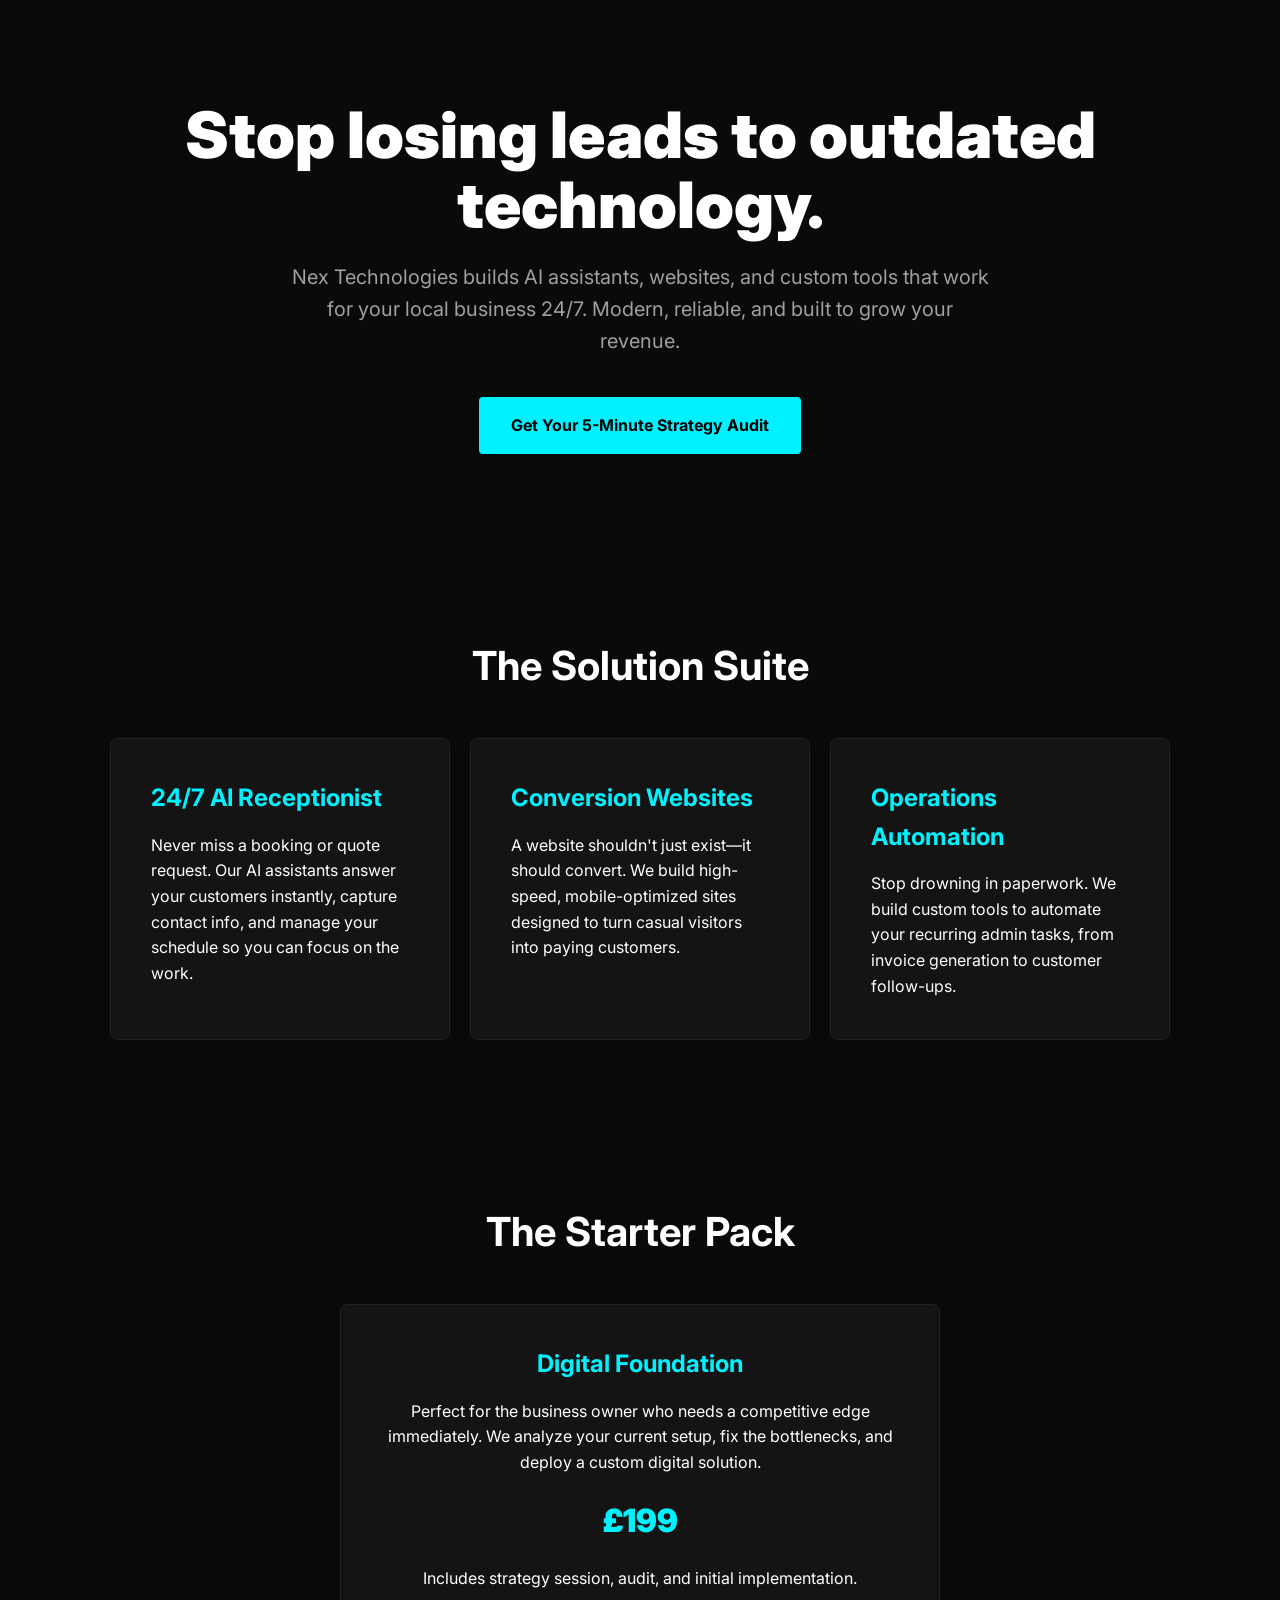
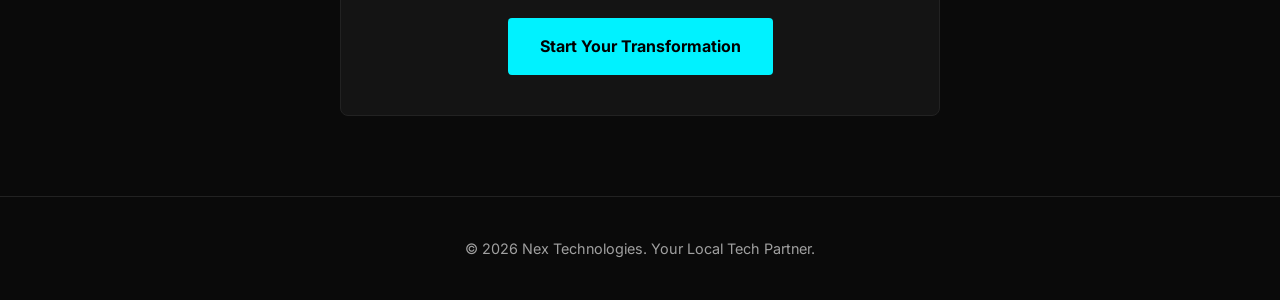
==== index.html @ 3be18106 "Refactor index.html for improved layout and styling Updated the HTML structure and styles for better" ====
<!DOCTYPE html>
<html lang="en">
<head>
    <meta charset="UTF-8">
    <meta name="viewport" content="width=device-width, initial-scale=1.0">
    <title>Nex Technologies | Digital Transformation for Local Business</title>
    <link href="https://fonts.googleapis.com/css2?family=Inter:wght@300;400;700;900&display=swap" rel="stylesheet">
    <style>
        :root {
            --bg: #0a0a0a;
            --card: #141414;
            --accent: #00f2ff;
            --text: #ffffff;
            --dim: #a0a0a0;
        }

        * { margin: 0; padding: 0; box-sizing: border-box; }
        body { font-family: 'Inter', sans-serif; background: var(--bg); color: var(--text); line-height: 1.6; }
        
        .container { max-width: 1100px; margin: 0 auto; padding: 0 20px; }
        
        /* Hero */
        .hero { padding: 100px 0; text-align: center; }
        .hero h1 { font-size: clamp(2.5rem, 8vw, 4rem); font-weight: 900; margin-bottom: 20px; line-height: 1.1; }
        .hero p { font-size: 1.25rem; color: var(--dim); max-width: 700px; margin: 0 auto 40px; }
        .btn { display: inline-block; background: var(--accent); color: #000; padding: 16px 32px; text-decoration: none; font-weight: 700; border-radius: 4px; transition: transform 0.2s; }
        .btn:hover { transform: translateY(-2px); }

        /* Grid */
        .grid { display: grid; grid-template-columns: repeat(auto-fit, minmax(300px, 1fr)); gap: 20px; margin-top: 40px; }
        .card { background: var(--card); padding: 40px; border: 1px solid #222; border-radius: 8px; }
        .card h3 { color: var(--accent); margin-bottom: 15px; font-size: 1.5rem; }

        section { padding: 80px 0; }
        h2 { font-size: 2.5rem; margin-bottom: 40px; text-align: center; }

        .price-tag { font-size: 2rem; font-weight: 900; color: var(--accent); margin: 20px 0; }
        
        footer { text-align: center; padding: 40px; color: var(--dim); font-size: 0.9rem; border-top: 1px solid #222; }
    </style>
</head>
<body>

    <section class="hero">
        <div class="container">
            <h1>Stop losing leads to outdated technology.</h1>
            <p>Nex Technologies builds AI assistants, websites, and custom tools that work for your local business 24/7. Modern, reliable, and built to grow your revenue.</p>
            <a href="mailto:jakeevansyt@gmail.com" class="btn">Get Your 5-Minute Strategy Audit</a>
        </div>
    </section>

    <section id="services">
        <div class="container">
            <h2>The Solution Suite</h2>
            <div class="grid">
                <div class="card">
                    <h3>24/7 AI Receptionist</h3>
                    <p>Never miss a booking or quote request. Our AI assistants answer your customers instantly, capture contact info, and manage your schedule so you can focus on the work.</p>
                </div>
                <div class="card">
                    <h3>Conversion Websites</h3>
                    <p>A website shouldn't just exist—it should convert. We build high-speed, mobile-optimized sites designed to turn casual visitors into paying customers.</p>
                </div>
                <div class="card">
                    <h3>Operations Automation</h3>
                    <p>Stop drowning in paperwork. We build custom tools to automate your recurring admin tasks, from invoice generation to customer follow-ups.</p>
                </div>
            </div>
        </div>
    </section>

    <section id="pricing">
        <div class="container" style="text-align: center;">
            <h2>The Starter Pack</h2>
            <div class="card" style="max-width: 600px; margin: 0 auto;">
                <h3>Digital Foundation</h3>
                <p>Perfect for the business owner who needs a competitive edge immediately. We analyze your current setup, fix the bottlenecks, and deploy a custom digital solution.</p>
                <div class="price-tag">£199</div>
                <p>Includes strategy session, audit, and initial implementation.</p>
                <br>
                <a href="mailto:jakeevansyt@gmail.com" class="btn">Start Your Transformation</a>
            </div>
        </div>
    </section>

    <footer>
        <p>&copy; 2026 Nex Technologies. Your Local Tech Partner.</p>
    </footer>

</body>
</html>
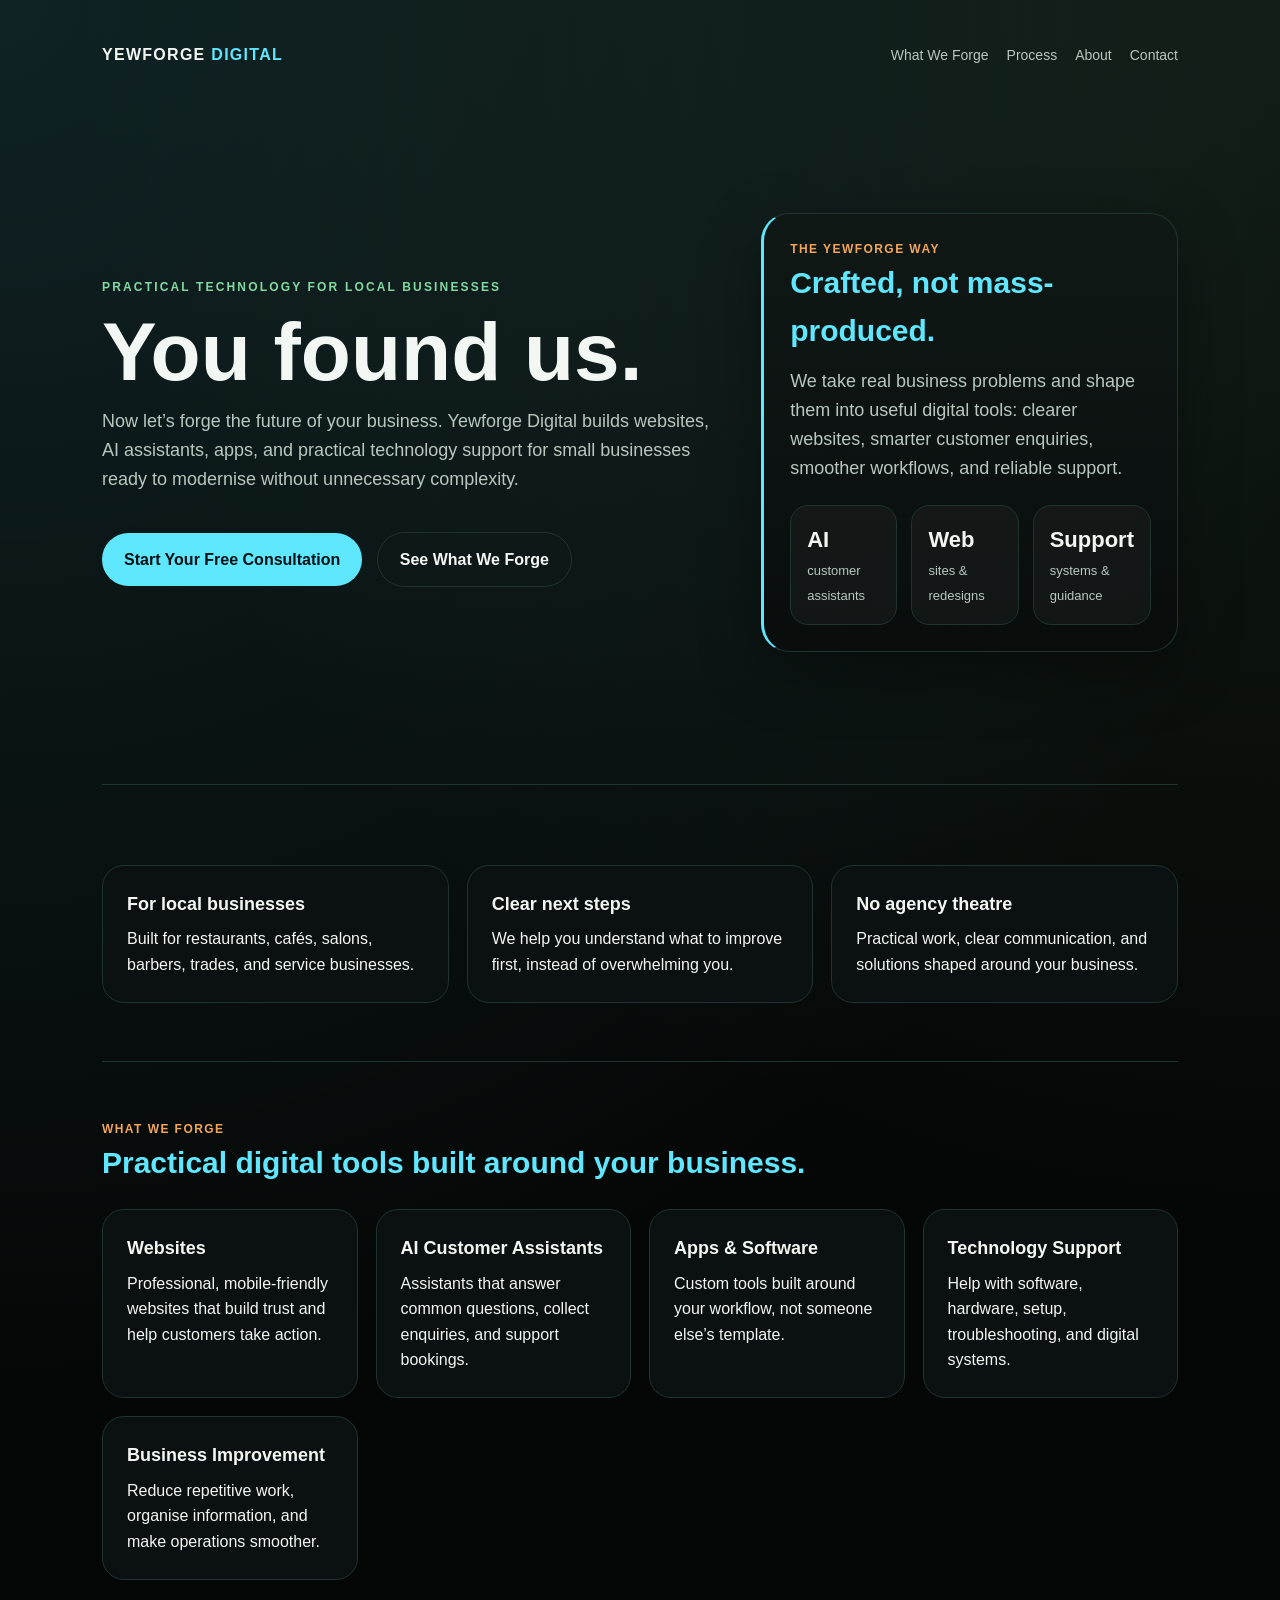
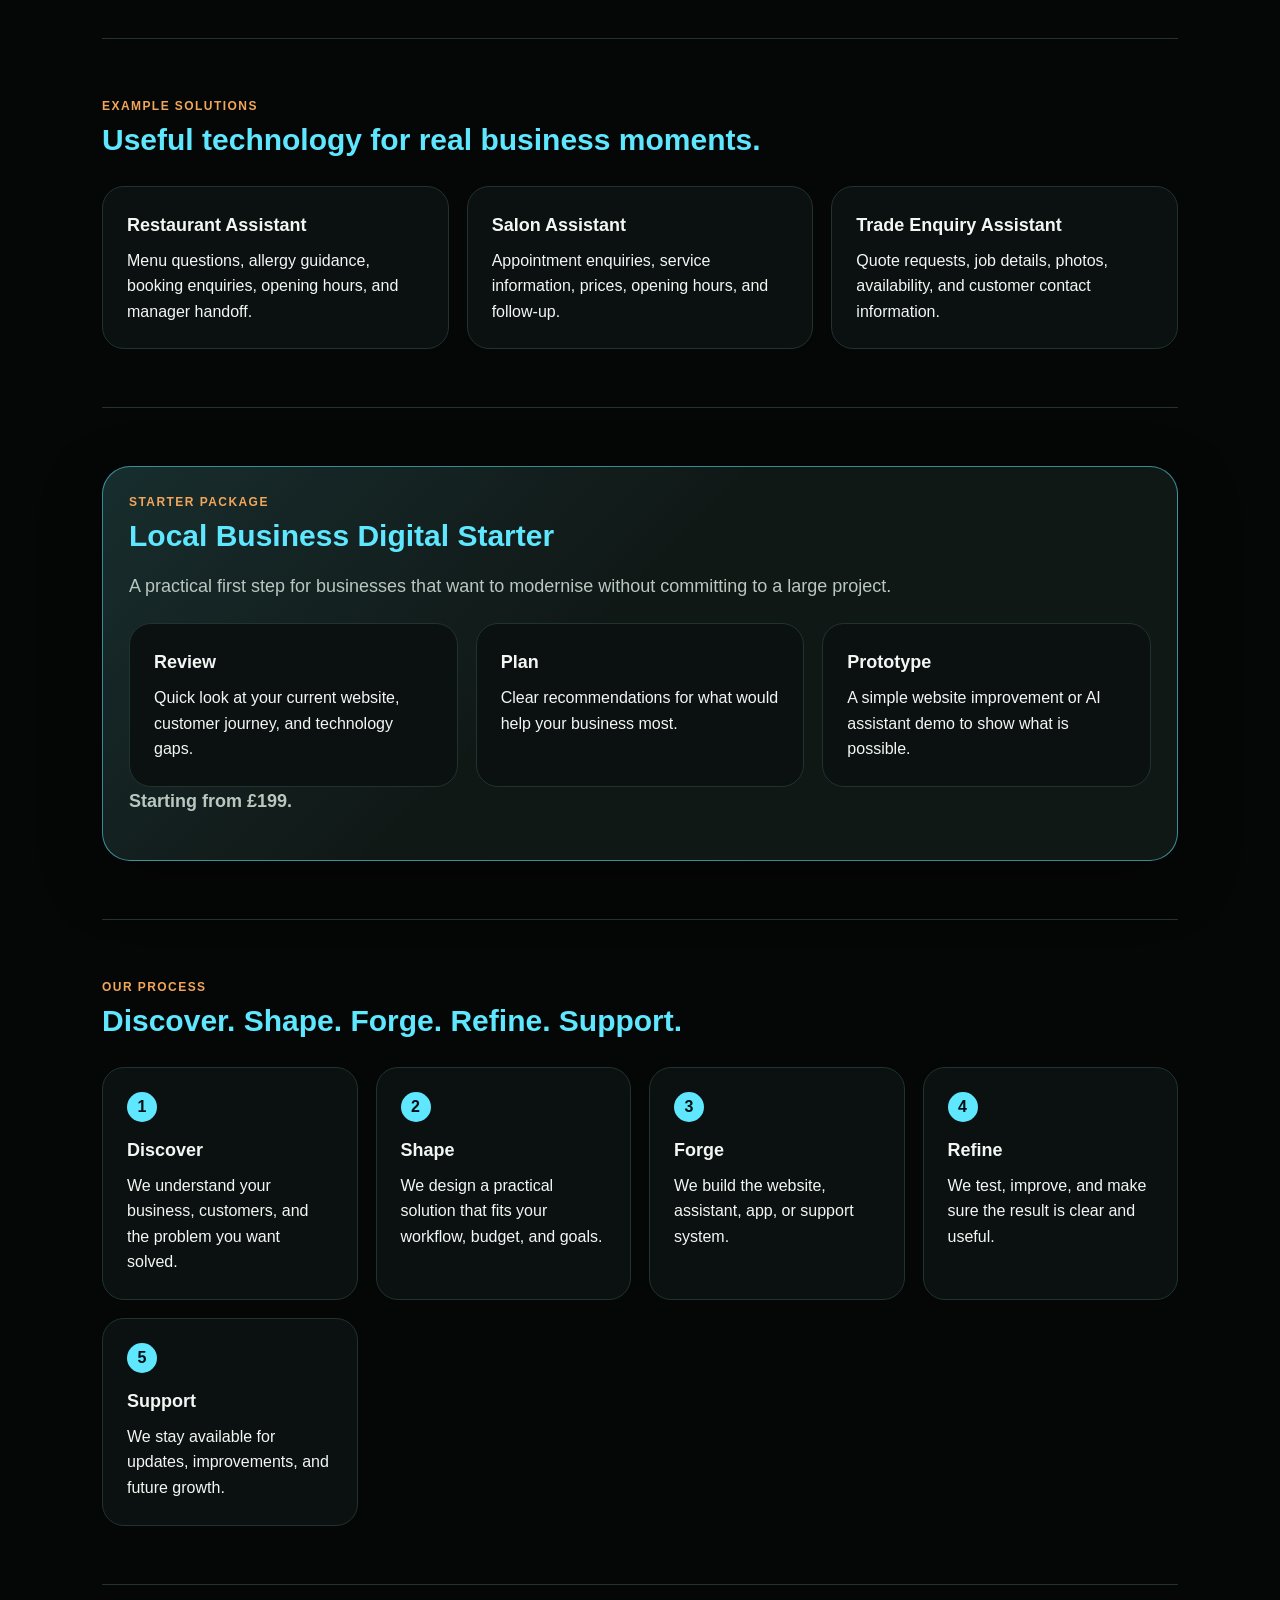
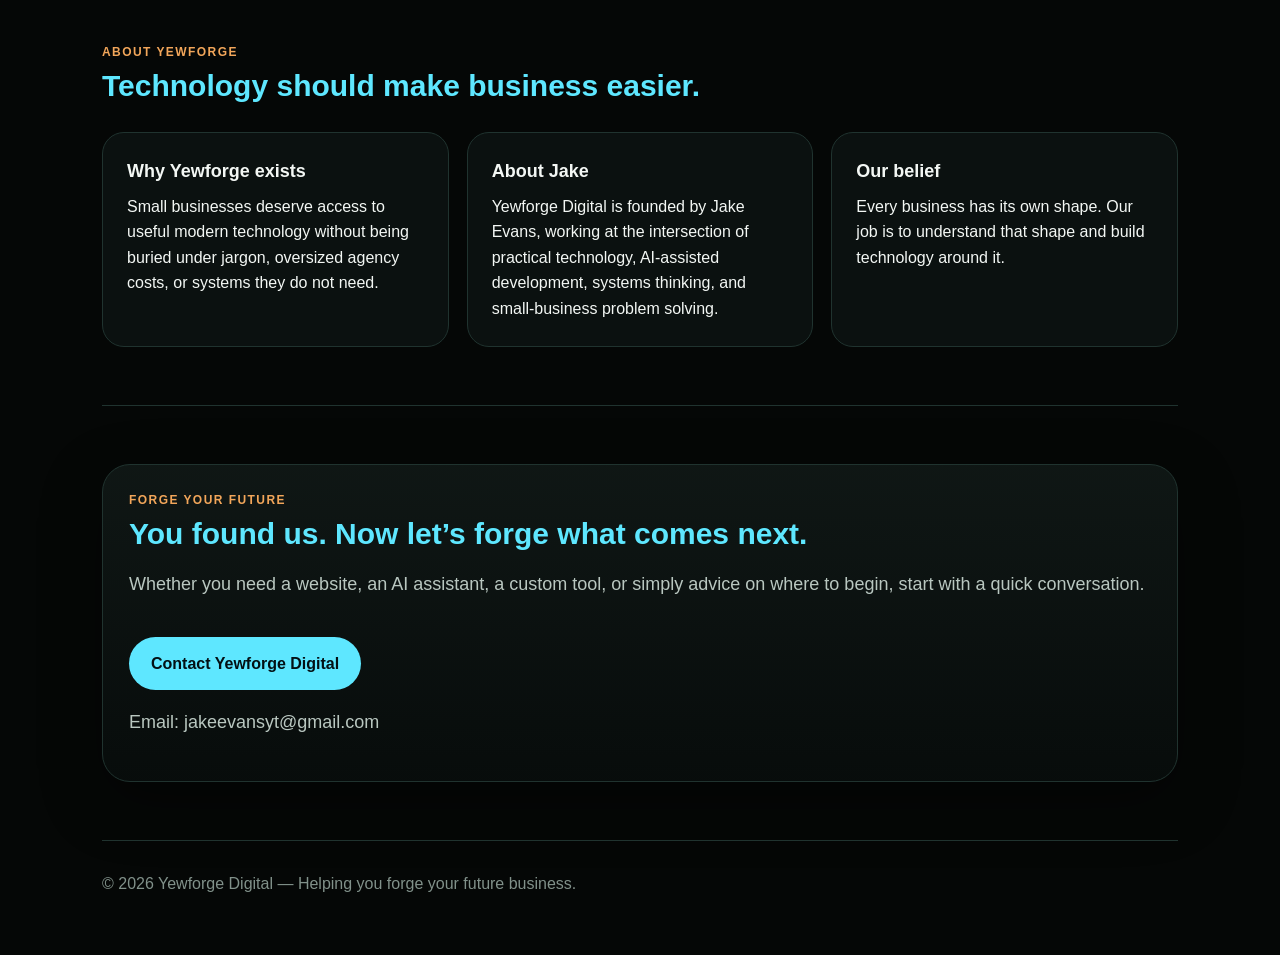
==== commit 2ce3d5ab: "Update index.html" ====
--- a/index.html
+++ b/index.html
@@ -1,91 +1,462 @@
 <!DOCTYPE html>
 <html lang="en">
 <head>
-    <meta charset="UTF-8">
-    <meta name="viewport" content="width=device-width, initial-scale=1.0">
-    <title>Nex Technologies | Digital Transformation for Local Business</title>
-    <link href="https://fonts.googleapis.com/css2?family=Inter:wght@300;400;700;900&display=swap" rel="stylesheet">
-    <style>
-        :root {
-            --bg: #0a0a0a;
-            --card: #141414;
-            --accent: #00f2ff;
-            --text: #ffffff;
-            --dim: #a0a0a0;
-        }
-
-        * { margin: 0; padding: 0; box-sizing: border-box; }
-        body { font-family: 'Inter', sans-serif; background: var(--bg); color: var(--text); line-height: 1.6; }
-        
-        .container { max-width: 1100px; margin: 0 auto; padding: 0 20px; }
-        
-        /* Hero */
-        .hero { padding: 100px 0; text-align: center; }
-        .hero h1 { font-size: clamp(2.5rem, 8vw, 4rem); font-weight: 900; margin-bottom: 20px; line-height: 1.1; }
-        .hero p { font-size: 1.25rem; color: var(--dim); max-width: 700px; margin: 0 auto 40px; }
-        .btn { display: inline-block; background: var(--accent); color: #000; padding: 16px 32px; text-decoration: none; font-weight: 700; border-radius: 4px; transition: transform 0.2s; }
-        .btn:hover { transform: translateY(-2px); }
-
-        /* Grid */
-        .grid { display: grid; grid-template-columns: repeat(auto-fit, minmax(300px, 1fr)); gap: 20px; margin-top: 40px; }
-        .card { background: var(--card); padding: 40px; border: 1px solid #222; border-radius: 8px; }
-        .card h3 { color: var(--accent); margin-bottom: 15px; font-size: 1.5rem; }
-
-        section { padding: 80px 0; }
-        h2 { font-size: 2.5rem; margin-bottom: 40px; text-align: center; }
-
-        .price-tag { font-size: 2rem; font-weight: 900; color: var(--accent); margin: 20px 0; }
-        
-        footer { text-align: center; padding: 40px; color: var(--dim); font-size: 0.9rem; border-top: 1px solid #222; }
-    </style>
+<meta charset="UTF-8" />
+<meta name="viewport" content="width=device-width, initial-scale=1.0" />
+<title>Yewforge Digital</title>
+<style>
+:root {
+  --bg: #050706;
+  --panel: #0b1110;
+  --panel-2: #101816;
+  --line: #20332f;
+  --text: #f3f7f4;
+  --muted: #b9c7c0;
+  --cyan: #5ee7ff;
+  --green: #83d9a3;
+  --ember: #f2a65a;
+}
+
+* { box-sizing: border-box; }
+
+body {
+  margin: 0;
+  background:
+    radial-gradient(circle at top left, rgba(94,231,255,0.12), transparent 32%),
+    radial-gradient(circle at top right, rgba(131,217,163,0.10), transparent 28%),
+    var(--bg);
+  color: var(--text);
+  font-family: Arial, sans-serif;
+  line-height: 1.6;
+}
+
+.wrap {
+  max-width: 1120px;
+  margin: auto;
+  padding: 28px 22px;
+}
+
+nav {
+  display: flex;
+  justify-content: space-between;
+  align-items: center;
+  gap: 16px;
+  padding: 14px 0;
+}
+
+.logo {
+  font-weight: 900;
+  letter-spacing: 0.08em;
+  text-transform: uppercase;
+}
+
+.logo span { color: var(--cyan); }
+
+.navlinks {
+  display: flex;
+  gap: 18px;
+  font-size: 14px;
+}
+
+.navlinks a {
+  color: var(--muted);
+  text-decoration: none;
+}
+
+.hero {
+  min-height: 78vh;
+  display: grid;
+  align-items: center;
+  grid-template-columns: 1.2fr 0.8fr;
+  gap: 34px;
+  padding: 54px 0;
+}
+
+.badge {
+  color: var(--green);
+  text-transform: uppercase;
+  letter-spacing: .18em;
+  font-size: 12px;
+  font-weight: 800;
+}
+
+h1 {
+  font-size: clamp(44px, 8vw, 82px);
+  line-height: .95;
+  margin: 16px 0;
+}
+
+h2 {
+  color: var(--cyan);
+  font-size: 30px;
+  margin: 0 0 12px;
+}
+
+h3 {
+  margin: 0 0 10px;
+  font-size: 20px;
+}
+
+p {
+  color: var(--muted);
+  font-size: 18px;
+  margin-top: 0;
+}
+
+.button {
+  display: inline-block;
+  margin-top: 20px;
+  padding: 14px 22px;
+  border-radius: 999px;
+  background: var(--cyan);
+  color: #031014;
+  text-decoration: none;
+  font-weight: 900;
+}
+
+.button.secondary {
+  background: transparent;
+  color: var(--text);
+  border: 1px solid var(--line);
+  margin-left: 10px;
+}
+
+.panel {
+  background: linear-gradient(180deg, rgba(16,24,22,0.94), rgba(8,13,12,0.94));
+  border: 1px solid var(--line);
+  border-radius: 28px;
+  padding: 26px;
+  box-shadow: 0 20px 60px rgba(0,0,0,0.35);
+}
+
+.hero-card {
+  border-left: 3px solid var(--cyan);
+}
+
+.statgrid {
+  display: grid;
+  grid-template-columns: repeat(3, 1fr);
+  gap: 14px;
+  margin-top: 22px;
+}
+
+.stat {
+  background: rgba(255,255,255,0.035);
+  border: 1px solid var(--line);
+  border-radius: 18px;
+  padding: 16px;
+}
+
+.stat strong {
+  display: block;
+  color: var(--text);
+  font-size: 22px;
+}
+
+.stat span {
+  color: var(--muted);
+  font-size: 13px;
+}
+
+section {
+  border-top: 1px solid var(--line);
+  padding: 58px 0;
+}
+
+.grid {
+  display: grid;
+  grid-template-columns: repeat(auto-fit,minmax(240px,1fr));
+  gap: 18px;
+  margin-top: 22px;
+}
+
+.card {
+  background: var(--panel);
+  border: 1px solid var(--line);
+  border-radius: 22px;
+  padding: 24px;
+}
+
+.card strong {
+  display: block;
+  color: var(--text);
+  font-size: 18px;
+  margin-bottom: 8px;
+}
+
+.kicker {
+  color: var(--ember);
+  font-weight: 800;
+  text-transform: uppercase;
+  letter-spacing: .12em;
+  font-size: 12px;
+}
+
+.steps {
+  counter-reset: step;
+}
+
+.step {
+  position: relative;
+}
+
+.step::before {
+  counter-increment: step;
+  content: counter(step);
+  display: inline-grid;
+  place-items: center;
+  width: 30px;
+  height: 30px;
+  border-radius: 50%;
+  background: var(--cyan);
+  color: #021013;
+  font-weight: 900;
+  margin-bottom: 14px;
+}
+
+.offer {
+  border-color: rgba(94,231,255,0.55);
+  background:
+    linear-gradient(135deg, rgba(94,231,255,0.10), transparent 45%),
+    var(--panel-2);
+}
+
+footer {
+  border-top: 1px solid var(--line);
+  padding: 30px 0;
+  color: #81918a;
+}
+
+@media (max-width: 820px) {
+  .hero {
+    grid-template-columns: 1fr;
+    min-height: auto;
+  }
+
+  .navlinks {
+    display: none;
+  }
+
+  .statgrid {
+    grid-template-columns: 1fr;
+  }
+
+  .button.secondary {
+    display: block;
+    margin-left: 0;
+  }
+}
+</style>
 </head>
+
 <body>
-
-    <section class="hero">
-        <div class="container">
-            <h1>Stop losing leads to outdated technology.</h1>
-            <p>Nex Technologies builds AI assistants, websites, and custom tools that work for your local business 24/7. Modern, reliable, and built to grow your revenue.</p>
-            <a href="mailto:jakeevansyt@gmail.com" class="btn">Get Your 5-Minute Strategy Audit</a>
-        </div>
-    </section>
-
-    <section id="services">
-        <div class="container">
-            <h2>The Solution Suite</h2>
-            <div class="grid">
-                <div class="card">
-                    <h3>24/7 AI Receptionist</h3>
-                    <p>Never miss a booking or quote request. Our AI assistants answer your customers instantly, capture contact info, and manage your schedule so you can focus on the work.</p>
-                </div>
-                <div class="card">
-                    <h3>Conversion Websites</h3>
-                    <p>A website shouldn't just exist—it should convert. We build high-speed, mobile-optimized sites designed to turn casual visitors into paying customers.</p>
-                </div>
-                <div class="card">
-                    <h3>Operations Automation</h3>
-                    <p>Stop drowning in paperwork. We build custom tools to automate your recurring admin tasks, from invoice generation to customer follow-ups.</p>
-                </div>
-            </div>
-        </div>
-    </section>
-
-    <section id="pricing">
-        <div class="container" style="text-align: center;">
-            <h2>The Starter Pack</h2>
-            <div class="card" style="max-width: 600px; margin: 0 auto;">
-                <h3>Digital Foundation</h3>
-                <p>Perfect for the business owner who needs a competitive edge immediately. We analyze your current setup, fix the bottlenecks, and deploy a custom digital solution.</p>
-                <div class="price-tag">£199</div>
-                <p>Includes strategy session, audit, and initial implementation.</p>
-                <br>
-                <a href="mailto:jakeevansyt@gmail.com" class="btn">Start Your Transformation</a>
-            </div>
-        </div>
-    </section>
-
-    <footer>
-        <p>&copy; 2026 Nex Technologies. Your Local Tech Partner.</p>
-    </footer>
-
+<div class="wrap">
+
+<nav>
+  <div class="logo">Yewforge <span>Digital</span></div>
+  <div class="navlinks">
+    <a href="#forge">What We Forge</a>
+    <a href="#process">Process</a>
+    <a href="#about">About</a>
+    <a href="#contact">Contact</a>
+  </div>
+</nav>
+
+<header class="hero">
+  <div>
+    <div class="badge">Practical technology for local businesses</div>
+    <h1>You found us.</h1>
+    <p>
+      Now let’s forge the future of your business.
+      Yewforge Digital builds websites, AI assistants, apps, and practical technology support
+      for small businesses ready to modernise without unnecessary complexity.
+    </p>
+    <a class="button" href="mailto:jakeevansyt@gmail.com">Start Your Free Consultation</a>
+    <a class="button secondary" href="#forge">See What We Forge</a>
+  </div>
+
+  <div class="panel hero-card">
+    <div class="kicker">The Yewforge Way</div>
+    <h2>Crafted, not mass-produced.</h2>
+    <p>
+      We take real business problems and shape them into useful digital tools:
+      clearer websites, smarter customer enquiries, smoother workflows, and reliable support.
+    </p>
+
+    <div class="statgrid">
+      <div class="stat">
+        <strong>AI</strong>
+        <span>customer assistants</span>
+      </div>
+      <div class="stat">
+        <strong>Web</strong>
+        <span>sites & redesigns</span>
+      </div>
+      <div class="stat">
+        <strong>Support</strong>
+        <span>systems & guidance</span>
+      </div>
+    </div>
+  </div>
+</header>
+
+<section>
+  <div class="grid">
+    <div class="card">
+      <strong>For local businesses</strong>
+      Built for restaurants, cafés, salons, barbers, trades, and service businesses.
+    </div>
+    <div class="card">
+      <strong>Clear next steps</strong>
+      We help you understand what to improve first, instead of overwhelming you.
+    </div>
+    <div class="card">
+      <strong>No agency theatre</strong>
+      Practical work, clear communication, and solutions shaped around your business.
+    </div>
+  </div>
+</section>
+
+<section id="forge">
+  <div class="kicker">What We Forge</div>
+  <h2>Practical digital tools built around your business.</h2>
+
+  <div class="grid">
+    <div class="card">
+      <strong>Websites</strong>
+      Professional, mobile-friendly websites that build trust and help customers take action.
+    </div>
+    <div class="card">
+      <strong>AI Customer Assistants</strong>
+      Assistants that answer common questions, collect enquiries, and support bookings.
+    </div>
+    <div class="card">
+      <strong>Apps & Software</strong>
+      Custom tools built around your workflow, not someone else’s template.
+    </div>
+    <div class="card">
+      <strong>Technology Support</strong>
+      Help with software, hardware, setup, troubleshooting, and digital systems.
+    </div>
+    <div class="card">
+      <strong>Business Improvement</strong>
+      Reduce repetitive work, organise information, and make operations smoother.
+    </div>
+  </div>
+</section>
+
+<section>
+  <div class="kicker">Example Solutions</div>
+  <h2>Useful technology for real business moments.</h2>
+
+  <div class="grid">
+    <div class="card">
+      <strong>Restaurant Assistant</strong>
+      Menu questions, allergy guidance, booking enquiries, opening hours, and manager handoff.
+    </div>
+    <div class="card">
+      <strong>Salon Assistant</strong>
+      Appointment enquiries, service information, prices, opening hours, and follow-up.
+    </div>
+    <div class="card">
+      <strong>Trade Enquiry Assistant</strong>
+      Quote requests, job details, photos, availability, and customer contact information.
+    </div>
+  </div>
+</section>
+
+<section>
+  <div class="panel offer">
+    <div class="kicker">Starter Package</div>
+    <h2>Local Business Digital Starter</h2>
+    <p>
+      A practical first step for businesses that want to modernise without committing to a large project.
+    </p>
+    <div class="grid">
+      <div class="card">
+        <strong>Review</strong>
+        Quick look at your current website, customer journey, and technology gaps.
+      </div>
+      <div class="card">
+        <strong>Plan</strong>
+        Clear recommendations for what would help your business most.
+      </div>
+      <div class="card">
+        <strong>Prototype</strong>
+        A simple website improvement or AI assistant demo to show what is possible.
+      </div>
+    </div>
+    <p><strong>Starting from £199.</strong></p>
+  </div>
+</section>
+
+<section id="process">
+  <div class="kicker">Our Process</div>
+  <h2>Discover. Shape. Forge. Refine. Support.</h2>
+
+  <div class="grid steps">
+    <div class="card step">
+      <strong>Discover</strong>
+      We understand your business, customers, and the problem you want solved.
+    </div>
+    <div class="card step">
+      <strong>Shape</strong>
+      We design a practical solution that fits your workflow, budget, and goals.
+    </div>
+    <div class="card step">
+      <strong>Forge</strong>
+      We build the website, assistant, app, or support system.
+    </div>
+    <div class="card step">
+      <strong>Refine</strong>
+      We test, improve, and make sure the result is clear and useful.
+    </div>
+    <div class="card step">
+      <strong>Support</strong>
+      We stay available for updates, improvements, and future growth.
+    </div>
+  </div>
+</section>
+
+<section id="about">
+  <div class="kicker">About Yewforge</div>
+  <h2>Technology should make business easier.</h2>
+
+  <div class="grid">
+    <div class="card">
+      <strong>Why Yewforge exists</strong>
+      Small businesses deserve access to useful modern technology without being buried under jargon,
+      oversized agency costs, or systems they do not need.
+    </div>
+    <div class="card">
+      <strong>About Jake</strong>
+      Yewforge Digital is founded by Jake Evans, working at the intersection of practical technology,
+      AI-assisted development, systems thinking, and small-business problem solving.
+    </div>
+    <div class="card">
+      <strong>Our belief</strong>
+      Every business has its own shape. Our job is to understand that shape and build technology around it.
+    </div>
+  </div>
+</section>
+
+<section id="contact">
+  <div class="panel">
+    <div class="kicker">Forge Your Future</div>
+    <h2>You found us. Now let’s forge what comes next.</h2>
+    <p>
+      Whether you need a website, an AI assistant, a custom tool, or simply advice on where to begin,
+      start with a quick conversation.
+    </p>
+    <a class="button" href="mailto:jakeevansyt@gmail.com">Contact Yewforge Digital</a>
+    <p style="margin-top:18px;">Email: jakeevansyt@gmail.com</p>
+  </div>
+</section>
+
+<footer>
+  © 2026 Yewforge Digital — Helping you forge your future business.
+</footer>
+
+</div>
 </body>
 </html>
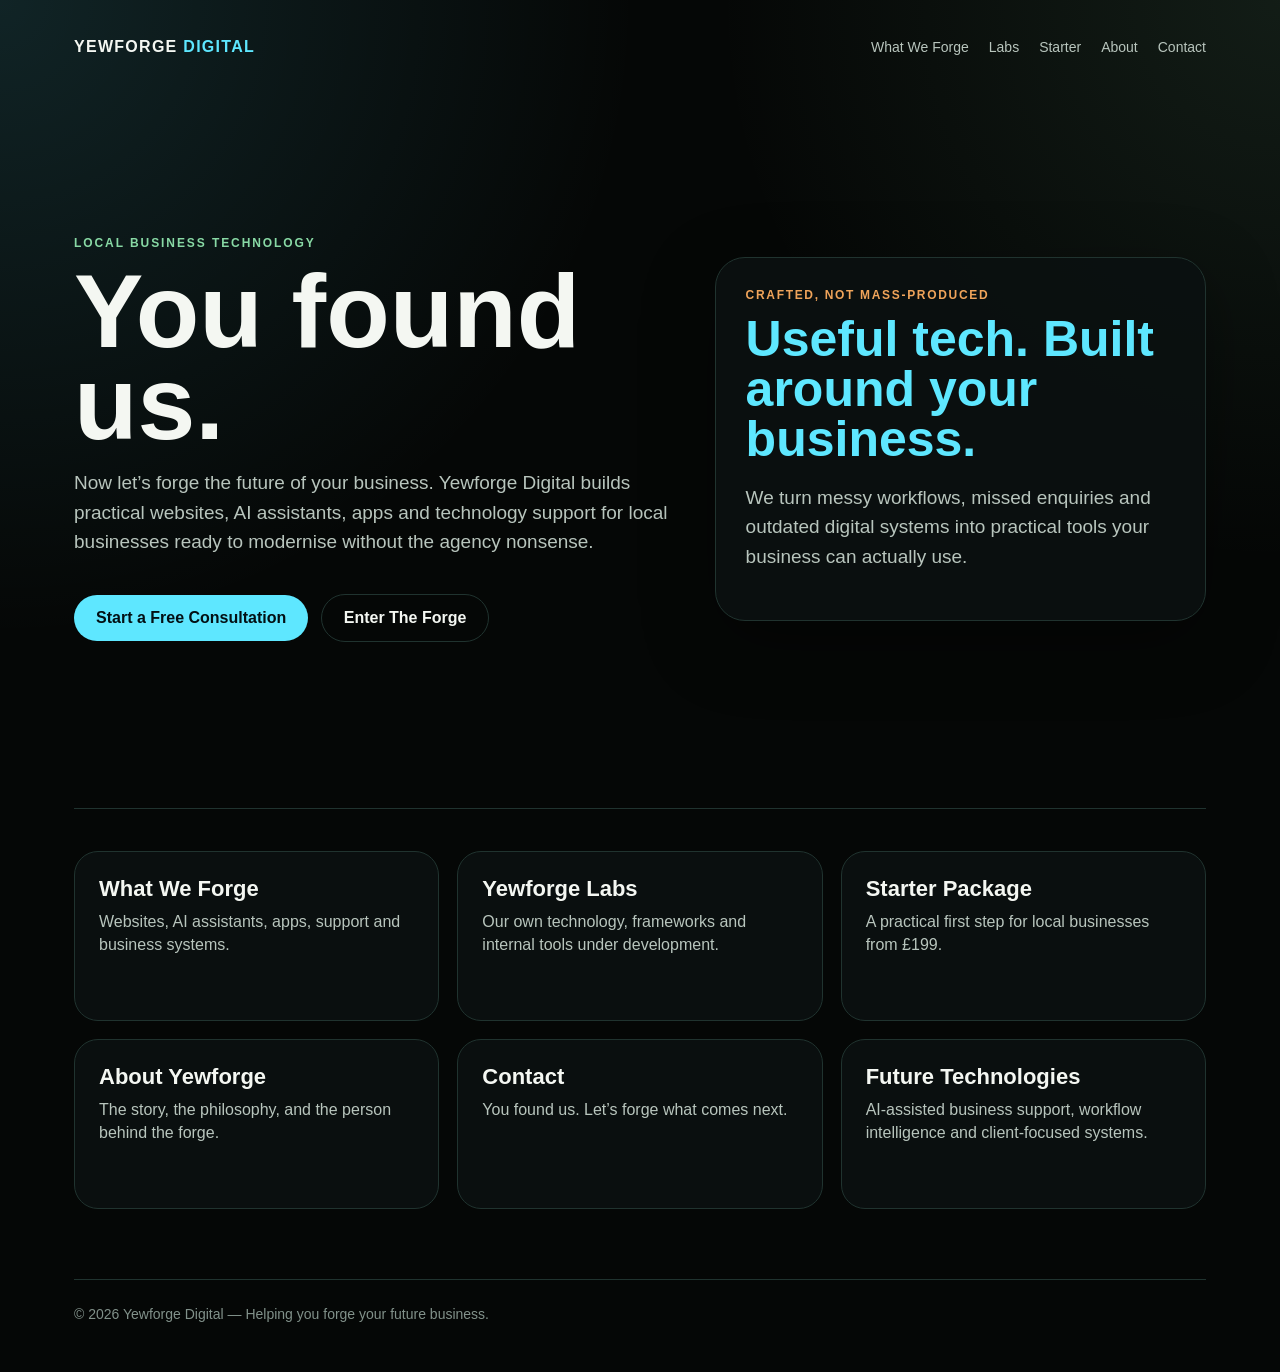
==== commit e0081224: "Refactor styles and layout in index.html Updated various styles and layout properties in index.html " ====
--- a/index.html
+++ b/index.html
@@ -4,17 +4,17 @@
 <meta charset="UTF-8" />
 <meta name="viewport" content="width=device-width, initial-scale=1.0" />
 <title>Yewforge Digital</title>
+
 <style>
 :root {
   --bg: #050706;
   --panel: #0b1110;
-  --panel-2: #101816;
   --line: #20332f;
-  --text: #f3f7f4;
-  --muted: #b9c7c0;
+  --text: #f4f7f2;
+  --muted: #b8c5bd;
   --cyan: #5ee7ff;
-  --green: #83d9a3;
-  --ember: #f2a65a;
+  --green: #88d9a5;
+  --ember: #f0a45a;
 }
 
 * { box-sizing: border-box; }
@@ -22,31 +22,29 @@
 body {
   margin: 0;
   background:
-    radial-gradient(circle at top left, rgba(94,231,255,0.12), transparent 32%),
-    radial-gradient(circle at top right, rgba(131,217,163,0.10), transparent 28%),
+    radial-gradient(circle at top left, rgba(94,231,255,.13), transparent 34%),
+    radial-gradient(circle at top right, rgba(136,217,165,.10), transparent 30%),
     var(--bg);
   color: var(--text);
   font-family: Arial, sans-serif;
-  line-height: 1.6;
 }
 
 .wrap {
-  max-width: 1120px;
+  max-width: 1180px;
   margin: auto;
-  padding: 28px 22px;
+  padding: 24px;
 }
 
 nav {
   display: flex;
   justify-content: space-between;
   align-items: center;
-  gap: 16px;
   padding: 14px 0;
 }
 
 .logo {
   font-weight: 900;
-  letter-spacing: 0.08em;
+  letter-spacing: .08em;
   text-transform: uppercase;
 }
 
@@ -54,7 +52,7 @@
 
 .navlinks {
   display: flex;
-  gap: 18px;
+  gap: 20px;
   font-size: 14px;
 }
 
@@ -64,48 +62,44 @@
 }
 
 .hero {
-  min-height: 78vh;
+  min-height: 82vh;
   display: grid;
+  grid-template-columns: 1.1fr .9fr;
+  gap: 40px;
   align-items: center;
-  grid-template-columns: 1.2fr 0.8fr;
-  gap: 34px;
-  padding: 54px 0;
 }
 
 .badge {
   color: var(--green);
   text-transform: uppercase;
-  letter-spacing: .18em;
+  letter-spacing: .16em;
   font-size: 12px;
-  font-weight: 800;
+  font-weight: 900;
 }
 
 h1 {
-  font-size: clamp(44px, 8vw, 82px);
-  line-height: .95;
+  font-size: clamp(54px, 9vw, 104px);
+  line-height: .88;
   margin: 16px 0;
 }
 
 h2 {
+  font-size: clamp(30px, 5vw, 50px);
+  line-height: 1;
+  margin: 0 0 18px;
   color: var(--cyan);
-  font-size: 30px;
-  margin: 0 0 12px;
-}
-
-h3 {
-  margin: 0 0 10px;
-  font-size: 20px;
 }
 
 p {
   color: var(--muted);
-  font-size: 18px;
-  margin-top: 0;
+  font-size: 19px;
+  line-height: 1.55;
+  max-width: 700px;
 }
 
 .button {
   display: inline-block;
-  margin-top: 20px;
+  margin-top: 18px;
   padding: 14px 22px;
   border-radius: 999px;
   background: var(--cyan);
@@ -118,131 +112,88 @@
   background: transparent;
   color: var(--text);
   border: 1px solid var(--line);
-  margin-left: 10px;
+  margin-left: 8px;
 }
 
 .panel {
-  background: linear-gradient(180deg, rgba(16,24,22,0.94), rgba(8,13,12,0.94));
+  background: rgba(11,17,16,.88);
   border: 1px solid var(--line);
-  border-radius: 28px;
-  padding: 26px;
-  box-shadow: 0 20px 60px rgba(0,0,0,0.35);
-}
-
-.hero-card {
-  border-left: 3px solid var(--cyan);
-}
-
-.statgrid {
+  border-radius: 30px;
+  padding: 30px;
+  box-shadow: 0 22px 70px rgba(0,0,0,.35);
+}
+
+.kicker {
+  color: var(--ember);
+  font-weight: 900;
+  text-transform: uppercase;
+  letter-spacing: .14em;
+  font-size: 12px;
+  margin-bottom: 12px;
+}
+
+.rooms {
   display: grid;
   grid-template-columns: repeat(3, 1fr);
-  gap: 14px;
-  margin-top: 22px;
-}
-
-.stat {
-  background: rgba(255,255,255,0.035);
+  gap: 18px;
+  padding: 42px 0 70px;
+  border-top: 1px solid var(--line);
+}
+
+.room {
+  min-height: 170px;
+  padding: 24px;
+  background: rgba(11,17,16,.88);
   border: 1px solid var(--line);
-  border-radius: 18px;
-  padding: 16px;
-}
-
-.stat strong {
+  border-radius: 24px;
+  text-decoration: none;
+  color: var(--text);
+  transition: transform .2s ease, border-color .2s ease;
+}
+
+.room:hover {
+  transform: translateY(-4px);
+  border-color: var(--cyan);
+}
+
+.room strong {
   display: block;
-  color: var(--text);
   font-size: 22px;
-}
-
-.stat span {
+  margin-bottom: 8px;
+}
+
+.room span {
+  display: block;
   color: var(--muted);
-  font-size: 13px;
-}
-
-section {
-  border-top: 1px solid var(--line);
-  padding: 58px 0;
-}
-
-.grid {
-  display: grid;
-  grid-template-columns: repeat(auto-fit,minmax(240px,1fr));
-  gap: 18px;
-  margin-top: 22px;
-}
-
-.card {
-  background: var(--panel);
-  border: 1px solid var(--line);
-  border-radius: 22px;
-  padding: 24px;
-}
-
-.card strong {
-  display: block;
-  color: var(--text);
-  font-size: 18px;
-  margin-bottom: 8px;
-}
-
-.kicker {
-  color: var(--ember);
-  font-weight: 800;
-  text-transform: uppercase;
-  letter-spacing: .12em;
-  font-size: 12px;
-}
-
-.steps {
-  counter-reset: step;
-}
-
-.step {
-  position: relative;
-}
-
-.step::before {
-  counter-increment: step;
-  content: counter(step);
-  display: inline-grid;
-  place-items: center;
-  width: 30px;
-  height: 30px;
-  border-radius: 50%;
-  background: var(--cyan);
-  color: #021013;
-  font-weight: 900;
-  margin-bottom: 14px;
-}
-
-.offer {
-  border-color: rgba(94,231,255,0.55);
-  background:
-    linear-gradient(135deg, rgba(94,231,255,0.10), transparent 45%),
-    var(--panel-2);
+  line-height: 1.45;
 }
 
 footer {
   border-top: 1px solid var(--line);
-  padding: 30px 0;
+  padding: 26px 0;
   color: #81918a;
-}
-
-@media (max-width: 820px) {
+  font-size: 14px;
+}
+
+@media (max-width: 900px) {
   .hero {
     grid-template-columns: 1fr;
     min-height: auto;
+    padding: 50px 0;
   }
 
   .navlinks {
     display: none;
   }
 
-  .statgrid {
+  .rooms {
     grid-template-columns: 1fr;
   }
 
+  .button,
   .button.secondary {
     display: block;
+    text-align: center;
     margin-left: 0;
   }
 }
@@ -253,204 +204,69 @@
 <div class="wrap">
 
 <nav>
-  <div class="logo">Yewforge <span>Digital</span></div>
+  <a class="logo" href="index.html" style="color:inherit;text-decoration:none;">Yewforge <span>Digital</span></a>
   <div class="navlinks">
-    <a href="#forge">What We Forge</a>
-    <a href="#process">Process</a>
-    <a href="#about">About</a>
-    <a href="#contact">Contact</a>
+    <a href="forge.html">What We Forge</a>
+    <a href="labs.html">Labs</a>
+    <a href="starter.html">Starter</a>
+    <a href="about.html">About</a>
+    <a href="contact.html">Contact</a>
   </div>
 </nav>
 
 <header class="hero">
   <div>
-    <div class="badge">Practical technology for local businesses</div>
+    <div class="badge">Local business technology</div>
     <h1>You found us.</h1>
     <p>
-      Now let’s forge the future of your business.
-      Yewforge Digital builds websites, AI assistants, apps, and practical technology support
-      for small businesses ready to modernise without unnecessary complexity.
+      Now let’s forge the future of your business. Yewforge Digital builds practical
+      websites, AI assistants, apps and technology support for local businesses ready
+      to modernise without the agency nonsense.
     </p>
-    <a class="button" href="mailto:jakeevansyt@gmail.com">Start Your Free Consultation</a>
-    <a class="button secondary" href="#forge">See What We Forge</a>
+    <a class="button" href="contact.html">Start a Free Consultation</a>
+    <a class="button secondary" href="forge.html">Enter The Forge</a>
   </div>
 
-  <div class="panel hero-card">
-    <div class="kicker">The Yewforge Way</div>
-    <h2>Crafted, not mass-produced.</h2>
+  <aside class="panel">
+    <div class="kicker">Crafted, not mass-produced</div>
+    <h2>Useful tech. Built around your business.</h2>
     <p>
-      We take real business problems and shape them into useful digital tools:
-      clearer websites, smarter customer enquiries, smoother workflows, and reliable support.
+      We turn messy workflows, missed enquiries and outdated digital systems into
+      practical tools your business can actually use.
     </p>
-
-    <div class="statgrid">
-      <div class="stat">
-        <strong>AI</strong>
-        <span>customer assistants</span>
-      </div>
-      <div class="stat">
-        <strong>Web</strong>
-        <span>sites & redesigns</span>
-      </div>
-      <div class="stat">
-        <strong>Support</strong>
-        <span>systems & guidance</span>
-      </div>
-    </div>
-  </div>
+  </aside>
 </header>
 
-<section>
-  <div class="grid">
-    <div class="card">
-      <strong>For local businesses</strong>
-      Built for restaurants, cafés, salons, barbers, trades, and service businesses.
-    </div>
-    <div class="card">
-      <strong>Clear next steps</strong>
-      We help you understand what to improve first, instead of overwhelming you.
-    </div>
-    <div class="card">
-      <strong>No agency theatre</strong>
-      Practical work, clear communication, and solutions shaped around your business.
-    </div>
-  </div>
-</section>
-
-<section id="forge">
-  <div class="kicker">What We Forge</div>
-  <h2>Practical digital tools built around your business.</h2>
-
-  <div class="grid">
-    <div class="card">
-      <strong>Websites</strong>
-      Professional, mobile-friendly websites that build trust and help customers take action.
-    </div>
-    <div class="card">
-      <strong>AI Customer Assistants</strong>
-      Assistants that answer common questions, collect enquiries, and support bookings.
-    </div>
-    <div class="card">
-      <strong>Apps & Software</strong>
-      Custom tools built around your workflow, not someone else’s template.
-    </div>
-    <div class="card">
-      <strong>Technology Support</strong>
-      Help with software, hardware, setup, troubleshooting, and digital systems.
-    </div>
-    <div class="card">
-      <strong>Business Improvement</strong>
-      Reduce repetitive work, organise information, and make operations smoother.
-    </div>
-  </div>
-</section>
-
-<section>
-  <div class="kicker">Example Solutions</div>
-  <h2>Useful technology for real business moments.</h2>
-
-  <div class="grid">
-    <div class="card">
-      <strong>Restaurant Assistant</strong>
-      Menu questions, allergy guidance, booking enquiries, opening hours, and manager handoff.
-    </div>
-    <div class="card">
-      <strong>Salon Assistant</strong>
-      Appointment enquiries, service information, prices, opening hours, and follow-up.
-    </div>
-    <div class="card">
-      <strong>Trade Enquiry Assistant</strong>
-      Quote requests, job details, photos, availability, and customer contact information.
-    </div>
-  </div>
-</section>
-
-<section>
-  <div class="panel offer">
-    <div class="kicker">Starter Package</div>
-    <h2>Local Business Digital Starter</h2>
-    <p>
-      A practical first step for businesses that want to modernise without committing to a large project.
-    </p>
-    <div class="grid">
-      <div class="card">
-        <strong>Review</strong>
-        Quick look at your current website, customer journey, and technology gaps.
-      </div>
-      <div class="card">
-        <strong>Plan</strong>
-        Clear recommendations for what would help your business most.
-      </div>
-      <div class="card">
-        <strong>Prototype</strong>
-        A simple website improvement or AI assistant demo to show what is possible.
-      </div>
-    </div>
-    <p><strong>Starting from £199.</strong></p>
-  </div>
-</section>
-
-<section id="process">
-  <div class="kicker">Our Process</div>
-  <h2>Discover. Shape. Forge. Refine. Support.</h2>
-
-  <div class="grid steps">
-    <div class="card step">
-      <strong>Discover</strong>
-      We understand your business, customers, and the problem you want solved.
-    </div>
-    <div class="card step">
-      <strong>Shape</strong>
-      We design a practical solution that fits your workflow, budget, and goals.
-    </div>
-    <div class="card step">
-      <strong>Forge</strong>
-      We build the website, assistant, app, or support system.
-    </div>
-    <div class="card step">
-      <strong>Refine</strong>
-      We test, improve, and make sure the result is clear and useful.
-    </div>
-    <div class="card step">
-      <strong>Support</strong>
-      We stay available for updates, improvements, and future growth.
-    </div>
-  </div>
-</section>
-
-<section id="about">
-  <div class="kicker">About Yewforge</div>
-  <h2>Technology should make business easier.</h2>
-
-  <div class="grid">
-    <div class="card">
-      <strong>Why Yewforge exists</strong>
-      Small businesses deserve access to useful modern technology without being buried under jargon,
-      oversized agency costs, or systems they do not need.
-    </div>
-    <div class="card">
-      <strong>About Jake</strong>
-      Yewforge Digital is founded by Jake Evans, working at the intersection of practical technology,
-      AI-assisted development, systems thinking, and small-business problem solving.
-    </div>
-    <div class="card">
-      <strong>Our belief</strong>
-      Every business has its own shape. Our job is to understand that shape and build technology around it.
-    </div>
-  </div>
-</section>
-
-<section id="contact">
-  <div class="panel">
-    <div class="kicker">Forge Your Future</div>
-    <h2>You found us. Now let’s forge what comes next.</h2>
-    <p>
-      Whether you need a website, an AI assistant, a custom tool, or simply advice on where to begin,
-      start with a quick conversation.
-    </p>
-    <a class="button" href="mailto:jakeevansyt@gmail.com">Contact Yewforge Digital</a>
-    <p style="margin-top:18px;">Email: jakeevansyt@gmail.com</p>
-  </div>
+<section class="rooms">
+  <a class="room" href="forge.html">
+    <strong>What We Forge</strong>
+    <span>Websites, AI assistants, apps, support and business systems.</span>
+  </a>
+
+  <a class="room" href="labs.html">
+    <strong>Yewforge Labs</strong>
+    <span>Our own technology, frameworks and internal tools under development.</span>
+  </a>
+
+  <a class="room" href="starter.html">
+    <strong>Starter Package</strong>
+    <span>A practical first step for local businesses from £199.</span>
+  </a>
+
+  <a class="room" href="about.html">
+    <strong>About Yewforge</strong>
+    <span>The story, the philosophy, and the person behind the forge.</span>
+  </a>
+
+  <a class="room" href="contact.html">
+    <strong>Contact</strong>
+    <span>You found us. Let’s forge what comes next.</span>
+  </a>
+
+  <a class="room" href="labs.html">
+    <strong>Future Technologies</strong>
+    <span>AI-assisted business support, workflow intelligence and client-focused systems.</span>
+  </a>
 </section>
 
 <footer>
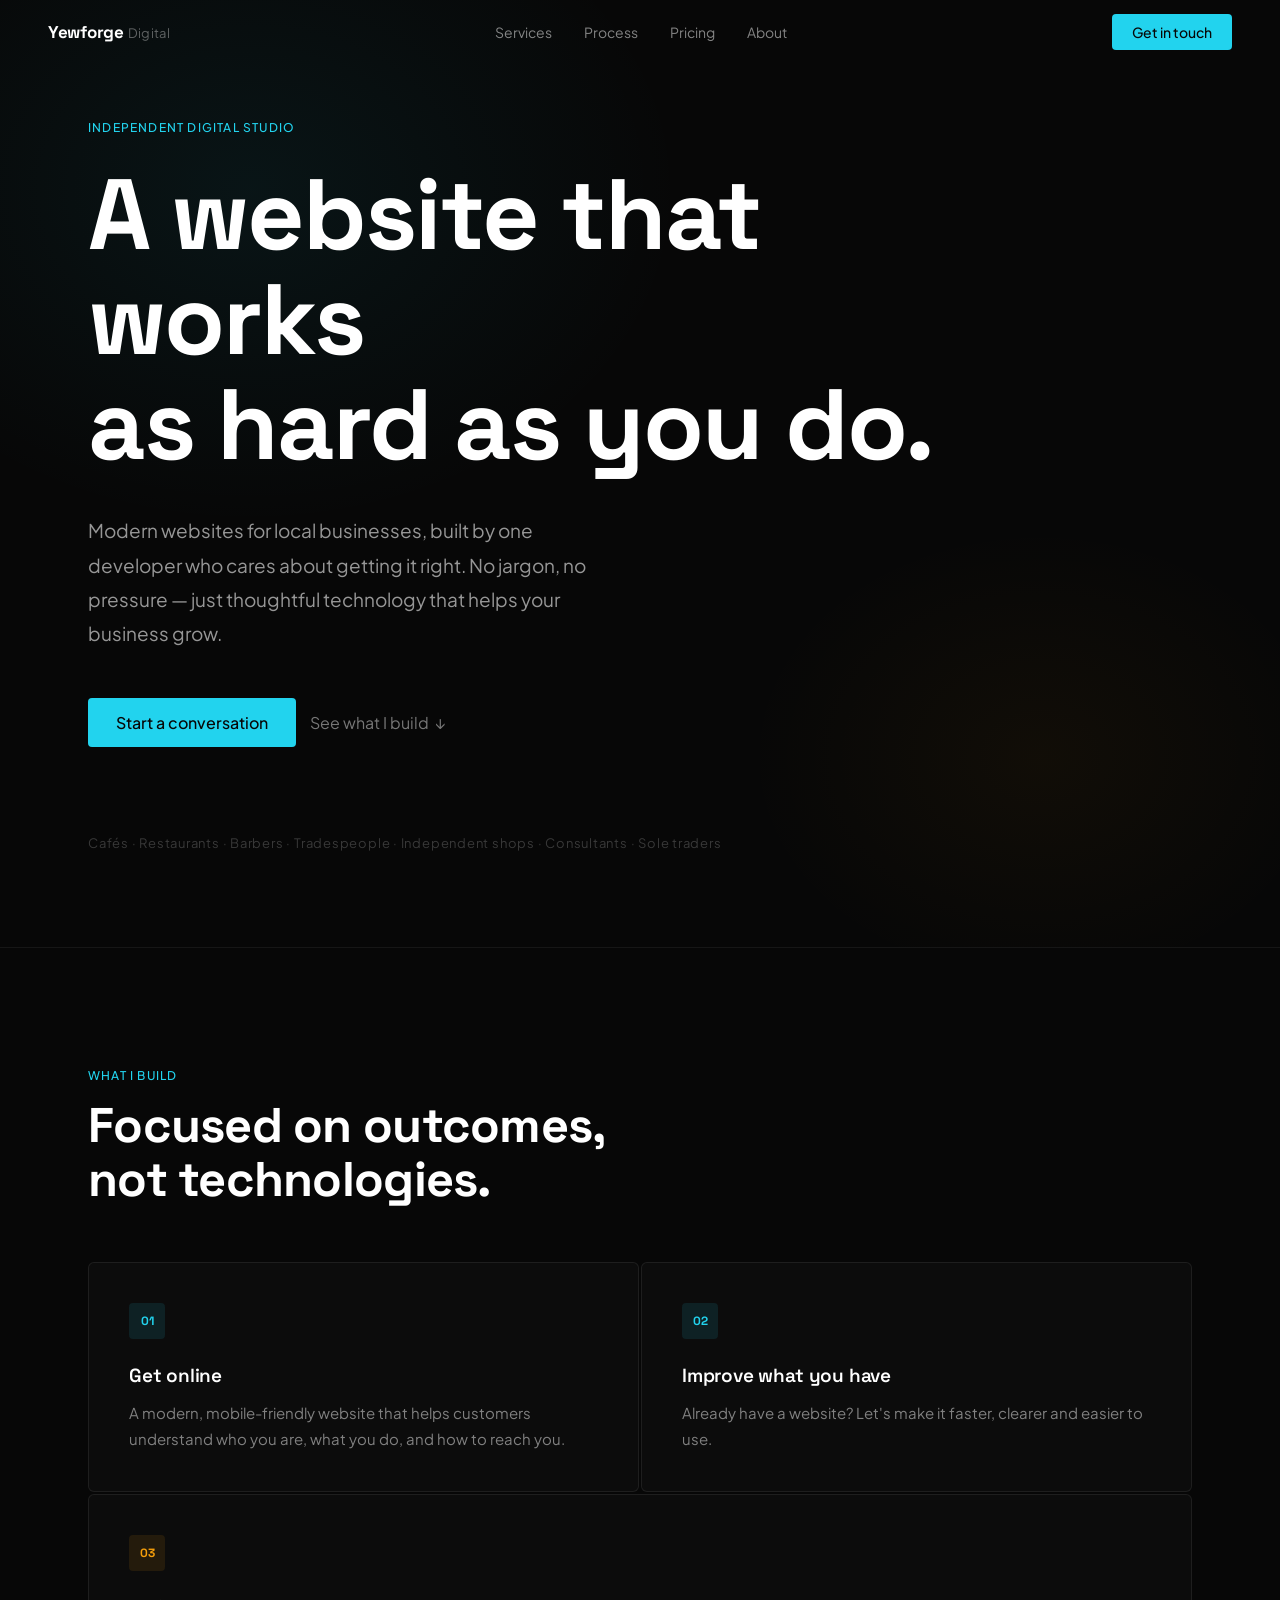
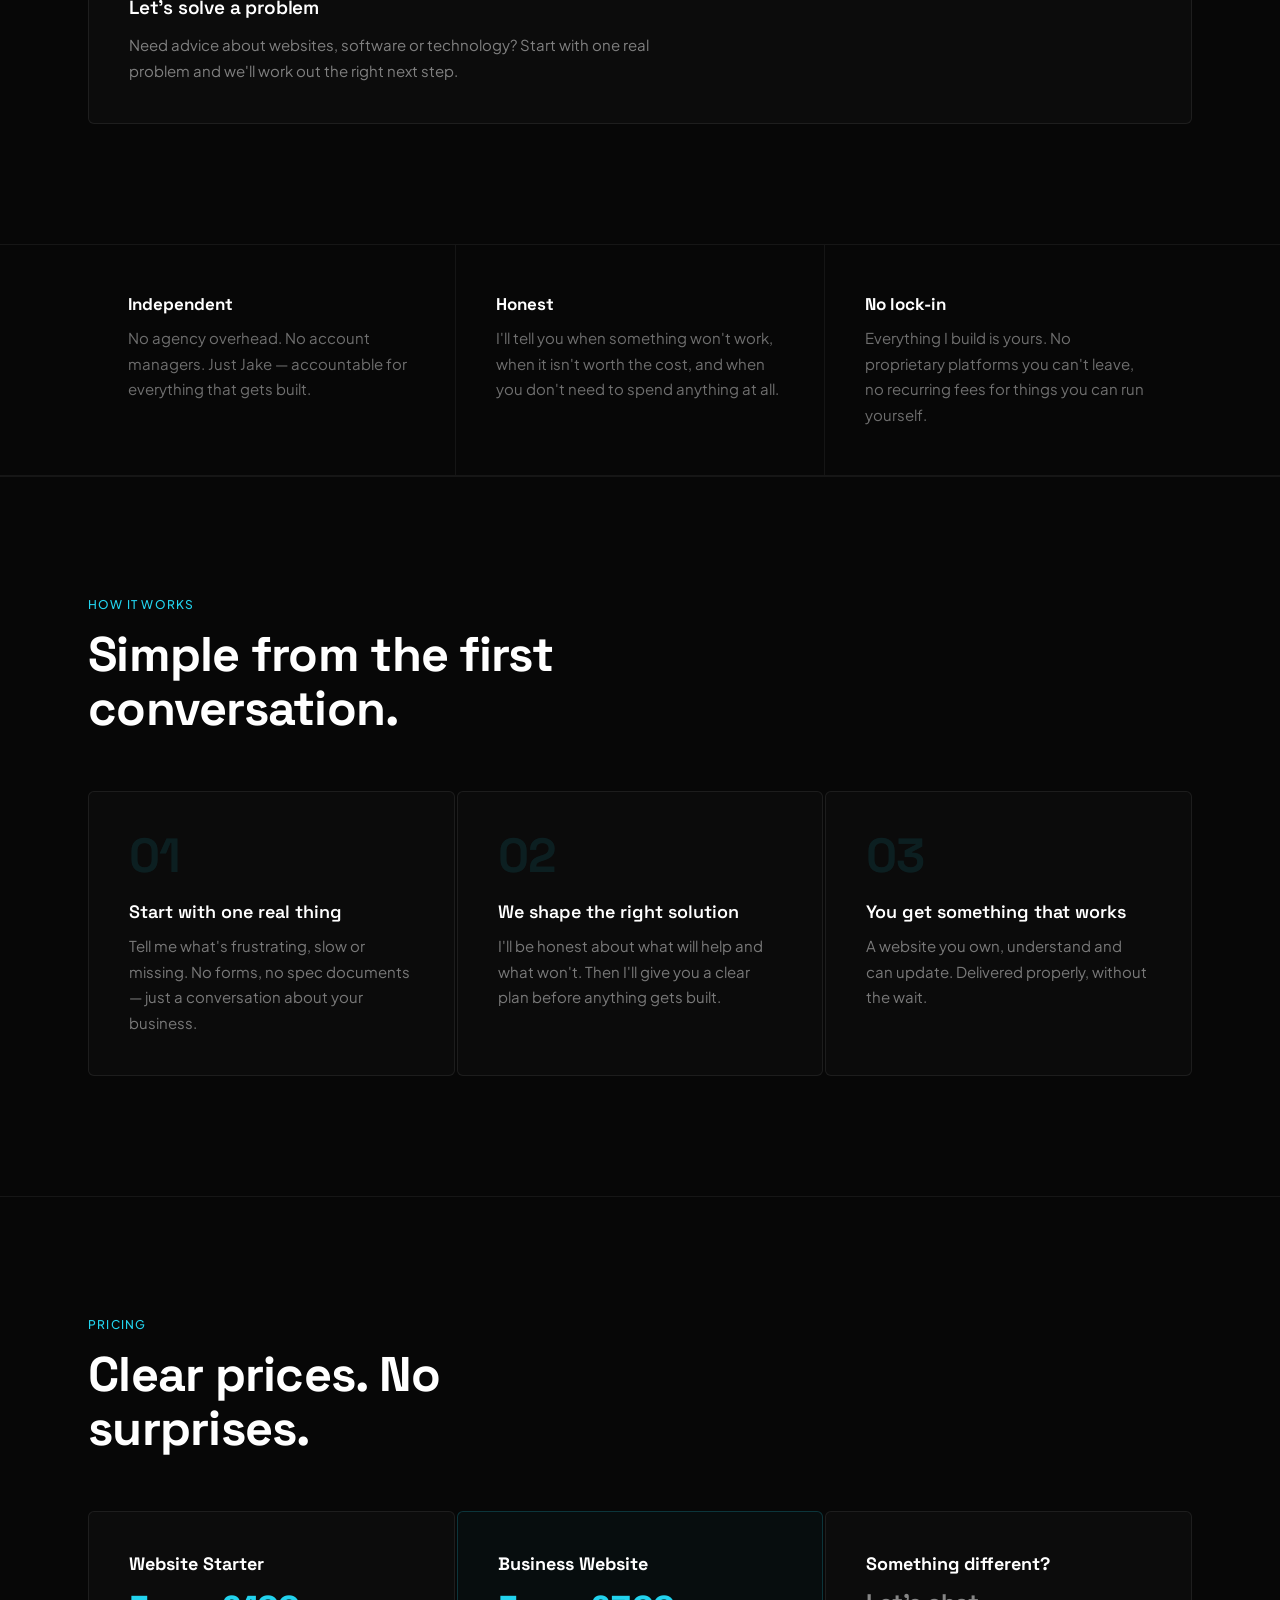
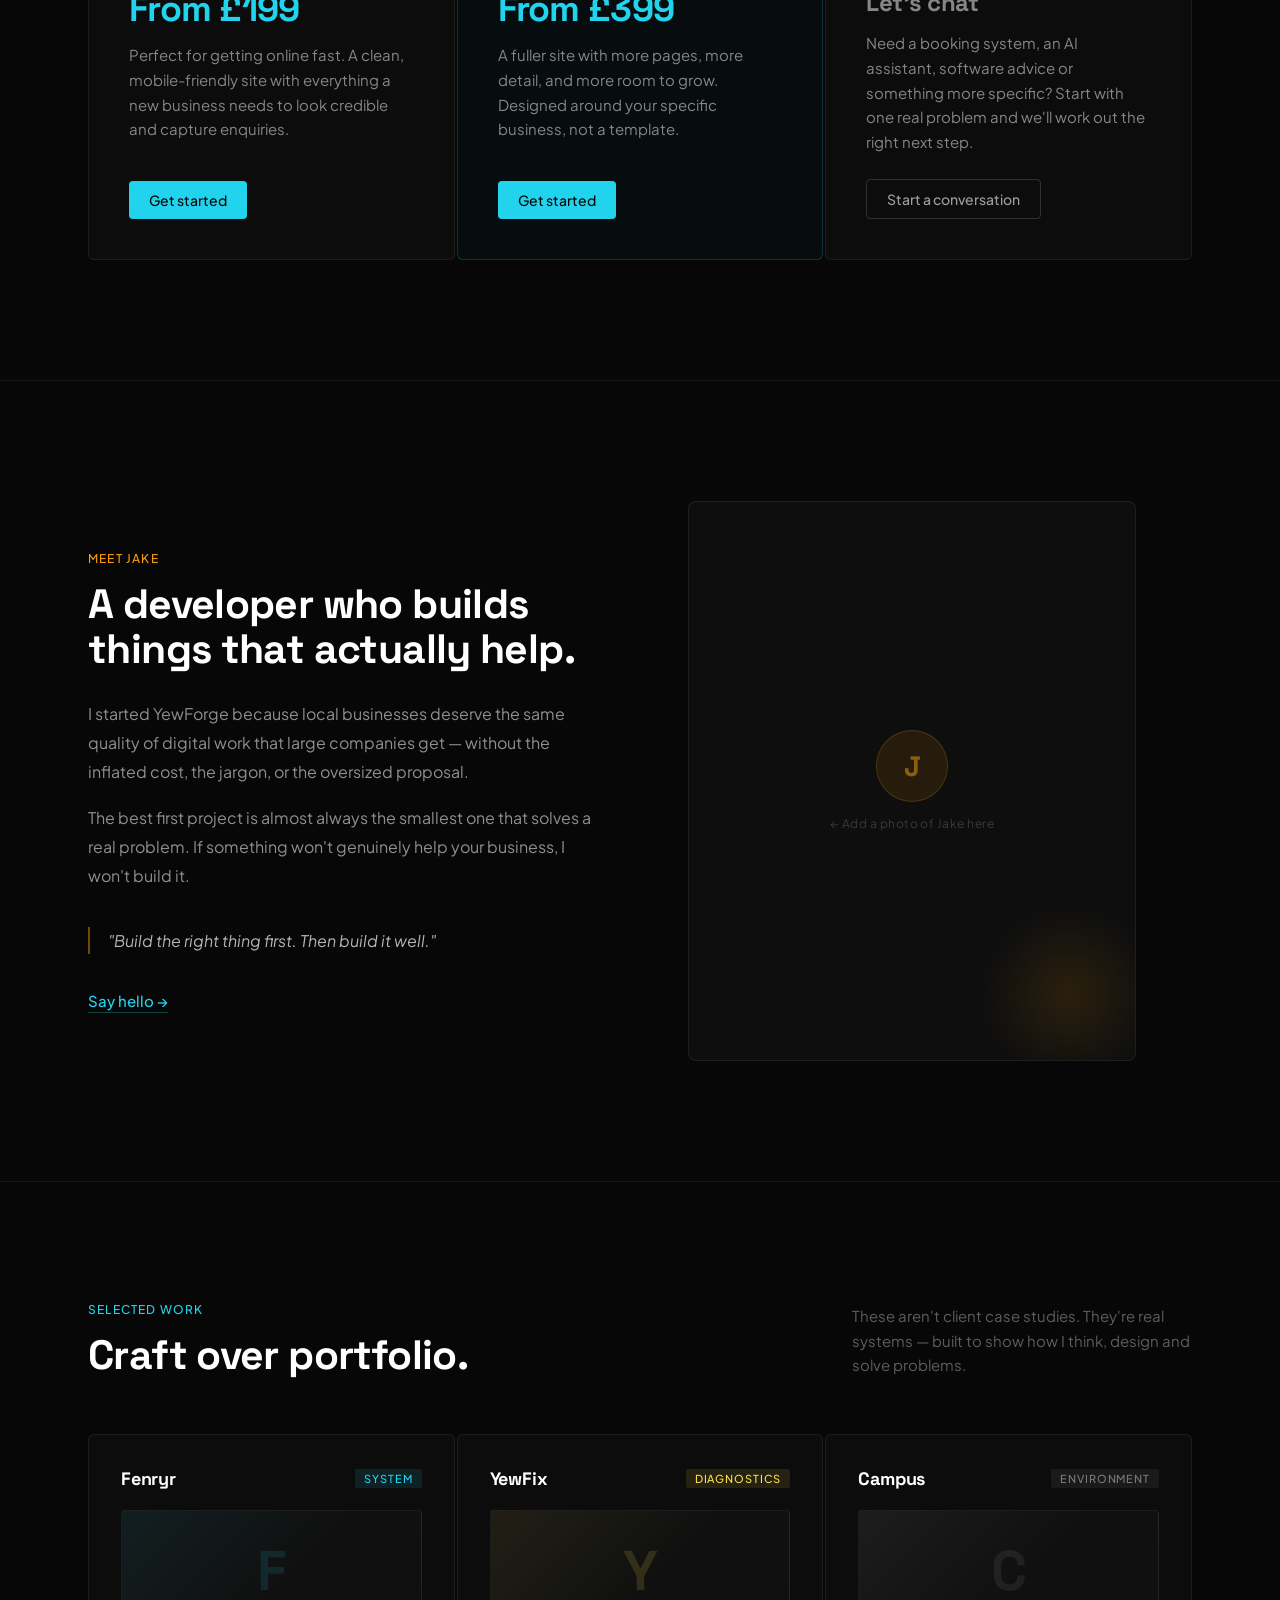
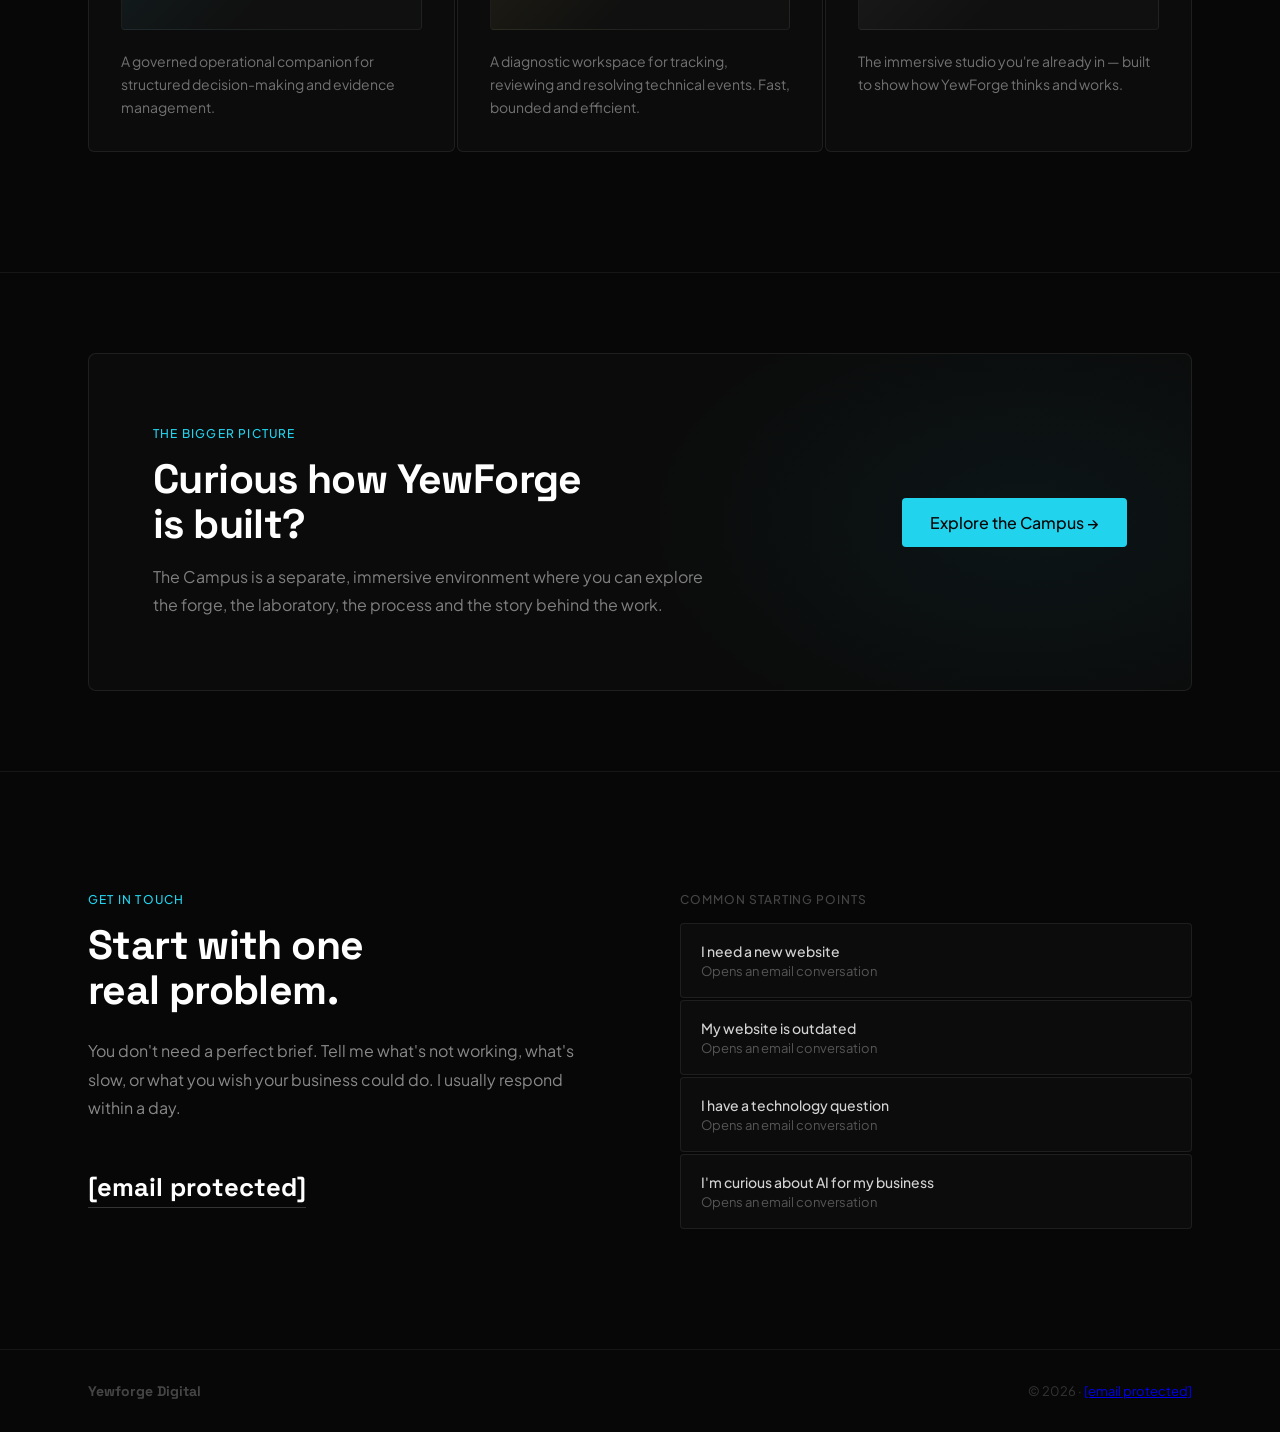
==== commit f9680a7e: "Add YewForge Studio front door" ====
--- a/index.html
+++ b/index.html
@@ -1,278 +1,535 @@
 <!DOCTYPE html>
 <html lang="en">
 <head>
-<meta charset="UTF-8" />
-<meta name="viewport" content="width=device-width, initial-scale=1.0" />
-<title>Yewforge Digital</title>
-
-<style>
-:root {
-  --bg: #050706;
-  --panel: #0b1110;
-  --line: #20332f;
-  --text: #f4f7f2;
-  --muted: #b8c5bd;
-  --cyan: #5ee7ff;
-  --green: #88d9a5;
-  --ember: #f0a45a;
-}
-
-* { box-sizing: border-box; }
-
-body {
-  margin: 0;
-  background:
-    radial-gradient(circle at top left, rgba(94,231,255,.13), transparent 34%),
-    radial-gradient(circle at top right, rgba(136,217,165,.10), transparent 30%),
-    var(--bg);
-  color: var(--text);
-  font-family: Arial, sans-serif;
-}
-
-.wrap {
-  max-width: 1180px;
-  margin: auto;
-  padding: 24px;
-}
-
-nav {
-  display: flex;
-  justify-content: space-between;
-  align-items: center;
-  padding: 14px 0;
-}
-
-.logo {
-  font-weight: 900;
-  letter-spacing: .08em;
-  text-transform: uppercase;
-}
-
-.logo span { color: var(--cyan); }
-
-.navlinks {
-  display: flex;
-  gap: 20px;
-  font-size: 14px;
-}
-
-.navlinks a {
-  color: var(--muted);
-  text-decoration: none;
-}
-
-.hero {
-  min-height: 82vh;
-  display: grid;
-  grid-template-columns: 1.1fr .9fr;
-  gap: 40px;
-  align-items: center;
-}
-
-.badge {
-  color: var(--green);
-  text-transform: uppercase;
-  letter-spacing: .16em;
-  font-size: 12px;
-  font-weight: 900;
-}
-
-h1 {
-  font-size: clamp(54px, 9vw, 104px);
-  line-height: .88;
-  margin: 16px 0;
-}
-
-h2 {
-  font-size: clamp(30px, 5vw, 50px);
-  line-height: 1;
-  margin: 0 0 18px;
-  color: var(--cyan);
-}
-
-p {
-  color: var(--muted);
-  font-size: 19px;
-  line-height: 1.55;
-  max-width: 700px;
-}
-
-.button {
-  display: inline-block;
-  margin-top: 18px;
-  padding: 14px 22px;
-  border-radius: 999px;
-  background: var(--cyan);
-  color: #031014;
-  text-decoration: none;
-  font-weight: 900;
-}
-
-.button.secondary {
-  background: transparent;
-  color: var(--text);
-  border: 1px solid var(--line);
-  margin-left: 8px;
-}
-
-.panel {
-  background: rgba(11,17,16,.88);
-  border: 1px solid var(--line);
-  border-radius: 30px;
-  padding: 30px;
-  box-shadow: 0 22px 70px rgba(0,0,0,.35);
-}
-
-.kicker {
-  color: var(--ember);
-  font-weight: 900;
-  text-transform: uppercase;
-  letter-spacing: .14em;
-  font-size: 12px;
-  margin-bottom: 12px;
-}
-
-.rooms {
-  display: grid;
-  grid-template-columns: repeat(3, 1fr);
-  gap: 18px;
-  padding: 42px 0 70px;
-  border-top: 1px solid var(--line);
-}
-
-.room {
-  min-height: 170px;
-  padding: 24px;
-  background: rgba(11,17,16,.88);
-  border: 1px solid var(--line);
-  border-radius: 24px;
-  text-decoration: none;
-  color: var(--text);
-  transition: transform .2s ease, border-color .2s ease;
-}
-
-.room:hover {
-  transform: translateY(-4px);
-  border-color: var(--cyan);
-}
-
-.room strong {
-  display: block;
-  font-size: 22px;
-  margin-bottom: 8px;
-}
-
-.room span {
-  display: block;
-  color: var(--muted);
-  line-height: 1.45;
-}
-
-footer {
-  border-top: 1px solid var(--line);
-  padding: 26px 0;
-  color: #81918a;
-  font-size: 14px;
-}
-
-@media (max-width: 900px) {
-  .hero {
-    grid-template-columns: 1fr;
-    min-height: auto;
-    padding: 50px 0;
-  }
-
-  .navlinks {
-    display: none;
-  }
-
-  .rooms {
-    grid-template-columns: 1fr;
-  }
-
-  .button,
-  .button.secondary {
-    display: block;
-    text-align: center;
-    margin-left: 0;
-  }
-}
-</style>
+  <meta charset="UTF-8" />
+  <meta name="viewport" content="width=device-width, initial-scale=1.0" />
+  <title>Yewforge Digital — Websites for local businesses</title>
+  <meta name="description" content="Modern websites for local businesses, built by Jake at Yewforge Digital. No jargon, no pressure — practical technology that helps your business grow." />
+  <link rel="preconnect" href="https://fonts.googleapis.com" />
+  <link rel="preconnect" href="https://fonts.gstatic.com" crossorigin />
+  <link href="https://fonts.googleapis.com/css2?family=Space+Grotesk:wght@400;500;600;700&family=Plus+Jakarta+Sans:ital,wght@0,300;0,400;0,500;0,600;1,400&display=swap" rel="stylesheet" />
+  <style>
+    /* ── Reset ──────────────────────────────────────────────────── */
+    *, *::before, *::after { box-sizing: border-box; margin: 0; padding: 0; }
+    html { scroll-behavior: smooth; }
+    body {
+      background: #070707;
+      color: #ffffff;
+      font-family: 'Plus Jakarta Sans', system-ui, sans-serif;
+      -webkit-font-smoothing: antialiased;
+      -moz-osx-font-smoothing: grayscale;
+    }
+
+    /* ── Layout ─────────────────────────────────────────────────── */
+    .container { max-width: 1200px; margin: 0 auto; padding: 0 48px; }
+    .section    { padding: 120px 0; border-top: 1px solid rgba(255,255,255,0.06); }
+    .section--sm { padding: 80px 0; border-top: 1px solid rgba(255,255,255,0.06); }
+
+    /* ── Nav ────────────────────────────────────────────────────── */
+    .nav {
+      position: fixed; top: 0; left: 0; right: 0; z-index: 200;
+      height: 64px; display: flex; align-items: center; justify-content: space-between;
+      padding: 0 48px;
+      transition: background 0.4s, border-color 0.4s;
+      border-bottom: 1px solid transparent;
+    }
+    .nav.scrolled {
+      background: rgba(7,7,7,0.9);
+      backdrop-filter: blur(18px);
+      -webkit-backdrop-filter: blur(18px);
+      border-bottom-color: rgba(255,255,255,0.07);
+    }
+    .nav-brand { text-decoration: none; display: flex; align-items: baseline; gap: 4px; }
+    .nav-brand-name { font-family: 'Space Grotesk', sans-serif; font-weight: 700; font-size: 17px; color: #fff; letter-spacing: -0.015em; }
+    .nav-brand-sub  { font-family: 'Plus Jakarta Sans', sans-serif; font-weight: 400; font-size: 13px; color: rgba(255,255,255,0.35); letter-spacing: 0.02em; }
+    .nav-links { display: flex; align-items: center; gap: 32px; }
+    .nav-link { font-family: 'Plus Jakarta Sans', sans-serif; font-size: 14px; color: rgba(255,255,255,0.5); text-decoration: none; transition: color 0.2s; }
+    .nav-link:hover { color: #fff; }
+    .btn-primary {
+      font-family: 'Plus Jakarta Sans', sans-serif; font-size: 14px; font-weight: 500;
+      color: #070707; background: #22d3ee; padding: 9px 20px; border-radius: 4px;
+      text-decoration: none; transition: background 0.2s; white-space: nowrap;
+    }
+    .btn-primary:hover { background: #67e8f9; }
+    .btn-primary--lg { font-size: 16px; padding: 14px 28px; }
+
+    /* ── Hero ───────────────────────────────────────────────────── */
+    .hero { min-height: 100vh; position: relative; overflow: hidden; display: flex; align-items: center; }
+    .hero-bg { position: absolute; inset: 0; pointer-events: none; overflow: hidden; }
+    .hero-bg-cyan   { position: absolute; width: 900px; height: 700px; top: -160px; left: -200px; background: radial-gradient(ellipse, rgba(34,211,238,0.065) 0%, transparent 68%); }
+    .hero-bg-amber  { position: absolute; width: 640px; height: 500px; bottom: -60px; right: -80px; background: radial-gradient(ellipse, rgba(245,158,11,0.045) 0%, transparent 65%); }
+    .hero-inner     { position: relative; z-index: 1; width: 100%; }
+    .hero-eyebrow   { font-family: 'Plus Jakarta Sans', sans-serif; font-size: 12px; font-weight: 500; letter-spacing: 0.10em; text-transform: uppercase; color: #22d3ee; margin-bottom: 28px; }
+    .hero-h1        { font-family: 'Space Grotesk', sans-serif; font-weight: 700; font-size: clamp(52px,7.8vw,108px); line-height: 1.05; letter-spacing: -0.02em; color: #fff; margin: 0 0 36px; max-width: 960px; }
+    .hero-lead      { font-family: 'Plus Jakarta Sans', sans-serif; font-size: clamp(16px,1.6vw,19px); line-height: 1.8; color: rgba(255,255,255,0.58); max-width: 500px; margin: 0 0 48px; }
+    .hero-ctas      { display: flex; gap: 14px; align-items: center; flex-wrap: wrap; }
+    .btn-ghost      { font-family: 'Plus Jakarta Sans', sans-serif; font-size: 16px; color: rgba(255,255,255,0.45); text-decoration: none; display: flex; align-items: center; gap: 6px; transition: color 0.2s; }
+    .btn-ghost:hover{ color: #fff; }
+    .hero-sub       { font-family: 'Plus Jakarta Sans', sans-serif; font-size: 13px; color: rgba(255,255,255,0.2); margin-top: 88px; letter-spacing: 0.06em; text-wrap: pretty; }
+
+    /* ── Typography helpers ─────────────────────────────────────── */
+    .eyebrow        { font-family: 'Plus Jakarta Sans', sans-serif; font-size: 12px; font-weight: 500; letter-spacing: 0.10em; text-transform: uppercase; color: #22d3ee; margin-bottom: 16px; }
+    .eyebrow--amber { color: #f59e0b; }
+    .section-h2     { font-family: 'Space Grotesk', sans-serif; font-weight: 700; font-size: clamp(30px,3.8vw,52px); letter-spacing: -0.015em; color: #fff; line-height: 1.1; text-wrap: pretty; }
+    .section-h2--sm { font-size: clamp(28px,3.2vw,44px); }
+
+    /* ── Grid helpers ───────────────────────────────────────────── */
+    .grid-2       { display: grid; grid-template-columns: 1fr 1fr; gap: 2px; }
+    .grid-3       { display: grid; grid-template-columns: repeat(3,1fr); gap: 2px; }
+    .grid-2col    { display: grid; grid-template-columns: 1fr 1fr; gap: 80px; align-items: start; }
+    .grid-2col--center { align-items: center; gap: 96px; }
+
+    /* ── Service cards ──────────────────────────────────────────── */
+    .card         { background: rgba(255,255,255,0.025); border: 1px solid rgba(255,255,255,0.07); border-radius: 6px; padding: 40px; transition: border-color 0.25s, background 0.25s; }
+    .card:hover   { border-color: rgba(34,211,238,0.28); background: rgba(34,211,238,0.025); }
+    .card--amber:hover { border-color: rgba(245,158,11,0.28); background: rgba(245,158,11,0.02); }
+    .card-icon    { width: 36px; height: 36px; border-radius: 4px; display: flex; align-items: center; justify-content: center; margin-bottom: 24px; }
+    .card-icon--cyan  { background: rgba(34,211,238,0.1); }
+    .card-icon--amber { background: rgba(245,158,11,0.1); }
+    .card-icon span   { font-family: 'Space Grotesk', sans-serif; font-weight: 700; font-size: 12px; }
+    .card-icon--cyan span  { color: #22d3ee; }
+    .card-icon--amber span { color: #f59e0b; }
+    .card-h3      { font-family: 'Space Grotesk', sans-serif; font-weight: 600; font-size: 19px; letter-spacing: -0.01em; color: #fff; margin: 0 0 12px; }
+    .card-body    { font-family: 'Plus Jakarta Sans', sans-serif; font-size: 15px; line-height: 1.7; color: rgba(255,255,255,0.48); margin: 0; }
+
+    /* ── Trust strip ────────────────────────────────────────────── */
+    .trust-row  { display: flex; align-items: stretch; }
+    .trust-cell { flex: 1; padding: 48px 40px; border-right: 1px solid rgba(255,255,255,0.06); }
+    .trust-cell:last-child { border-right: none; }
+    .trust-title { font-family: 'Space Grotesk', sans-serif; font-weight: 700; font-size: 17px; color: #fff; margin: 0 0 10px; }
+    .trust-body  { font-family: 'Plus Jakarta Sans', sans-serif; font-size: 15px; line-height: 1.7; color: rgba(255,255,255,0.42); margin: 0; }
+
+    /* ── Process ────────────────────────────────────────────────── */
+    .process-grid  { display: grid; grid-template-columns: repeat(3,1fr); gap: 2px; margin-top: 56px; }
+    .process-card  { padding: 40px; border: 1px solid rgba(255,255,255,0.07); border-radius: 6px; background: rgba(255,255,255,0.02); }
+    .process-num   { font-family: 'Space Grotesk', sans-serif; font-weight: 700; font-size: 48px; color: rgba(34,211,238,0.1); line-height: 1; margin-bottom: 20px; letter-spacing: -0.02em; }
+    .process-title { font-family: 'Space Grotesk', sans-serif; font-weight: 600; font-size: 18px; color: #fff; margin: 0 0 10px; }
+    .process-body  { font-family: 'Plus Jakarta Sans', sans-serif; font-size: 15px; line-height: 1.7; color: rgba(255,255,255,0.45); margin: 0; }
+
+    /* ── Pricing ────────────────────────────────────────────────── */
+    .pricing-grid  { display: grid; grid-template-columns: repeat(3,1fr); gap: 2px; margin-top: 56px; }
+    .pricing-card  { padding: 40px; border: 1px solid rgba(255,255,255,0.07); border-radius: 6px; background: rgba(255,255,255,0.025); display: flex; flex-direction: column; gap: 16px; transition: border-color 0.25s, background 0.25s; }
+    .pricing-card:hover { border-color: rgba(34,211,238,0.28); background: rgba(34,211,238,0.025); }
+    .pricing-card--featured { border-color: rgba(34,211,238,0.2); background: rgba(34,211,238,0.03); }
+    .pricing-label { font-family: 'Space Grotesk', sans-serif; font-weight: 700; font-size: 18px; color: #fff; }
+    .pricing-price { font-family: 'Space Grotesk', sans-serif; font-weight: 700; font-size: 36px; color: #22d3ee; letter-spacing: -0.02em; line-height: 1; }
+    .pricing-price--chat { font-size: 24px; color: rgba(255,255,255,0.5); }
+    .pricing-body  { font-family: 'Plus Jakarta Sans', sans-serif; font-size: 15px; line-height: 1.65; color: rgba(255,255,255,0.5); margin: 0; flex: 1; }
+    .pricing-cta   { display: inline-block; font-family: 'Plus Jakarta Sans', sans-serif; font-size: 14px; font-weight: 500; color: #070707; background: #22d3ee; padding: 10px 20px; border-radius: 4px; text-decoration: none; transition: background 0.2s; align-self: flex-start; margin-top: 8px; }
+    .pricing-cta:hover { background: #67e8f9; }
+    .pricing-cta--ghost { background: transparent; color: rgba(255,255,255,0.6); border: 1px solid rgba(255,255,255,0.15); }
+    .pricing-cta--ghost:hover { background: rgba(255,255,255,0.06); color: #fff; }
+
+    /* ── Jake section ───────────────────────────────────────────── */
+    .jake-photo-wrap  { aspect-ratio: 4/5; max-height: 560px; background: rgba(255,255,255,0.03); border: 1px solid rgba(255,255,255,0.07); border-radius: 8px; display: flex; flex-direction: column; align-items: center; justify-content: center; gap: 14px; position: relative; overflow: hidden; }
+    .jake-monogram    { width: 72px; height: 72px; border-radius: 50%; background: rgba(245,158,11,0.1); border: 1px solid rgba(245,158,11,0.2); display: flex; align-items: center; justify-content: center; }
+    .jake-monogram span { font-family: 'Space Grotesk', sans-serif; font-weight: 700; font-size: 28px; color: rgba(245,158,11,0.5); }
+    .jake-photo-label { font-family: 'Plus Jakarta Sans', sans-serif; font-size: 12px; color: rgba(255,255,255,0.18); letter-spacing: 0.04em; }
+    .jake-amber-glow  { position: absolute; bottom: -24px; right: -24px; width: 180px; height: 180px; background: radial-gradient(ellipse, rgba(245,158,11,0.12) 0%, transparent 70%); pointer-events: none; }
+    .jake-blockquote  { border-left: 2px solid rgba(245,158,11,0.45); padding-left: 18px; margin: 0 0 36px; }
+    .jake-blockquote p { font-family: 'Plus Jakarta Sans', sans-serif; font-size: 16px; line-height: 1.7; color: rgba(255,255,255,0.7); font-style: italic; margin: 0; }
+    .jake-link        { font-family: 'Plus Jakarta Sans', sans-serif; font-size: 15px; font-weight: 500; color: #22d3ee; text-decoration: none; border-bottom: 1px solid rgba(34,211,238,0.28); padding-bottom: 2px; transition: border-color 0.2s; }
+    .jake-link:hover  { border-color: rgba(34,211,238,0.7); }
+
+    /* ── Work cards ─────────────────────────────────────────────── */
+    .work-card        { background: rgba(255,255,255,0.025); border: 1px solid rgba(255,255,255,0.07); border-radius: 6px; padding: 32px; display: flex; flex-direction: column; gap: 20px; transition: border-color 0.25s; }
+    .work-card--cyan:hover   { border-color: rgba(34,211,238,0.3); }
+    .work-card--banana:hover { border-color: rgba(253,224,71,0.3); }
+    .work-card--white:hover  { border-color: rgba(255,255,255,0.2); }
+    .work-card-header { display: flex; align-items: center; justify-content: space-between; gap: 12px; }
+    .work-card-title  { font-family: 'Space Grotesk', sans-serif; font-weight: 700; font-size: 18px; color: #fff; letter-spacing: -0.01em; }
+    .work-badge       { font-family: 'Plus Jakarta Sans', sans-serif; font-size: 11px; font-weight: 500; letter-spacing: 0.08em; text-transform: uppercase; padding: 3px 9px; border-radius: 2px; white-space: nowrap; }
+    .work-badge--cyan   { color: #22d3ee; background: rgba(34,211,238,0.1); }
+    .work-badge--banana { color: #fde047; background: rgba(253,224,71,0.1); }
+    .work-badge--muted  { color: rgba(255,255,255,0.42); background: rgba(255,255,255,0.06); }
+    .work-preview     { height: 120px; border-radius: 4px; border: 1px solid rgba(255,255,255,0.05); display: flex; align-items: center; justify-content: center; }
+    .work-preview--cyan   { background: linear-gradient(135deg,rgba(34,211,238,0.07) 0%,transparent 55%),rgba(255,255,255,0.02); }
+    .work-preview--banana { background: linear-gradient(135deg,rgba(253,224,71,0.07) 0%,transparent 55%),rgba(255,255,255,0.02); }
+    .work-preview--white  { background: linear-gradient(135deg,rgba(255,255,255,0.05) 0%,transparent 55%),rgba(255,255,255,0.02); }
+    .work-glyph       { font-family: 'Space Grotesk', sans-serif; font-weight: 700; font-size: 56px; letter-spacing: -0.02em; }
+    .work-body        { font-family: 'Plus Jakarta Sans', sans-serif; font-size: 14px; line-height: 1.65; color: rgba(255,255,255,0.42); margin: 0; }
+
+    /* ── Campus CTA ─────────────────────────────────────────────── */
+    .campus-card         { background: rgba(255,255,255,0.02); border: 1px solid rgba(255,255,255,0.08); border-radius: 8px; padding: 72px 64px; position: relative; overflow: hidden; display: flex; align-items: center; justify-content: space-between; gap: 48px; flex-wrap: wrap; }
+    .campus-card-glow    { position: absolute; inset: 0; background: radial-gradient(ellipse 50% 100% at 85% 50%, rgba(34,211,238,0.05) 0%, transparent 70%); pointer-events: none; }
+    .campus-card-content { position: relative; z-index: 1; max-width: 560px; }
+
+    /* ── Contact ────────────────────────────────────────────────── */
+    .contact-email       { font-family: 'Space Grotesk', sans-serif; font-weight: 700; font-size: clamp(17px,2vw,26px); color: #fff; text-decoration: none; border-bottom: 1px solid rgba(255,255,255,0.18); padding-bottom: 4px; display: inline-block; transition: color 0.2s, border-color 0.2s; }
+    .contact-email:hover { color: #22d3ee; border-color: rgba(34,211,238,0.45); }
+    .contact-chip        { display: block; padding: 18px 20px; background: rgba(255,255,255,0.025); border: 1px solid rgba(255,255,255,0.07); border-radius: 4px; text-decoration: none; transition: border-color 0.2s, background 0.2s; }
+    .contact-chip:hover  { border-color: rgba(34,211,238,0.25); background: rgba(34,211,238,0.025); }
+    .contact-chip--amber:hover { border-color: rgba(245,158,11,0.25); background: rgba(245,158,11,0.015); }
+    .contact-chip-title  { display: block; font-family: 'Plus Jakarta Sans', sans-serif; font-size: 14px; font-weight: 500; color: rgba(255,255,255,0.82); }
+    .contact-chip-sub    { display: block; font-family: 'Plus Jakarta Sans', sans-serif; font-size: 13px; color: rgba(255,255,255,0.3); margin-top: 3px; }
+
+    /* ── Footer ─────────────────────────────────────────────────── */
+    .footer       { border-top: 1px solid rgba(255,255,255,0.06); }
+    .footer-inner { display: flex; align-items: center; justify-content: space-between; gap: 16px; padding: 32px 48px; max-width: 1200px; margin: 0 auto; }
+    .footer-brand { font-family: 'Space Grotesk', sans-serif; font-weight: 700; font-size: 14px; color: rgba(255,255,255,0.25); }
+    .footer-copy  { font-family: 'Plus Jakarta Sans', sans-serif; font-size: 13px; color: rgba(255,255,255,0.18); }
+
+    /* ── Responsive ─────────────────────────────────────────────── */
+    @media (max-width: 960px) {
+      .nav-links          { display: none; }
+      .grid-2             { grid-template-columns: 1fr; }
+      .grid-3             { grid-template-columns: 1fr; }
+      .grid-2col          { grid-template-columns: 1fr; gap: 48px; }
+      .grid-2col--center  { gap: 48px; }
+      .process-grid       { grid-template-columns: 1fr; }
+      .pricing-grid       { grid-template-columns: 1fr; }
+      .trust-row          { flex-direction: column; }
+      .trust-cell         { border-right: none; border-bottom: 1px solid rgba(255,255,255,0.06); }
+      .trust-cell:last-child { border-bottom: none; }
+      .campus-card        { flex-direction: column; padding: 48px 32px; }
+      .jake-photo-wrap    { max-height: 320px; }
+      .footer-inner       { flex-direction: column; align-items: flex-start; }
+      /* service card spanning two columns falls back to single */
+      .card[style*="grid-column"] { grid-column: auto !important; }
+    }
+    @media (max-width: 640px) {
+      .container    { padding: 0 24px; }
+      .hero-h1      { font-size: 44px; }
+      .nav          { padding: 0 24px; }
+      .footer-inner { padding: 28px 24px; }
+      .campus-card  { padding: 36px 24px; }
+    }
+    @media (prefers-reduced-motion: reduce) {
+      *, *::before, *::after { transition-duration: 0ms !important; animation-duration: 0ms !important; }
+    }
+  </style>
 </head>
-
 <body>
-<div class="wrap">
-
-<nav>
-  <a class="logo" href="index.html" style="color:inherit;text-decoration:none;">Yewforge <span>Digital</span></a>
-  <div class="navlinks">
-    <a href="forge.html">What We Forge</a>
-    <a href="labs.html">Labs</a>
-    <a href="starter.html">Starter</a>
-    <a href="about.html">About</a>
-    <a href="contact.html">Contact</a>
-  </div>
+
+<!-- ── NAV ──────────────────────────────────────────────── -->
+<nav class="nav" id="yw-nav">
+  <a class="nav-brand" href="#">
+    <span class="nav-brand-name">Yewforge</span>
+    <span class="nav-brand-sub">Digital</span>
+  </a>
+  <div class="nav-links">
+    <a class="nav-link" href="#services">Services</a>
+    <a class="nav-link" href="#process">Process</a>
+    <a class="nav-link" href="#pricing">Pricing</a>
+    <a class="nav-link" href="#jake">About</a>
+  </div>
+  <a class="btn-primary" href="#contact">Get in touch</a>
 </nav>
 
-<header class="hero">
-  <div>
-    <div class="badge">Local business technology</div>
-    <h1>You found us.</h1>
-    <p>
-      Now let’s forge the future of your business. Yewforge Digital builds practical
-      websites, AI assistants, apps and technology support for local businesses ready
-      to modernise without the agency nonsense.
+<!-- ── HERO ─────────────────────────────────────────────── -->
+<section class="hero">
+  <div class="hero-bg">
+    <div class="hero-bg-cyan"></div>
+    <div class="hero-bg-amber"></div>
+  </div>
+  <div class="hero-inner container" style="padding-top:120px;padding-bottom:96px;">
+    <p class="hero-eyebrow" data-hero="0">Independent Digital Studio</p>
+    <h1 class="hero-h1" data-hero="80">
+      A website that works<br>
+      as hard as you do.
+    </h1>
+    <p class="hero-lead" data-hero="160">
+      Modern websites for local businesses, built by one developer who cares about getting it right. No jargon, no pressure — just thoughtful technology that helps your business grow.
     </p>
-    <a class="button" href="contact.html">Start a Free Consultation</a>
-    <a class="button secondary" href="forge.html">Enter The Forge</a>
-  </div>
-
-  <aside class="panel">
-    <div class="kicker">Crafted, not mass-produced</div>
-    <h2>Useful tech. Built around your business.</h2>
-    <p>
-      We turn messy workflows, missed enquiries and outdated digital systems into
-      practical tools your business can actually use.
+    <div class="hero-ctas" data-hero="240">
+      <a class="btn-primary btn-primary--lg" href="#contact">Start a conversation</a>
+      <a class="btn-ghost" href="#services">See what I build <span>↓</span></a>
+    </div>
+    <p class="hero-sub" data-hero="400">
+      Cafés · Restaurants · Barbers · Tradespeople · Independent shops · Consultants · Sole traders
     </p>
-  </aside>
-</header>
-
-<section class="rooms">
-  <a class="room" href="forge.html">
-    <strong>What We Forge</strong>
-    <span>Websites, AI assistants, apps, support and business systems.</span>
-  </a>
-
-  <a class="room" href="labs.html">
-    <strong>Yewforge Labs</strong>
-    <span>Our own technology, frameworks and internal tools under development.</span>
-  </a>
-
-  <a class="room" href="starter.html">
-    <strong>Starter Package</strong>
-    <span>A practical first step for local businesses from £199.</span>
-  </a>
-
-  <a class="room" href="about.html">
-    <strong>About Yewforge</strong>
-    <span>The story, the philosophy, and the person behind the forge.</span>
-  </a>
-
-  <a class="room" href="contact.html">
-    <strong>Contact</strong>
-    <span>You found us. Let’s forge what comes next.</span>
-  </a>
-
-  <a class="room" href="labs.html">
-    <strong>Future Technologies</strong>
-    <span>AI-assisted business support, workflow intelligence and client-focused systems.</span>
-  </a>
-</section>
-
-<footer>
-  © 2026 Yewforge Digital — Helping you forge your future business.
+  </div>
+</section>
+
+<!-- ── SERVICES ──────────────────────────────────────────── -->
+<section class="section" id="services">
+  <div class="container">
+    <div class="reveal" style="margin-bottom:56px;">
+      <p class="eyebrow">What I build</p>
+      <h2 class="section-h2" style="max-width:540px;">Focused on outcomes, not technologies.</h2>
+    </div>
+    <div class="grid-2">
+      <div class="card reveal" data-delay="0">
+        <div class="card-icon card-icon--cyan"><span>01</span></div>
+        <h3 class="card-h3">Get online</h3>
+        <p class="card-body">A modern, mobile-friendly website that helps customers understand who you are, what you do, and how to reach you.</p>
+      </div>
+      <div class="card reveal" data-delay="70">
+        <div class="card-icon card-icon--cyan"><span>02</span></div>
+        <h3 class="card-h3">Improve what you have</h3>
+        <p class="card-body">Already have a website? Let's make it faster, clearer and easier to use.</p>
+      </div>
+      <div class="card card--amber reveal" data-delay="140" style="grid-column:1/-1;">
+        <div class="card-icon card-icon--amber"><span>03</span></div>
+        <h3 class="card-h3">Let's solve a problem</h3>
+        <p class="card-body" style="max-width:560px;">Need advice about websites, software or technology? Start with one real problem and we'll work out the right next step.</p>
+      </div>
+    </div>
+  </div>
+</section>
+
+<!-- ── TRUST STRIP ───────────────────────────────────────── -->
+<section style="border-top:1px solid rgba(255,255,255,0.06);border-bottom:1px solid rgba(255,255,255,0.06);">
+  <div class="container">
+    <div class="trust-row reveal">
+      <div class="trust-cell">
+        <p class="trust-title">Independent</p>
+        <p class="trust-body">No agency overhead. No account managers. Just Jake — accountable for everything that gets built.</p>
+      </div>
+      <div class="trust-cell">
+        <p class="trust-title">Honest</p>
+        <p class="trust-body">I'll tell you when something won't work, when it isn't worth the cost, and when you don't need to spend anything at all.</p>
+      </div>
+      <div class="trust-cell">
+        <p class="trust-title">No lock-in</p>
+        <p class="trust-body">Everything I build is yours. No proprietary platforms you can't leave, no recurring fees for things you can run yourself.</p>
+      </div>
+    </div>
+  </div>
+</section>
+
+<!-- ── PROCESS ───────────────────────────────────────────── -->
+<section class="section" id="process">
+  <div class="container">
+    <div class="reveal">
+      <p class="eyebrow">How it works</p>
+      <h2 class="section-h2" style="max-width:520px;">Simple from the first conversation.</h2>
+    </div>
+    <div class="process-grid">
+      <div class="process-card reveal" data-delay="0">
+        <div class="process-num">01</div>
+        <p class="process-title">Start with one real thing</p>
+        <p class="process-body">Tell me what's frustrating, slow or missing. No forms, no spec documents — just a conversation about your business.</p>
+      </div>
+      <div class="process-card reveal" data-delay="80">
+        <div class="process-num">02</div>
+        <p class="process-title">We shape the right solution</p>
+        <p class="process-body">I'll be honest about what will help and what won't. Then I'll give you a clear plan before anything gets built.</p>
+      </div>
+      <div class="process-card reveal" data-delay="160">
+        <div class="process-num">03</div>
+        <p class="process-title">You get something that works</p>
+        <p class="process-body">A website you own, understand and can update. Delivered properly, without the wait.</p>
+      </div>
+    </div>
+  </div>
+</section>
+
+<!-- ── PRICING ───────────────────────────────────────────── -->
+<section class="section" id="pricing">
+  <div class="container">
+    <div class="reveal">
+      <p class="eyebrow">Pricing</p>
+      <h2 class="section-h2" style="max-width:480px;">Clear prices. No surprises.</h2>
+    </div>
+    <div class="pricing-grid">
+      <div class="pricing-card reveal" data-delay="0">
+        <p class="pricing-label">Website Starter</p>
+        <p class="pricing-price">From £199</p>
+        <p class="pricing-body">Perfect for getting online fast. A clean, mobile-friendly site with everything a new business needs to look credible and capture enquiries.</p>
+        <a class="pricing-cta" href="/cdn-cgi/l/email-protection#354c5042535a4752501b455447415b5047465d5c4546755258545c591b565a580a4640575f50564108625057465c4150156641544741504715505b44405c474c">Get started</a>
+      </div>
+      <div class="pricing-card pricing-card--featured reveal" data-delay="80">
+        <p class="pricing-label">Business Website</p>
+        <p class="pricing-price">From £399</p>
+        <p class="pricing-body">A fuller site with more pages, more detail, and more room to grow. Designed around your specific business, not a template.</p>
+        <a class="pricing-cta" href="/cdn-cgi/l/email-protection#4c35293b2a233e2b29623c2d3e3822293e3f24253c3f0c2b212d2520622f2321733f392e26292f38710e393f2522293f3f6c1b292e3f2538296c29223d39253e35">Get started</a>
+      </div>
+      <div class="pricing-card reveal" data-delay="160">
+        <p class="pricing-label">Something different?</p>
+        <p class="pricing-price pricing-price--chat">Let's chat</p>
+        <p class="pricing-body">Need a booking system, an AI assistant, software advice or something more specific? Start with one real problem and we'll work out the right next step.</p>
+        <a class="pricing-cta pricing-cta--ghost" href="/cdn-cgi/l/email-protection#b8c1ddcfded7cadfdd96c8d9caccd6ddcacbd0d1c8cbf8dfd5d9d1d496dbd7d587cbcddad2dddbcc85fbcdcbccd7d598c8cad7d2dddbcc98ddd6c9cdd1cac1">Start a conversation</a>
+      </div>
+    </div>
+  </div>
+</section>
+
+<!-- ── MEET JAKE ─────────────────────────────────────────── -->
+<section class="section" id="jake">
+  <div class="container">
+    <div class="grid-2col grid-2col--center">
+      <div>
+        <p class="eyebrow eyebrow--amber reveal">Meet Jake</p>
+        <h2 class="section-h2 section-h2--sm reveal" style="margin-bottom:28px;">A developer who builds things that actually help.</h2>
+        <p style="font-family:'Plus Jakarta Sans',sans-serif;font-size:16px;line-height:1.8;color:rgba(255,255,255,0.55);margin:0 0 18px;" class="reveal">
+          I started YewForge because local businesses deserve the same quality of digital work that large companies get — without the inflated cost, the jargon, or the oversized proposal.
+        </p>
+        <p style="font-family:'Plus Jakarta Sans',sans-serif;font-size:16px;line-height:1.8;color:rgba(255,255,255,0.55);margin:0 0 36px;" class="reveal">
+          The best first project is almost always the smallest one that solves a real problem. If something won't genuinely help your business, I won't build it.
+        </p>
+        <blockquote class="jake-blockquote reveal">
+          <p>"Build the right thing first. Then build it well."</p>
+        </blockquote>
+        <a class="jake-link reveal" href="/cdn-cgi/l/email-protection#11687466777e6376743f617063657f7463627978616251767c70787d3f727e7c2e6264737b7472652c59747d7d7e315b707a74">Say hello →</a>
+      </div>
+      <div class="reveal">
+        <div class="jake-photo-wrap">
+          <div class="jake-monogram"><span>J</span></div>
+          <p class="jake-photo-label">← Add a photo of Jake here</p>
+          <div class="jake-amber-glow"></div>
+        </div>
+      </div>
+    </div>
+  </div>
+</section>
+
+<!-- ── SELECTED WORK ─────────────────────────────────────── -->
+<section class="section" id="work">
+  <div class="container">
+    <div class="reveal" style="margin-bottom:56px;display:flex;align-items:flex-end;justify-content:space-between;gap:32px;flex-wrap:wrap;">
+      <div>
+        <p class="eyebrow">Selected work</p>
+        <h2 class="section-h2 section-h2--sm">Craft over portfolio.</h2>
+      </div>
+      <p style="font-family:'Plus Jakarta Sans',sans-serif;font-size:15px;color:rgba(255,255,255,0.35);max-width:340px;line-height:1.65;margin:0;text-wrap:pretty;">These aren't client case studies. They're real systems — built to show how I think, design and solve problems.</p>
+    </div>
+    <div class="grid-3">
+      <div class="work-card work-card--cyan reveal" data-delay="0">
+        <div class="work-card-header">
+          <span class="work-card-title">Fenryr</span>
+          <span class="work-badge work-badge--cyan">System</span>
+        </div>
+        <div class="work-preview work-preview--cyan">
+          <span class="work-glyph" style="color:rgba(34,211,238,0.12);">F</span>
+        </div>
+        <p class="work-body">A governed operational companion for structured decision-making and evidence management.</p>
+      </div>
+      <div class="work-card work-card--banana reveal" data-delay="80">
+        <div class="work-card-header">
+          <span class="work-card-title">YewFix</span>
+          <span class="work-badge work-badge--banana">Diagnostics</span>
+        </div>
+        <div class="work-preview work-preview--banana">
+          <span class="work-glyph" style="color:rgba(253,224,71,0.14);">Y</span>
+        </div>
+        <p class="work-body">A diagnostic workspace for tracking, reviewing and resolving technical events. Fast, bounded and efficient.</p>
+      </div>
+      <div class="work-card work-card--white reveal" data-delay="160">
+        <div class="work-card-header">
+          <span class="work-card-title">Campus</span>
+          <span class="work-badge work-badge--muted">Environment</span>
+        </div>
+        <div class="work-preview work-preview--white">
+          <span class="work-glyph" style="color:rgba(255,255,255,0.07);">C</span>
+        </div>
+        <p class="work-body">The immersive studio you're already in — built to show how YewForge thinks and works.</p>
+      </div>
+    </div>
+  </div>
+</section>
+
+<!-- ── CAMPUS INVITE ─────────────────────────────────────── -->
+<section class="section--sm">
+  <div class="container">
+    <div class="campus-card reveal">
+      <div class="campus-card-glow"></div>
+      <div class="campus-card-content">
+        <p class="eyebrow">The bigger picture</p>
+        <h2 class="section-h2 section-h2--sm" style="margin-bottom:16px;">Curious how YewForge is built?</h2>
+        <p style="font-family:'Plus Jakarta Sans',sans-serif;font-size:16px;line-height:1.7;color:rgba(255,255,255,0.48);margin:0;">
+          The Campus is a separate, immersive environment where you can explore the forge, the laboratory, the process and the story behind the work.
+        </p>
+      </div>
+      <a class="btn-primary btn-primary--lg" href="campus.html" style="position:relative;z-index:1;flex-shrink:0;">
+        Explore the Campus →
+      </a>
+    </div>
+  </div>
+</section>
+
+<!-- ── CONTACT ───────────────────────────────────────────── -->
+<section class="section" id="contact">
+  <div class="container">
+    <div class="grid-2col">
+      <div>
+        <p class="eyebrow reveal">Get in touch</p>
+        <h2 class="section-h2 section-h2--sm reveal" style="margin-bottom:24px;">Start with one real problem.</h2>
+        <p style="font-family:'Plus Jakarta Sans',sans-serif;font-size:16px;line-height:1.8;color:rgba(255,255,255,0.52);margin:0 0 48px;" class="reveal">
+          You don't need a perfect brief. Tell me what's not working, what's slow, or what you wish your business could do. I usually respond within a day.
+        </p>
+        <a class="contact-email reveal" href="/cdn-cgi/l/email-protection#8af3effdece5f8edefa4faebf8fee4eff8f9e2e3faf9caede7ebe3e6a4e9e5e7"><span class="__cf_email__" data-cfemail="b6cfd3c1d0d9c4d1d398c6d7c4c2d8d3c4c5dedfc6c5f6d1dbd7dfda98d5d9db">[email&#160;protected]</span></a>
+      </div>
+      <div class="reveal">
+        <p style="font-family:'Plus Jakarta Sans',sans-serif;font-size:12px;color:rgba(255,255,255,0.25);margin-bottom:16px;letter-spacing:0.08em;text-transform:uppercase;font-weight:500;">Common starting points</p>
+        <div style="display:flex;flex-direction:column;gap:2px;">
+          <a class="contact-chip" href="/cdn-cgi/l/email-protection#c0b9a5b7a6afb2a7a5eeb0a1b2b4aea5b2b3a8a9b0b380a7ada1a9aceea3afadffb3b5a2aaa5a3b4fd8ea5b7e0b7a5a2b3a9b4a5e0a6afb2e0adb9e0a2b5b3a9aea5b3b3">
+            <span class="contact-chip-title">I need a new website</span>
+            <span class="contact-chip-sub">Opens an email conversation</span>
+          </a>
+          <a class="contact-chip" href="/cdn-cgi/l/email-protection#c5bca0b2a3aab7a2a0ebb5a4b7b1aba0b7b6adacb5b685a2a8a4aca9eba6aaa8fab6b0a7afa0a6b1f888bce5b2a0a7b6acb1a0e5aba0a0a1b6e5b0b5a1a4b1acaba2">
+            <span class="contact-chip-title">My website is outdated</span>
+            <span class="contact-chip-sub">Opens an email conversation</span>
+          </a>
+          <a class="contact-chip" href="/cdn-cgi/l/email-protection#61180416070e1306044f110013150f0413120908111221060c00080d4f020e0c5e1214030b0402155c350402090f0e0d0e061841000517080204">
+            <span class="contact-chip-title">I have a technology question</span>
+            <span class="contact-chip-sub">Opens an email conversation</span>
+          </a>
+          <a class="contact-chip contact-chip--amber" href="/cdn-cgi/l/email-protection#96eff3e1f0f9e4f1f3b8e6f7e4e2f8f3e4e5feffe6e5d6f1fbf7fffab8f5f9fba9e5e3f4fcf3f5e2abd7dfb6e2f9f9fae5b6f0f9e4b6fbefb6f4e3e5fff8f3e5e5">
+            <span class="contact-chip-title">I'm curious about AI for my business</span>
+            <span class="contact-chip-sub">Opens an email conversation</span>
+          </a>
+        </div>
+      </div>
+    </div>
+  </div>
+</section>
+
+<!-- ── FOOTER ────────────────────────────────────────────── -->
+<footer class="footer">
+  <div class="footer-inner">
+    <span class="footer-brand">Yewforge Digital</span>
+    <span class="footer-copy">&copy; <span id="yr"></span> &middot; <a href="/cdn-cgi/l/email-protection" class="__cf_email__" data-cfemail="255c4052434a5742400b554457514b4057564d4c5556654248444c490b464a48">[email&#160;protected]</a></span>
+  </div>
 </footer>
 
-</div>
+<script data-cfasync="false" src="/cdn-cgi/scripts/5c5dd728/cloudflare-static/email-decode.min.js"></script><script>
+  // ── Year ──────────────────────────────────────────────────
+  document.getElementById('yr').textContent = new Date().getFullYear();
+
+  // ── Nav scroll blur ───────────────────────────────────────
+  var nav = document.getElementById('yw-nav');
+  window.addEventListener('scroll', function() {
+    if (window.scrollY > 48) {
+      nav.classList.add('scrolled');
+    } else {
+      nav.classList.remove('scrolled');
+    }
+  }, { passive: true });
+
+  // ── Hero entrance (JS-driven, survives re-renders) ────────
+  document.querySelectorAll('[data-hero]').forEach(function(el) {
+    var delay = parseInt(el.getAttribute('data-hero') || '0');
+    el.style.opacity = '0';
+    el.style.transform = 'translateY(28px)';
+    el.style.transition = 'opacity 0.75s cubic-bezier(0.16,1,0.3,1), transform 0.75s cubic-bezier(0.16,1,0.3,1)';
+    setTimeout(function() {
+      el.style.opacity = '1';
+      el.style.transform = 'translateY(0)';
+    }, delay + 80);
+  });
+
+  // ── Scroll reveals ────────────────────────────────────────
+  var reveals = document.querySelectorAll('.reveal');
+  var observer = new IntersectionObserver(function(entries) {
+    entries.forEach(function(entry) {
+      if (!entry.isIntersecting) return;
+      var el = entry.target;
+      var delay = parseInt(el.getAttribute('data-delay') || '0');
+      setTimeout(function() {
+        el.style.opacity = '1';
+        el.style.transform = 'translateY(0)';
+      }, delay);
+      observer.unobserve(el);
+    });
+  }, { threshold: 0.1, rootMargin: '0px 0px -28px 0px' });
+
+  reveals.forEach(function(el) {
+    el.style.opacity = '0';
+    el.style.transform = 'translateY(22px)';
+    el.style.transition = 'opacity 0.65s cubic-bezier(0.16,1,0.3,1), transform 0.65s cubic-bezier(0.16,1,0.3,1)';
+    observer.observe(el);
+  });
+</script>
 </body>
 </html>
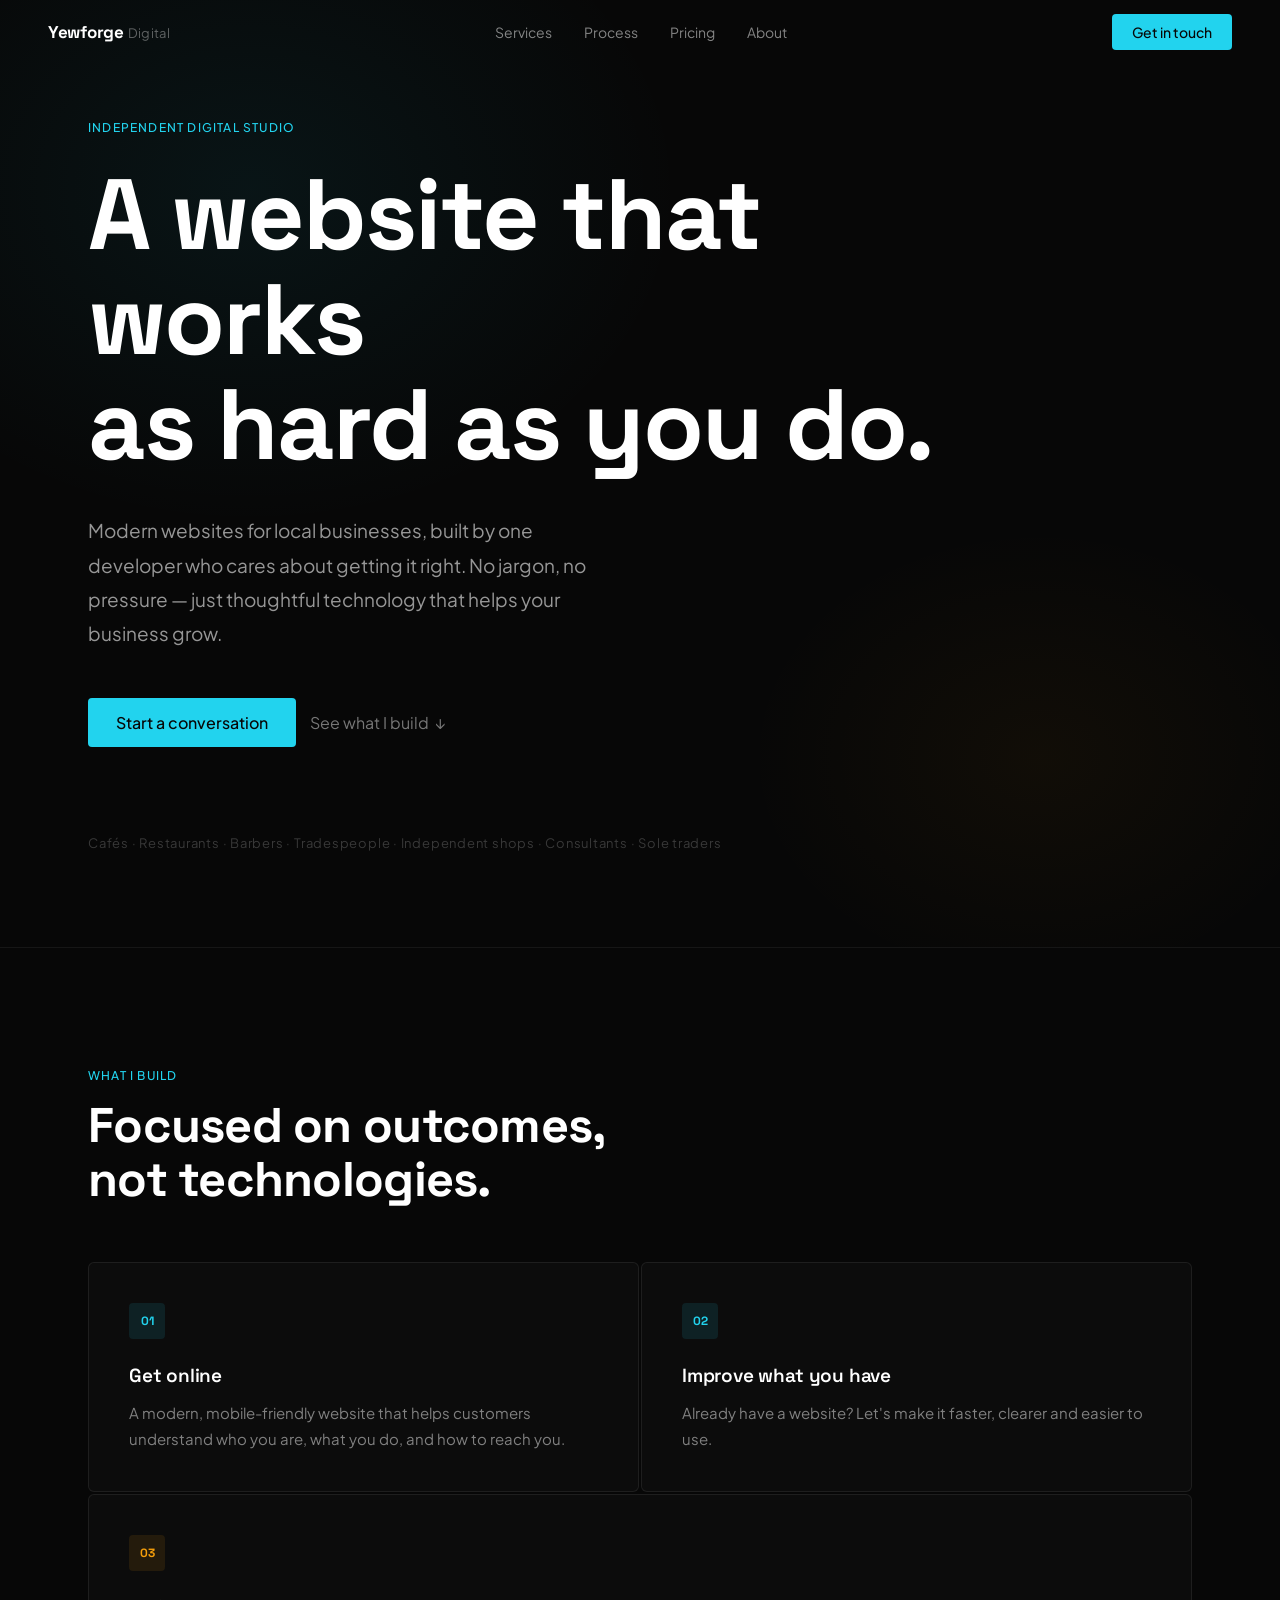
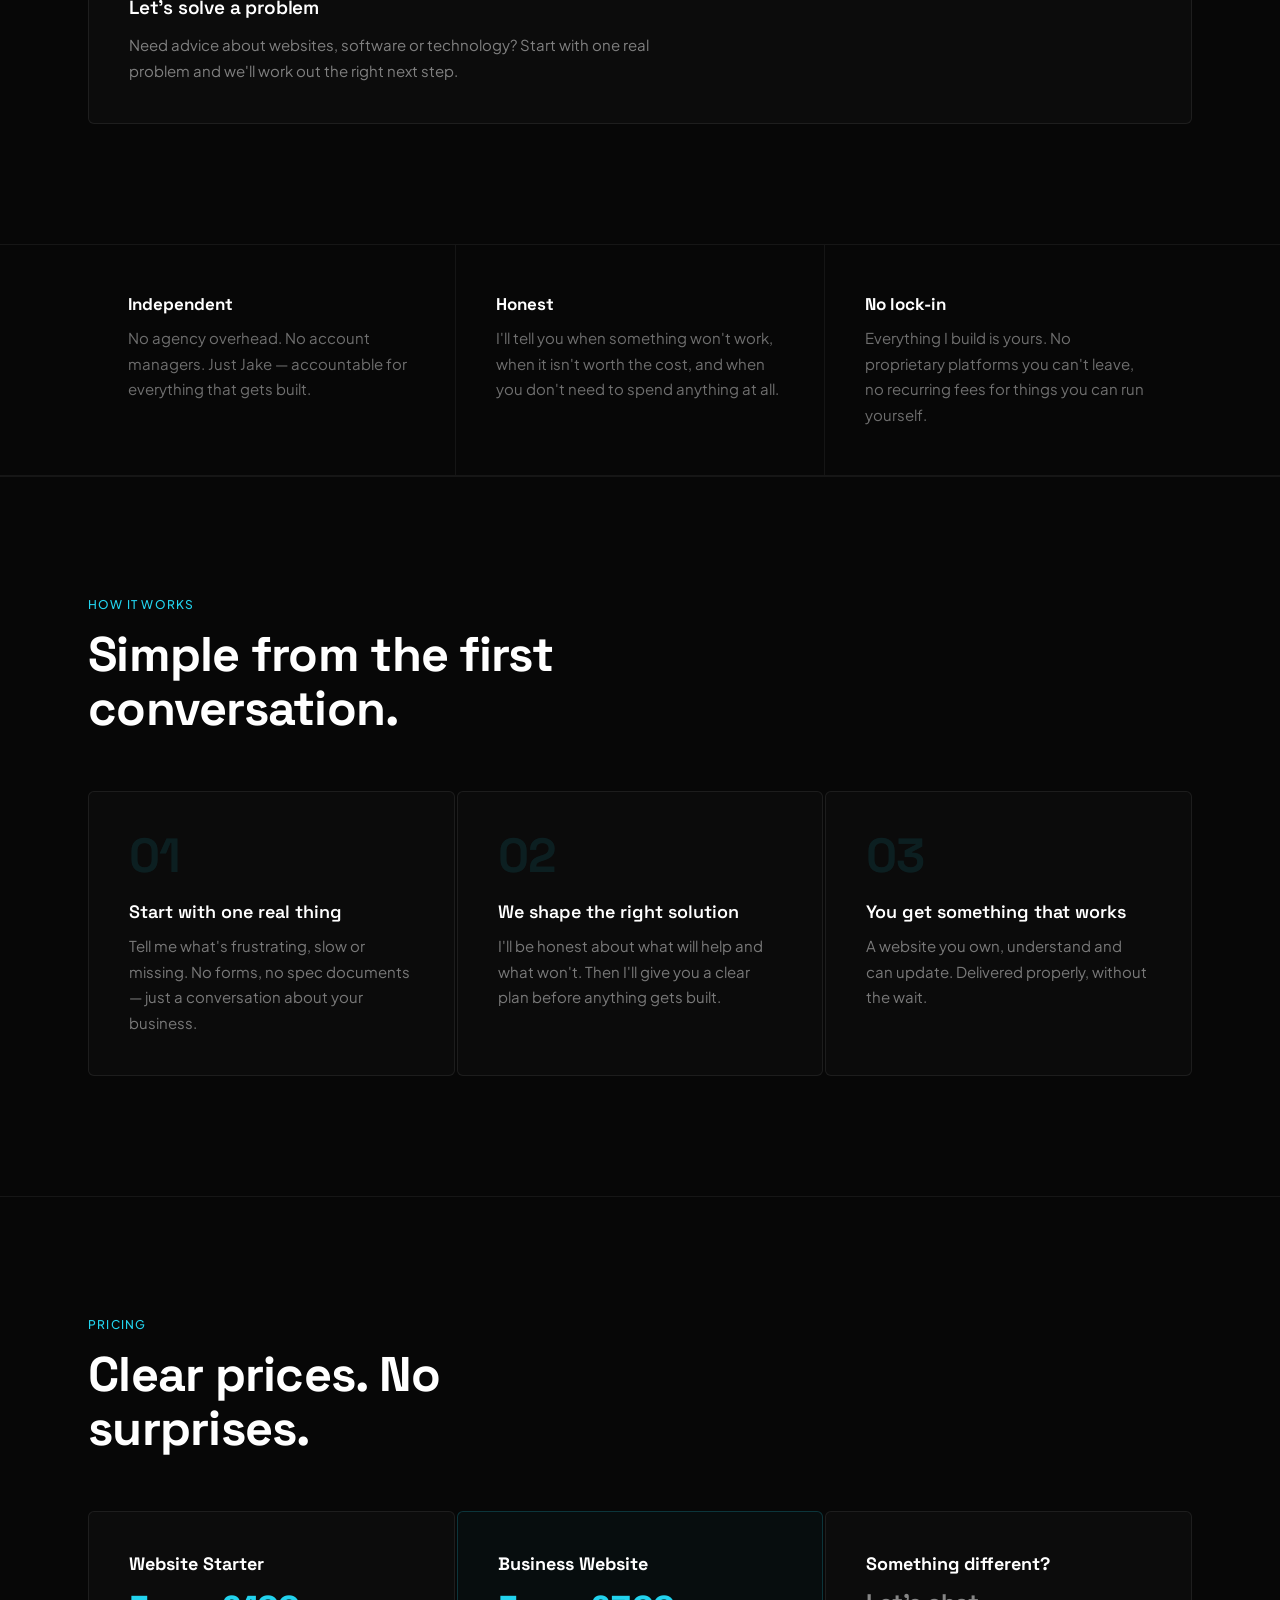
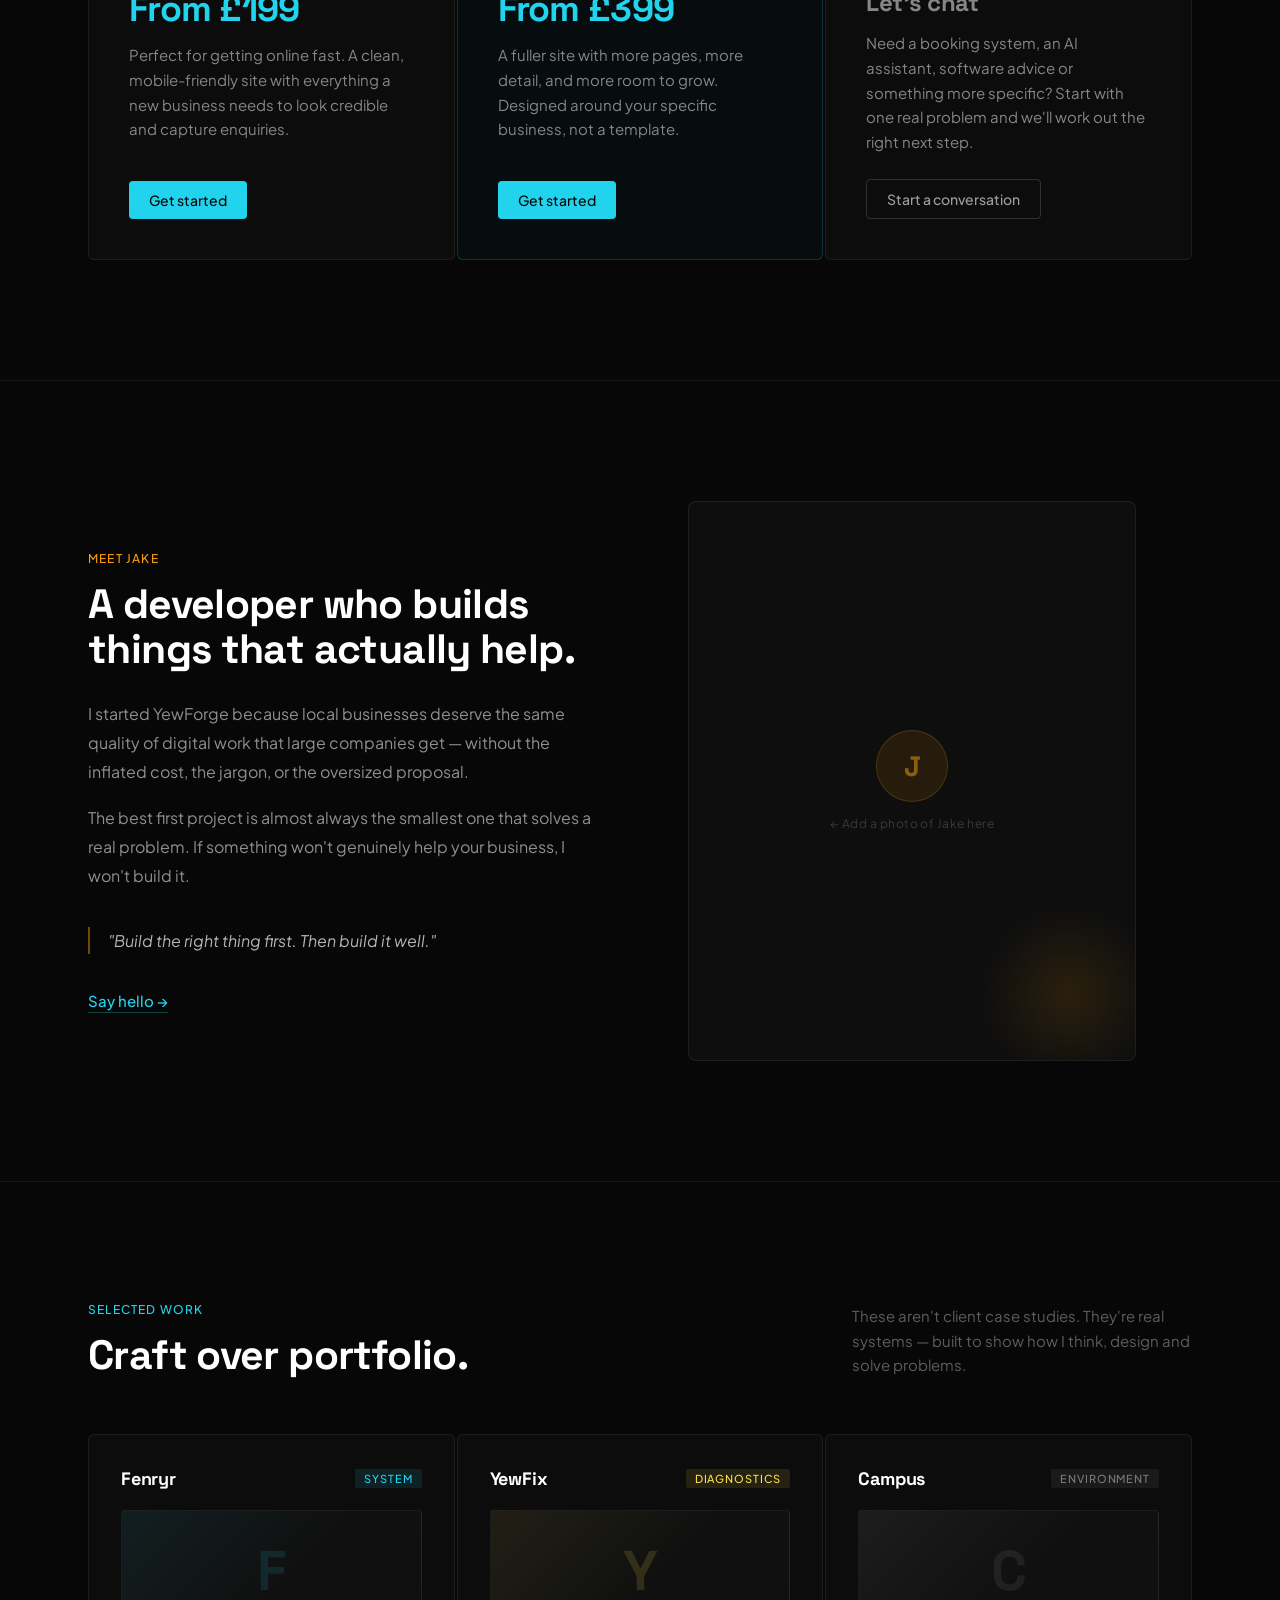
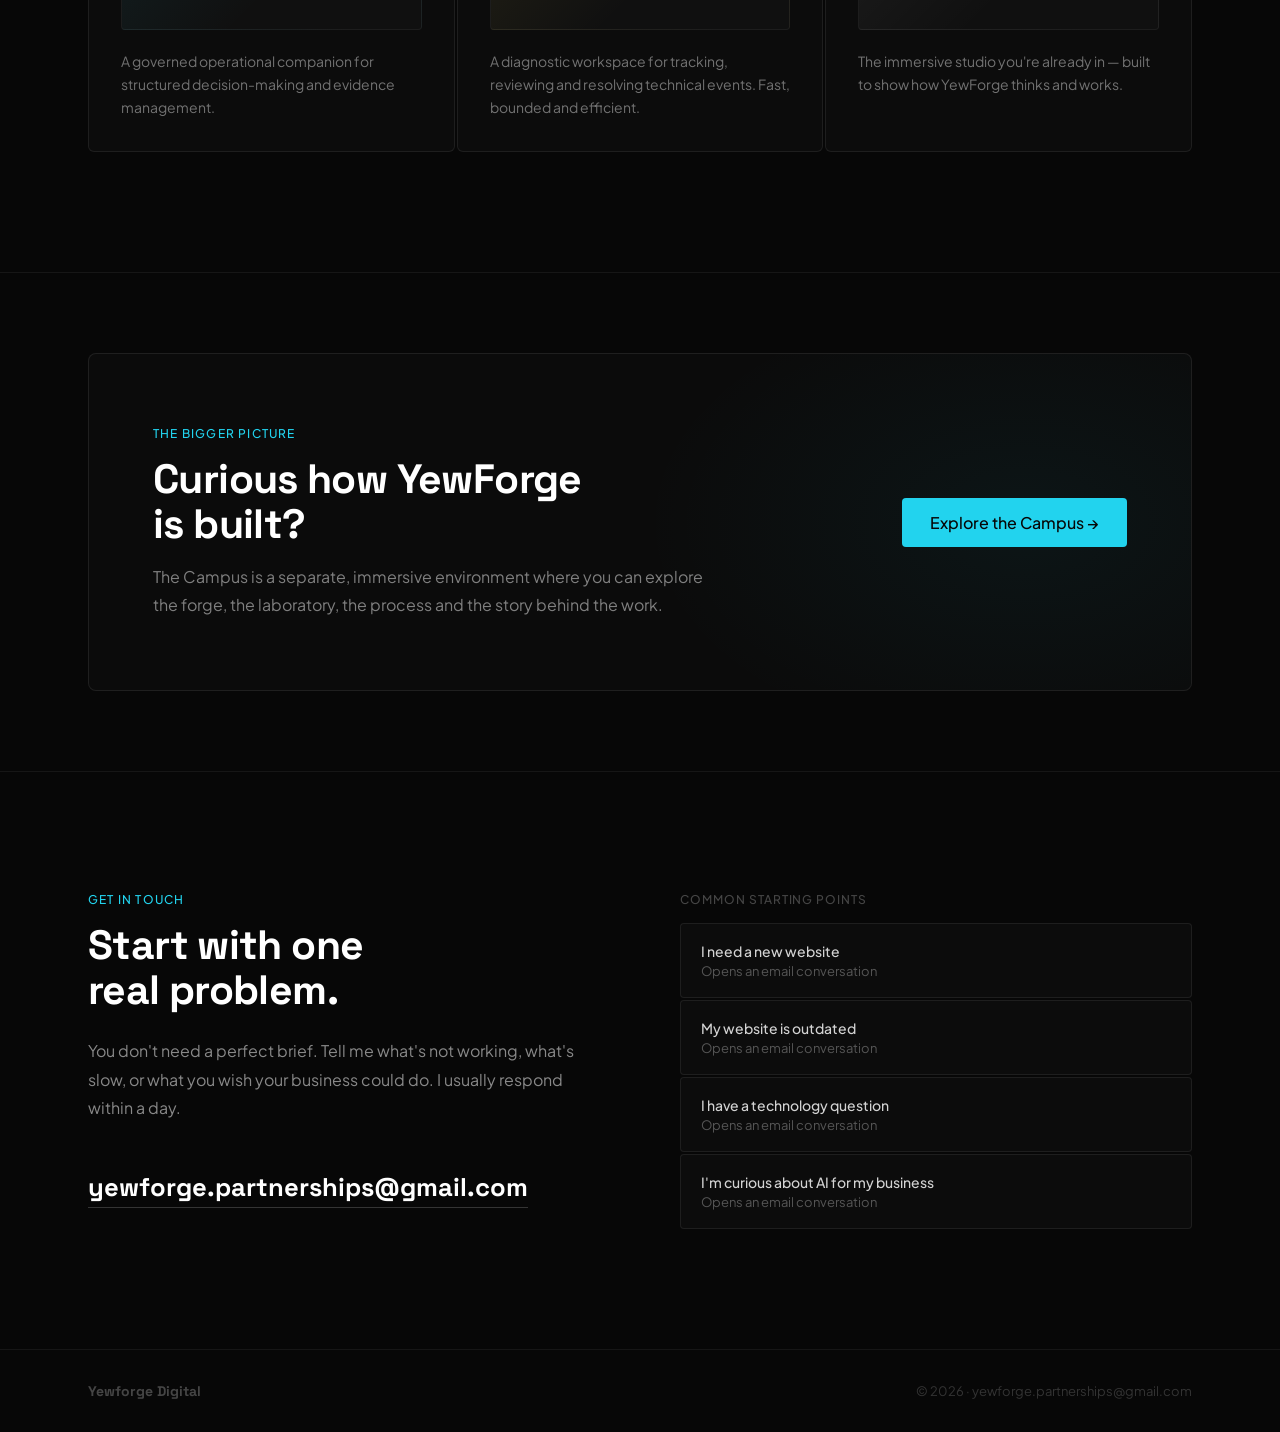
==== commit 6b1ebb9c: "Make contact links Cloudflare-safe" ====
--- a/index.html
+++ b/index.html
@@ -327,19 +327,19 @@
         <p class="pricing-label">Website Starter</p>
         <p class="pricing-price">From £199</p>
         <p class="pricing-body">Perfect for getting online fast. A clean, mobile-friendly site with everything a new business needs to look credible and capture enquiries.</p>
-        <a class="pricing-cta" href="/cdn-cgi/l/email-protection#354c5042535a4752501b455447415b5047465d5c4546755258545c591b565a580a4640575f50564108625057465c4150156641544741504715505b44405c474c">Get started</a>
+        <a class="pricing-cta" href="#" data-mail="starter">Get started</a>
       </div>
       <div class="pricing-card pricing-card--featured reveal" data-delay="80">
         <p class="pricing-label">Business Website</p>
         <p class="pricing-price">From £399</p>
         <p class="pricing-body">A fuller site with more pages, more detail, and more room to grow. Designed around your specific business, not a template.</p>
-        <a class="pricing-cta" href="/cdn-cgi/l/email-protection#4c35293b2a233e2b29623c2d3e3822293e3f24253c3f0c2b212d2520622f2321733f392e26292f38710e393f2522293f3f6c1b292e3f2538296c29223d39253e35">Get started</a>
+        <a class="pricing-cta" href="#" data-mail="business">Get started</a>
       </div>
       <div class="pricing-card reveal" data-delay="160">
         <p class="pricing-label">Something different?</p>
         <p class="pricing-price pricing-price--chat">Let's chat</p>
         <p class="pricing-body">Need a booking system, an AI assistant, software advice or something more specific? Start with one real problem and we'll work out the right next step.</p>
-        <a class="pricing-cta pricing-cta--ghost" href="/cdn-cgi/l/email-protection#b8c1ddcfded7cadfdd96c8d9caccd6ddcacbd0d1c8cbf8dfd5d9d1d496dbd7d587cbcddad2dddbcc85fbcdcbccd7d598c8cad7d2dddbcc98ddd6c9cdd1cac1">Start a conversation</a>
+        <a class="pricing-cta pricing-cta--ghost" href="#" data-mail="custom">Start a conversation</a>
       </div>
     </div>
   </div>
@@ -361,7 +361,7 @@
         <blockquote class="jake-blockquote reveal">
           <p>"Build the right thing first. Then build it well."</p>
         </blockquote>
-        <a class="jake-link reveal" href="/cdn-cgi/l/email-protection#11687466777e6376743f617063657f7463627978616251767c70787d3f727e7c2e6264737b7472652c59747d7d7e315b707a74">Say hello →</a>
+        <a class="jake-link reveal" href="#" data-mail="hello">Say hello →</a>
       </div>
       <div class="reveal">
         <div class="jake-photo-wrap">
@@ -448,24 +448,24 @@
         <p style="font-family:'Plus Jakarta Sans',sans-serif;font-size:16px;line-height:1.8;color:rgba(255,255,255,0.52);margin:0 0 48px;" class="reveal">
           You don't need a perfect brief. Tell me what's not working, what's slow, or what you wish your business could do. I usually respond within a day.
         </p>
-        <a class="contact-email reveal" href="/cdn-cgi/l/email-protection#8af3effdece5f8edefa4faebf8fee4eff8f9e2e3faf9caede7ebe3e6a4e9e5e7"><span class="__cf_email__" data-cfemail="b6cfd3c1d0d9c4d1d398c6d7c4c2d8d3c4c5dedfc6c5f6d1dbd7dfda98d5d9db">[email&#160;protected]</span></a>
+        <a class="contact-email reveal" href="#" data-mail="display"><span data-mail-text="1">&#8203;</span></a>
       </div>
       <div class="reveal">
         <p style="font-family:'Plus Jakarta Sans',sans-serif;font-size:12px;color:rgba(255,255,255,0.25);margin-bottom:16px;letter-spacing:0.08em;text-transform:uppercase;font-weight:500;">Common starting points</p>
         <div style="display:flex;flex-direction:column;gap:2px;">
-          <a class="contact-chip" href="/cdn-cgi/l/email-protection#c0b9a5b7a6afb2a7a5eeb0a1b2b4aea5b2b3a8a9b0b380a7ada1a9aceea3afadffb3b5a2aaa5a3b4fd8ea5b7e0b7a5a2b3a9b4a5e0a6afb2e0adb9e0a2b5b3a9aea5b3b3">
+          <a class="contact-chip" href="#" data-mail="new-site">
             <span class="contact-chip-title">I need a new website</span>
             <span class="contact-chip-sub">Opens an email conversation</span>
           </a>
-          <a class="contact-chip" href="/cdn-cgi/l/email-protection#c5bca0b2a3aab7a2a0ebb5a4b7b1aba0b7b6adacb5b685a2a8a4aca9eba6aaa8fab6b0a7afa0a6b1f888bce5b2a0a7b6acb1a0e5aba0a0a1b6e5b0b5a1a4b1acaba2">
+          <a class="contact-chip" href="#" data-mail="update">
             <span class="contact-chip-title">My website is outdated</span>
             <span class="contact-chip-sub">Opens an email conversation</span>
           </a>
-          <a class="contact-chip" href="/cdn-cgi/l/email-protection#61180416070e1306044f110013150f0413120908111221060c00080d4f020e0c5e1214030b0402155c350402090f0e0d0e061841000517080204">
+          <a class="contact-chip" href="#" data-mail="advice">
             <span class="contact-chip-title">I have a technology question</span>
             <span class="contact-chip-sub">Opens an email conversation</span>
           </a>
-          <a class="contact-chip contact-chip--amber" href="/cdn-cgi/l/email-protection#96eff3e1f0f9e4f1f3b8e6f7e4e2f8f3e4e5feffe6e5d6f1fbf7fffab8f5f9fba9e5e3f4fcf3f5e2abd7dfb6e2f9f9fae5b6f0f9e4b6fbefb6f4e3e5fff8f3e5e5">
+          <a class="contact-chip contact-chip--amber" href="#" data-mail="ai">
             <span class="contact-chip-title">I'm curious about AI for my business</span>
             <span class="contact-chip-sub">Opens an email conversation</span>
           </a>
@@ -479,11 +479,44 @@
 <footer class="footer">
   <div class="footer-inner">
     <span class="footer-brand">Yewforge Digital</span>
-    <span class="footer-copy">&copy; <span id="yr"></span> &middot; <a href="/cdn-cgi/l/email-protection" class="__cf_email__" data-cfemail="255c4052434a5742400b554457514b4057564d4c5556654248444c490b464a48">[email&#160;protected]</a></span>
+    <span class="footer-copy">&copy; <span id="yr"></span> &middot; <span data-mail-footer="1">&#8203;</span></span>
   </div>
 </footer>
 
-<script data-cfasync="false" src="/cdn-cgi/scripts/5c5dd728/cloudflare-static/email-decode.min.js"></script><script>
+<script>
+
+  // ── Email reconstruction (CF-safe) ───────────────────────────────────────
+  (function() {
+    var u = 'yewforge.partnerships';
+    var d = 'gmail.com';
+    var e = u + '@' + d;
+    var map = {
+      'starter':  '?subject=Website%20Starter%20enquiry',
+      'business': '?subject=Business%20Website%20enquiry',
+      'custom':   '?subject=Custom%20project%20enquiry',
+      'hello':    '?subject=Hello%20Jake',
+      'display':  '',
+      'new-site': '?subject=New%20website%20for%20my%20business',
+      'update':   '?subject=My%20website%20needs%20updating',
+      'advice':   '?subject=Technology%20advice',
+      'ai':       '?subject=AI%20tools%20for%20my%20business'
+    };
+    document.querySelectorAll('[data-mail]').forEach(function(el) {
+      var key = el.getAttribute('data-mail');
+      el.href = 'mail' + 'to:' + e + (map[key] || '');
+      if (key === 'display') {
+        var span = el.querySelector('[data-mail-text]');
+        if (span) span.textContent = e;
+      }
+    });
+    document.querySelectorAll('[data-mail-footer]').forEach(function(el) {
+      el.textContent = e;
+    });
+    document.querySelectorAll('[data-mail-text]').forEach(function(el) {
+      el.textContent = e;
+    });
+  })();
+  
   // ── Year ──────────────────────────────────────────────────
   document.getElementById('yr').textContent = new Date().getFullYear();
 
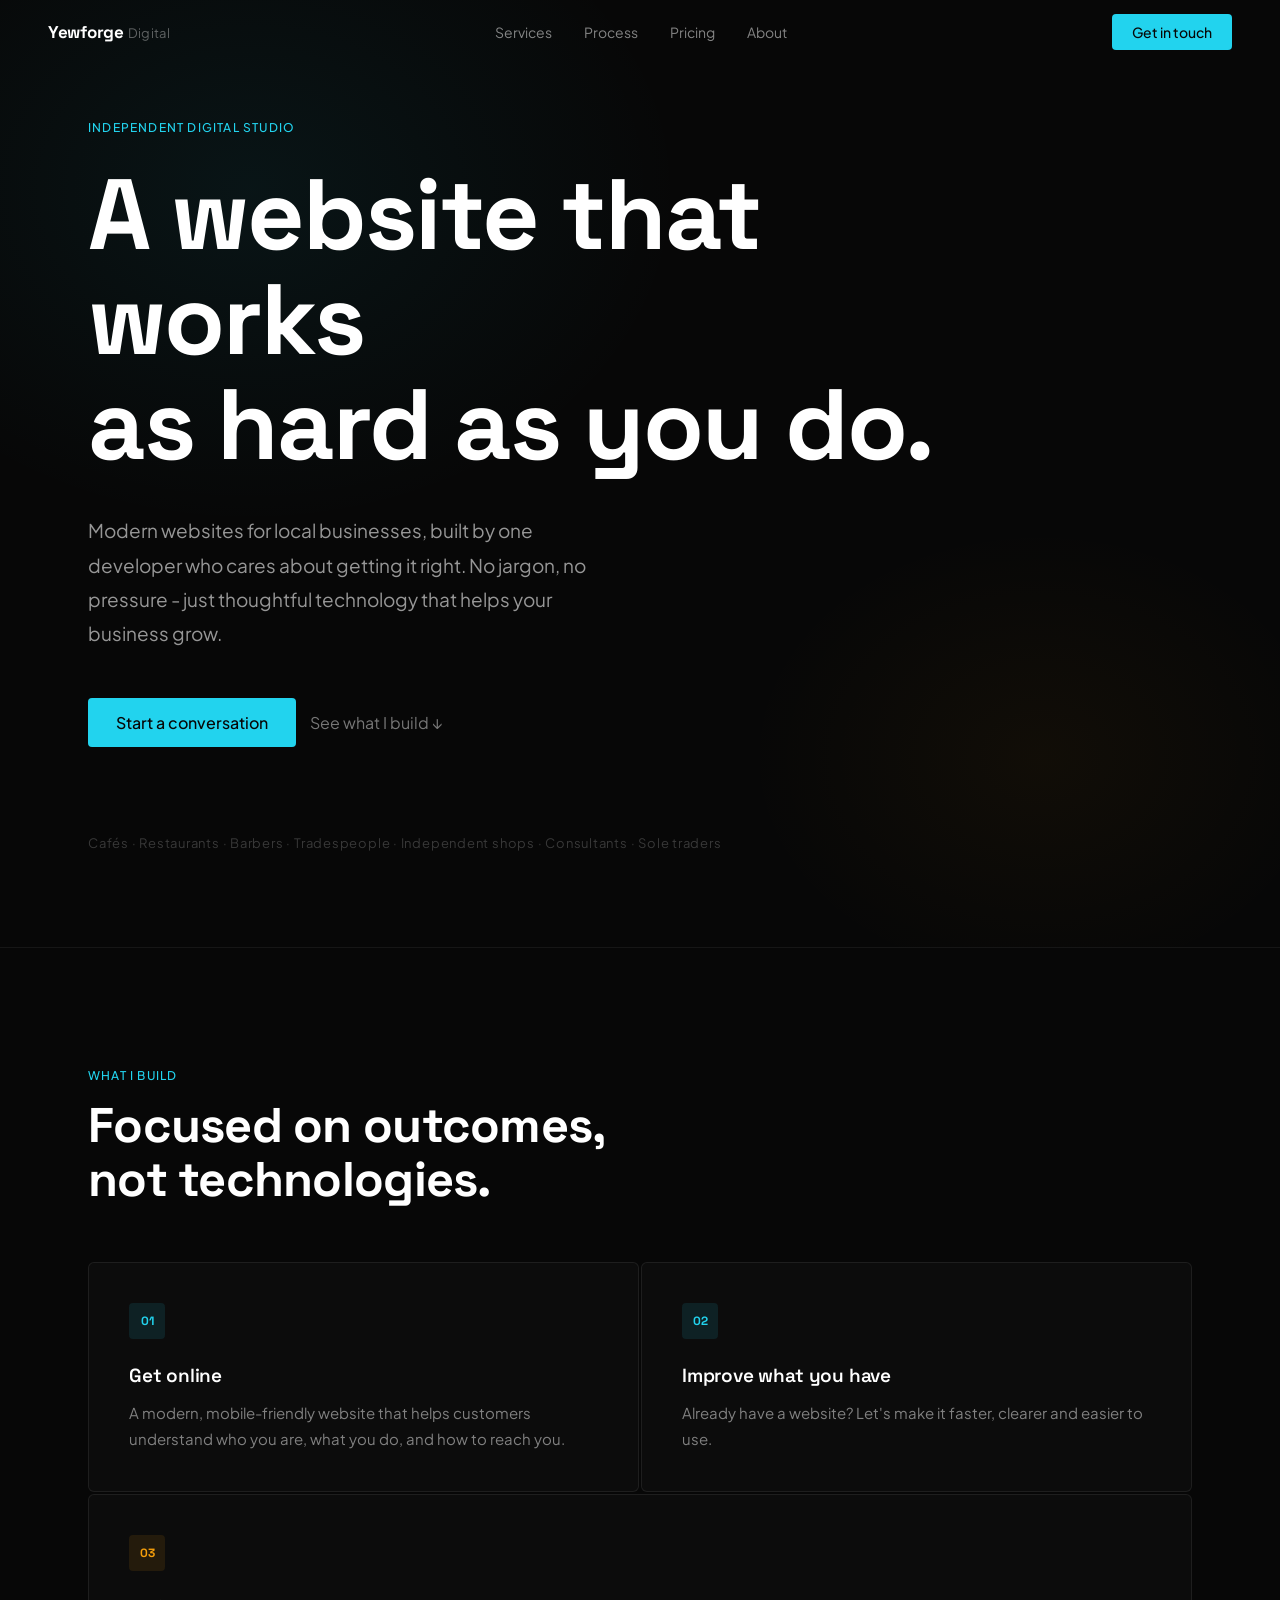
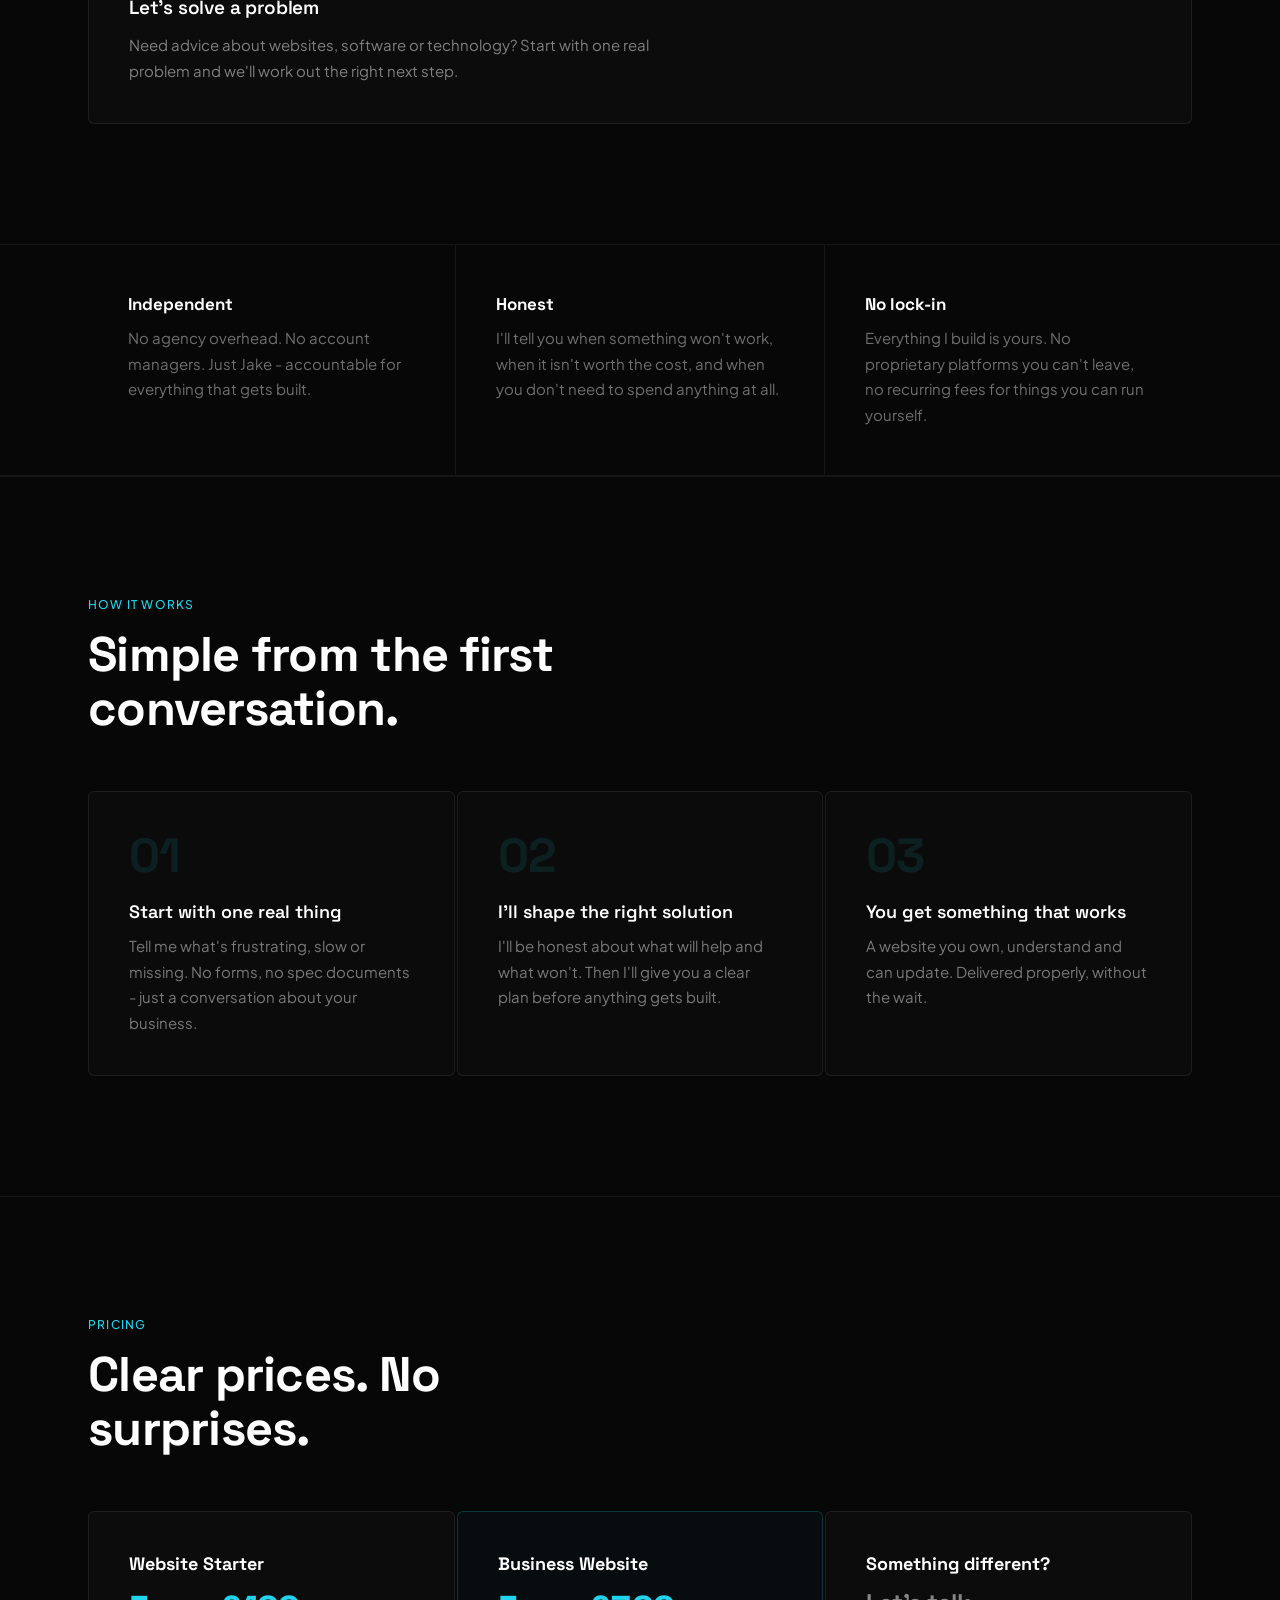
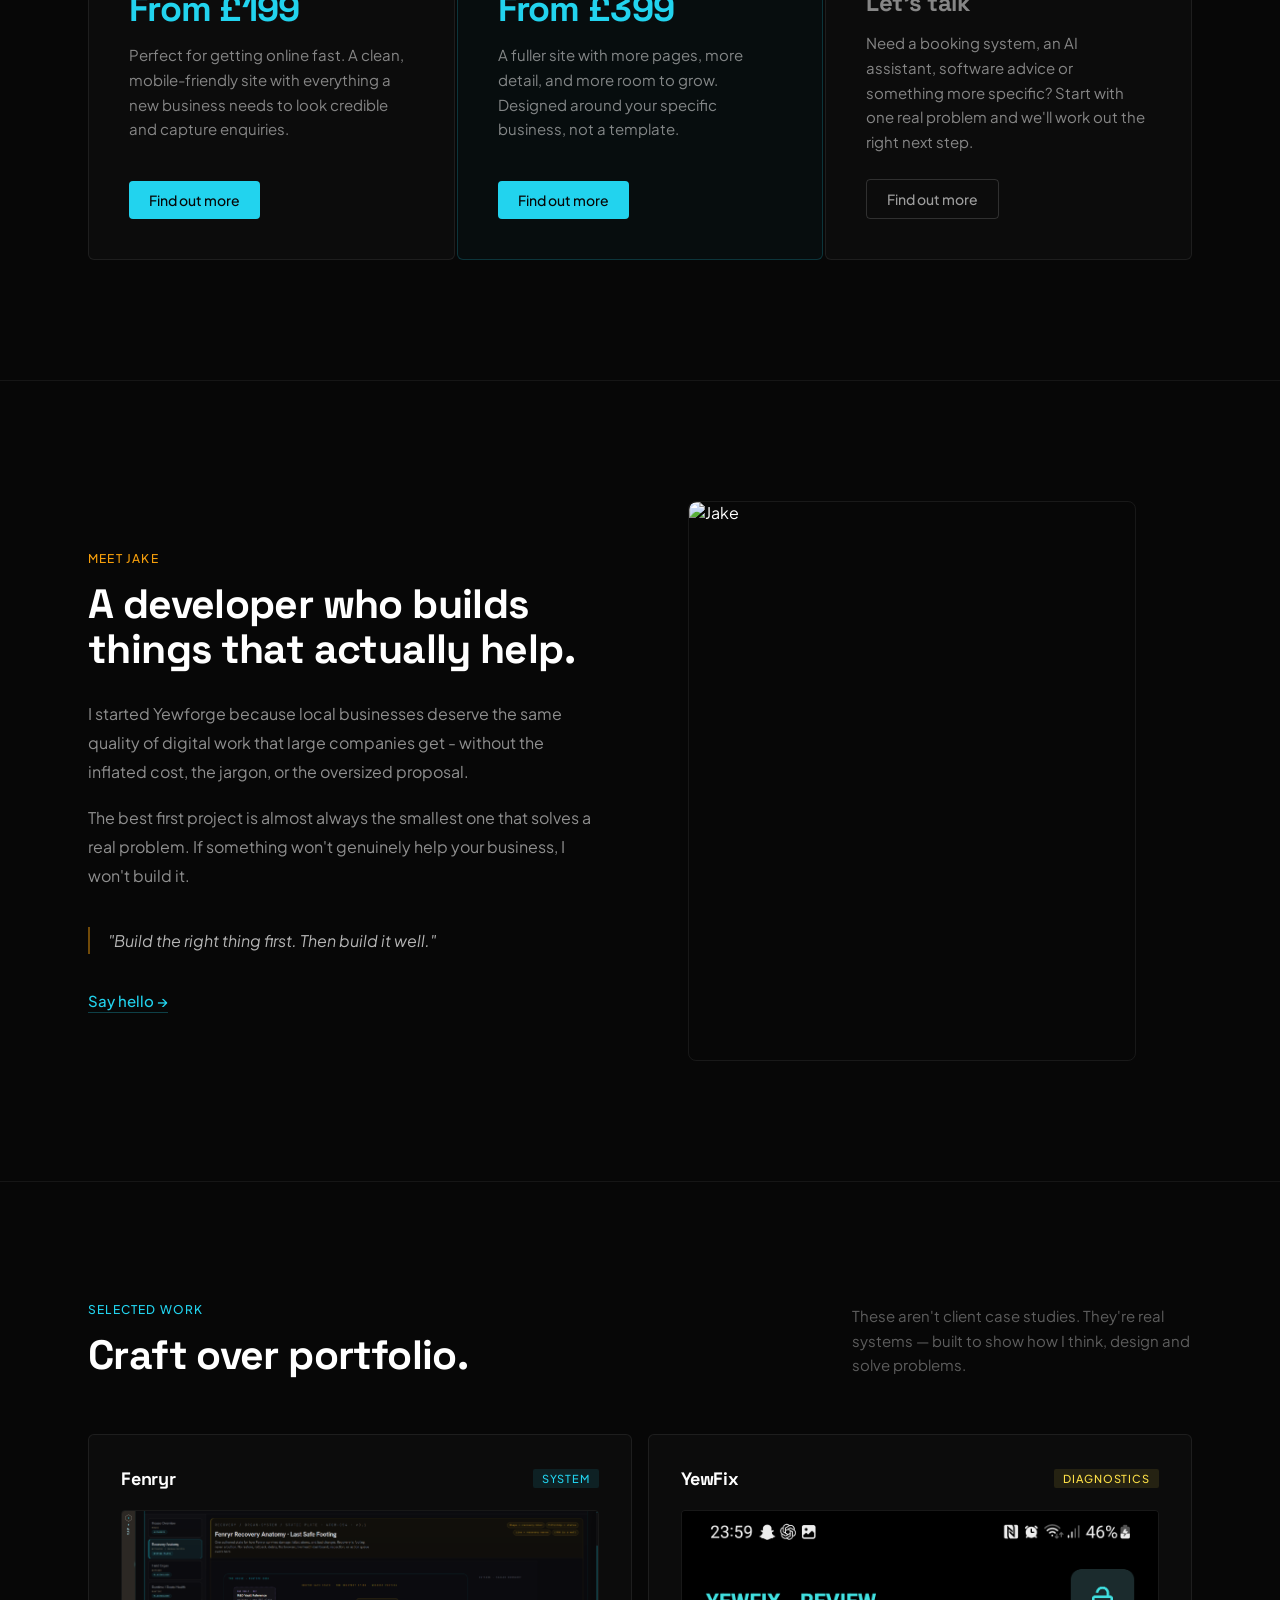
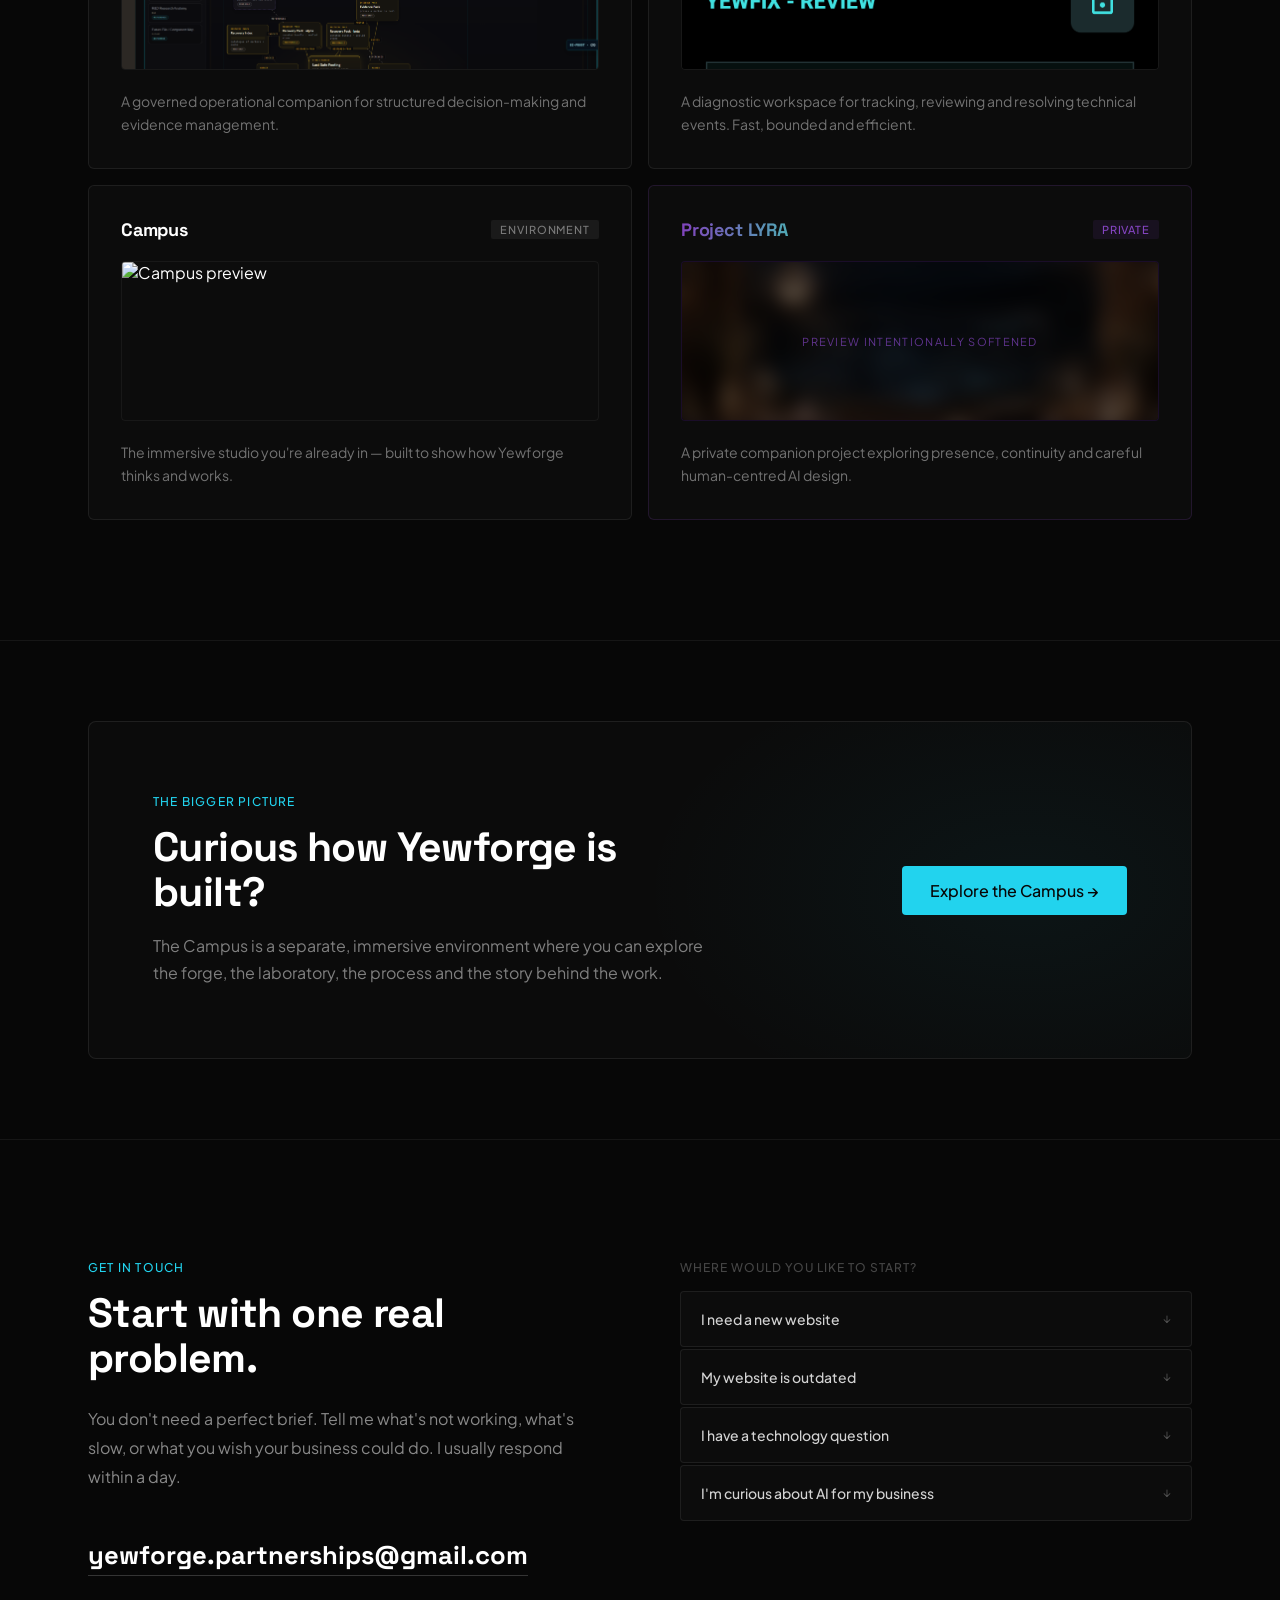
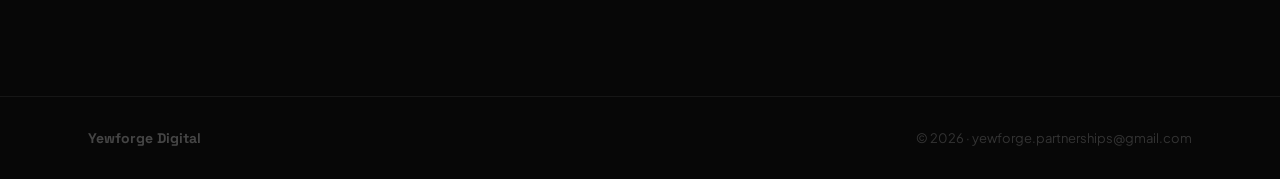
==== commit 074e1b0f: "Align Campus pages with YewForge visual system" ====
--- a/index.html
+++ b/index.html
@@ -1,15 +1,14 @@
-<!DOCTYPE html>
+﻿<!DOCTYPE html>
 <html lang="en">
 <head>
   <meta charset="UTF-8" />
   <meta name="viewport" content="width=device-width, initial-scale=1.0" />
-  <title>Yewforge Digital — Websites for local businesses</title>
-  <meta name="description" content="Modern websites for local businesses, built by Jake at Yewforge Digital. No jargon, no pressure — practical technology that helps your business grow." />
+  <title>Yewforge Digital - Websites for local businesses</title>
+  <meta name="description" content="Modern websites for local businesses, built by Jake at Yewforge Digital. No jargon, no pressure - practical technology that helps your business grow." />
   <link rel="preconnect" href="https://fonts.googleapis.com" />
   <link rel="preconnect" href="https://fonts.gstatic.com" crossorigin />
   <link href="https://fonts.googleapis.com/css2?family=Space+Grotesk:wght@400;500;600;700&family=Plus+Jakarta+Sans:ital,wght@0,300;0,400;0,500;0,600;1,400&display=swap" rel="stylesheet" />
   <style>
-    /* ── Reset ──────────────────────────────────────────────────── */
     *, *::before, *::after { box-sizing: border-box; margin: 0; padding: 0; }
     html { scroll-behavior: smooth; }
     body {
@@ -20,12 +19,10 @@
       -moz-osx-font-smoothing: grayscale;
     }
 
-    /* ── Layout ─────────────────────────────────────────────────── */
     .container { max-width: 1200px; margin: 0 auto; padding: 0 48px; }
     .section    { padding: 120px 0; border-top: 1px solid rgba(255,255,255,0.06); }
     .section--sm { padding: 80px 0; border-top: 1px solid rgba(255,255,255,0.06); }
 
-    /* ── Nav ────────────────────────────────────────────────────── */
     .nav {
       position: fixed; top: 0; left: 0; right: 0; z-index: 200;
       height: 64px; display: flex; align-items: center; justify-content: space-between;
@@ -53,7 +50,6 @@
     .btn-primary:hover { background: #67e8f9; }
     .btn-primary--lg { font-size: 16px; padding: 14px 28px; }
 
-    /* ── Hero ───────────────────────────────────────────────────── */
     .hero { min-height: 100vh; position: relative; overflow: hidden; display: flex; align-items: center; }
     .hero-bg { position: absolute; inset: 0; pointer-events: none; overflow: hidden; }
     .hero-bg-cyan   { position: absolute; width: 900px; height: 700px; top: -160px; left: -200px; background: radial-gradient(ellipse, rgba(34,211,238,0.065) 0%, transparent 68%); }
@@ -64,22 +60,19 @@
     .hero-lead      { font-family: 'Plus Jakarta Sans', sans-serif; font-size: clamp(16px,1.6vw,19px); line-height: 1.8; color: rgba(255,255,255,0.58); max-width: 500px; margin: 0 0 48px; }
     .hero-ctas      { display: flex; gap: 14px; align-items: center; flex-wrap: wrap; }
     .btn-ghost      { font-family: 'Plus Jakarta Sans', sans-serif; font-size: 16px; color: rgba(255,255,255,0.45); text-decoration: none; display: flex; align-items: center; gap: 6px; transition: color 0.2s; }
-    .btn-ghost:hover{ color: #fff; }
-    .hero-sub       { font-family: 'Plus Jakarta Sans', sans-serif; font-size: 13px; color: rgba(255,255,255,0.2); margin-top: 88px; letter-spacing: 0.06em; text-wrap: pretty; }
-
-    /* ── Typography helpers ─────────────────────────────────────── */
+    .btn-ghost:hover { color: #fff; }
+    .hero-sub       { font-family: 'Plus Jakarta Sans', sans-serif; font-size: 13px; color: rgba(255,255,255,0.2); margin-top: 88px; letter-spacing: 0.06em; }
+
     .eyebrow        { font-family: 'Plus Jakarta Sans', sans-serif; font-size: 12px; font-weight: 500; letter-spacing: 0.10em; text-transform: uppercase; color: #22d3ee; margin-bottom: 16px; }
     .eyebrow--amber { color: #f59e0b; }
-    .section-h2     { font-family: 'Space Grotesk', sans-serif; font-weight: 700; font-size: clamp(30px,3.8vw,52px); letter-spacing: -0.015em; color: #fff; line-height: 1.1; text-wrap: pretty; }
+    .section-h2     { font-family: 'Space Grotesk', sans-serif; font-weight: 700; font-size: clamp(30px,3.8vw,52px); letter-spacing: -0.015em; color: #fff; line-height: 1.1; }
     .section-h2--sm { font-size: clamp(28px,3.2vw,44px); }
 
-    /* ── Grid helpers ───────────────────────────────────────────── */
     .grid-2       { display: grid; grid-template-columns: 1fr 1fr; gap: 2px; }
     .grid-3       { display: grid; grid-template-columns: repeat(3,1fr); gap: 2px; }
     .grid-2col    { display: grid; grid-template-columns: 1fr 1fr; gap: 80px; align-items: start; }
     .grid-2col--center { align-items: center; gap: 96px; }
 
-    /* ── Service cards ──────────────────────────────────────────── */
     .card         { background: rgba(255,255,255,0.025); border: 1px solid rgba(255,255,255,0.07); border-radius: 6px; padding: 40px; transition: border-color 0.25s, background 0.25s; }
     .card:hover   { border-color: rgba(34,211,238,0.28); background: rgba(34,211,238,0.025); }
     .card--amber:hover { border-color: rgba(245,158,11,0.28); background: rgba(245,158,11,0.02); }
@@ -92,21 +85,18 @@
     .card-h3      { font-family: 'Space Grotesk', sans-serif; font-weight: 600; font-size: 19px; letter-spacing: -0.01em; color: #fff; margin: 0 0 12px; }
     .card-body    { font-family: 'Plus Jakarta Sans', sans-serif; font-size: 15px; line-height: 1.7; color: rgba(255,255,255,0.48); margin: 0; }
 
-    /* ── Trust strip ────────────────────────────────────────────── */
     .trust-row  { display: flex; align-items: stretch; }
     .trust-cell { flex: 1; padding: 48px 40px; border-right: 1px solid rgba(255,255,255,0.06); }
     .trust-cell:last-child { border-right: none; }
     .trust-title { font-family: 'Space Grotesk', sans-serif; font-weight: 700; font-size: 17px; color: #fff; margin: 0 0 10px; }
     .trust-body  { font-family: 'Plus Jakarta Sans', sans-serif; font-size: 15px; line-height: 1.7; color: rgba(255,255,255,0.42); margin: 0; }
 
-    /* ── Process ────────────────────────────────────────────────── */
     .process-grid  { display: grid; grid-template-columns: repeat(3,1fr); gap: 2px; margin-top: 56px; }
     .process-card  { padding: 40px; border: 1px solid rgba(255,255,255,0.07); border-radius: 6px; background: rgba(255,255,255,0.02); }
     .process-num   { font-family: 'Space Grotesk', sans-serif; font-weight: 700; font-size: 48px; color: rgba(34,211,238,0.1); line-height: 1; margin-bottom: 20px; letter-spacing: -0.02em; }
     .process-title { font-family: 'Space Grotesk', sans-serif; font-weight: 600; font-size: 18px; color: #fff; margin: 0 0 10px; }
     .process-body  { font-family: 'Plus Jakarta Sans', sans-serif; font-size: 15px; line-height: 1.7; color: rgba(255,255,255,0.45); margin: 0; }
 
-    /* ── Pricing ────────────────────────────────────────────────── */
     .pricing-grid  { display: grid; grid-template-columns: repeat(3,1fr); gap: 2px; margin-top: 56px; }
     .pricing-card  { padding: 40px; border: 1px solid rgba(255,255,255,0.07); border-radius: 6px; background: rgba(255,255,255,0.025); display: flex; flex-direction: column; gap: 16px; transition: border-color 0.25s, background 0.25s; }
     .pricing-card:hover { border-color: rgba(34,211,238,0.28); background: rgba(34,211,238,0.025); }
@@ -115,12 +105,11 @@
     .pricing-price { font-family: 'Space Grotesk', sans-serif; font-weight: 700; font-size: 36px; color: #22d3ee; letter-spacing: -0.02em; line-height: 1; }
     .pricing-price--chat { font-size: 24px; color: rgba(255,255,255,0.5); }
     .pricing-body  { font-family: 'Plus Jakarta Sans', sans-serif; font-size: 15px; line-height: 1.65; color: rgba(255,255,255,0.5); margin: 0; flex: 1; }
-    .pricing-cta   { display: inline-block; font-family: 'Plus Jakarta Sans', sans-serif; font-size: 14px; font-weight: 500; color: #070707; background: #22d3ee; padding: 10px 20px; border-radius: 4px; text-decoration: none; transition: background 0.2s; align-self: flex-start; margin-top: 8px; }
+    .pricing-cta   { display: inline-block; font-family: 'Plus Jakarta Sans', sans-serif; font-size: 14px; font-weight: 500; color: #070707; background: #22d3ee; padding: 10px 20px; border-radius: 4px; text-decoration: none; transition: background 0.2s; align-self: flex-start; margin-top: 8px; cursor: pointer; border: none; }
     .pricing-cta:hover { background: #67e8f9; }
     .pricing-cta--ghost { background: transparent; color: rgba(255,255,255,0.6); border: 1px solid rgba(255,255,255,0.15); }
     .pricing-cta--ghost:hover { background: rgba(255,255,255,0.06); color: #fff; }
 
-    /* ── Jake section ───────────────────────────────────────────── */
     .jake-photo-wrap  { aspect-ratio: 4/5; max-height: 560px; background: rgba(255,255,255,0.03); border: 1px solid rgba(255,255,255,0.07); border-radius: 8px; display: flex; flex-direction: column; align-items: center; justify-content: center; gap: 14px; position: relative; overflow: hidden; }
     .jake-monogram    { width: 72px; height: 72px; border-radius: 50%; background: rgba(245,158,11,0.1); border: 1px solid rgba(245,158,11,0.2); display: flex; align-items: center; justify-content: center; }
     .jake-monogram span { font-family: 'Space Grotesk', sans-serif; font-weight: 700; font-size: 28px; color: rgba(245,158,11,0.5); }
@@ -131,7 +120,6 @@
     .jake-link        { font-family: 'Plus Jakarta Sans', sans-serif; font-size: 15px; font-weight: 500; color: #22d3ee; text-decoration: none; border-bottom: 1px solid rgba(34,211,238,0.28); padding-bottom: 2px; transition: border-color 0.2s; }
     .jake-link:hover  { border-color: rgba(34,211,238,0.7); }
 
-    /* ── Work cards ─────────────────────────────────────────────── */
     .work-card        { background: rgba(255,255,255,0.025); border: 1px solid rgba(255,255,255,0.07); border-radius: 6px; padding: 32px; display: flex; flex-direction: column; gap: 20px; transition: border-color 0.25s; }
     .work-card--cyan:hover   { border-color: rgba(34,211,238,0.3); }
     .work-card--banana:hover { border-color: rgba(253,224,71,0.3); }
@@ -149,27 +137,53 @@
     .work-glyph       { font-family: 'Space Grotesk', sans-serif; font-weight: 700; font-size: 56px; letter-spacing: -0.02em; }
     .work-body        { font-family: 'Plus Jakarta Sans', sans-serif; font-size: 14px; line-height: 1.65; color: rgba(255,255,255,0.42); margin: 0; }
 
-    /* ── Campus CTA ─────────────────────────────────────────────── */
     .campus-card         { background: rgba(255,255,255,0.02); border: 1px solid rgba(255,255,255,0.08); border-radius: 8px; padding: 72px 64px; position: relative; overflow: hidden; display: flex; align-items: center; justify-content: space-between; gap: 48px; flex-wrap: wrap; }
     .campus-card-glow    { position: absolute; inset: 0; background: radial-gradient(ellipse 50% 100% at 85% 50%, rgba(34,211,238,0.05) 0%, transparent 70%); pointer-events: none; }
     .campus-card-content { position: relative; z-index: 1; max-width: 560px; }
 
-    /* ── Contact ────────────────────────────────────────────────── */
     .contact-email       { font-family: 'Space Grotesk', sans-serif; font-weight: 700; font-size: clamp(17px,2vw,26px); color: #fff; text-decoration: none; border-bottom: 1px solid rgba(255,255,255,0.18); padding-bottom: 4px; display: inline-block; transition: color 0.2s, border-color 0.2s; }
     .contact-email:hover { color: #22d3ee; border-color: rgba(34,211,238,0.45); }
-    .contact-chip        { display: block; padding: 18px 20px; background: rgba(255,255,255,0.025); border: 1px solid rgba(255,255,255,0.07); border-radius: 4px; text-decoration: none; transition: border-color 0.2s, background 0.2s; }
-    .contact-chip:hover  { border-color: rgba(34,211,238,0.25); background: rgba(34,211,238,0.025); }
-    .contact-chip--amber:hover { border-color: rgba(245,158,11,0.25); background: rgba(245,158,11,0.015); }
-    .contact-chip-title  { display: block; font-family: 'Plus Jakarta Sans', sans-serif; font-size: 14px; font-weight: 500; color: rgba(255,255,255,0.82); }
-    .contact-chip-sub    { display: block; font-family: 'Plus Jakarta Sans', sans-serif; font-size: 13px; color: rgba(255,255,255,0.3); margin-top: 3px; }
-
-    /* ── Footer ─────────────────────────────────────────────────── */
+
     .footer       { border-top: 1px solid rgba(255,255,255,0.06); }
     .footer-inner { display: flex; align-items: center; justify-content: space-between; gap: 16px; padding: 32px 48px; max-width: 1200px; margin: 0 auto; }
     .footer-brand { font-family: 'Space Grotesk', sans-serif; font-weight: 700; font-size: 14px; color: rgba(255,255,255,0.25); }
     .footer-copy  { font-family: 'Plus Jakarta Sans', sans-serif; font-size: 13px; color: rgba(255,255,255,0.18); }
 
-    /* ── Responsive ─────────────────────────────────────────────── */
+    /* Pricing modal */
+    #yw-modal { display: none; position: fixed; inset: 0; z-index: 500; padding: 20px; align-items: center; justify-content: center; }
+    #yw-modal.open { display: flex; }
+    #yw-modal-bg { position: absolute; inset: 0; background: rgba(0,0,0,0.78); backdrop-filter: blur(6px); -webkit-backdrop-filter: blur(6px); cursor: pointer; }
+    #yw-modal-panel { position: relative; z-index: 1; background: #111213; border: 1px solid rgba(255,255,255,0.1); border-radius: 8px; max-width: 540px; width: 100%; max-height: 90vh; overflow-y: auto; padding: 48px; transform: translateY(18px); opacity: 0; transition: transform 0.32s cubic-bezier(0.16,1,0.3,1), opacity 0.32s ease; }
+    #yw-modal.open #yw-modal-panel { transform: translateY(0); opacity: 1; }
+    #yw-modal-close { position: absolute; top: 14px; right: 14px; background: none; border: none; color: rgba(255,255,255,0.35); font-size: 20px; line-height: 1; cursor: pointer; width: 32px; height: 32px; display: flex; align-items: center; justify-content: center; border-radius: 4px; transition: color 0.2s, background 0.2s; font-family: inherit; }
+    #yw-modal-close:hover { color: #fff; background: rgba(255,255,255,0.06); }
+    .modal-label { font-family: 'Space Grotesk', sans-serif; font-weight: 700; font-size: 20px; color: #fff; margin: 0 0 4px; }
+    .modal-price { font-family: 'Space Grotesk', sans-serif; font-weight: 700; font-size: 30px; color: #22d3ee; letter-spacing: -0.02em; margin: 0 0 32px; }
+    .modal-section { font-family: 'Plus Jakarta Sans', sans-serif; font-size: 11px; font-weight: 600; letter-spacing: 0.1em; text-transform: uppercase; color: rgba(255,255,255,0.3); margin: 0 0 10px; }
+    .modal-list { list-style: none; margin: 0 0 24px; padding: 0; display: flex; flex-direction: column; gap: 7px; }
+    .modal-list li { font-family: 'Plus Jakarta Sans', sans-serif; font-size: 15px; color: rgba(255,255,255,0.68); display: flex; gap: 10px; line-height: 1.5; }
+    .modal-list li::before { content: '--'; color: #22d3ee; flex-shrink: 0; }
+    .modal-text { font-family: 'Plus Jakarta Sans', sans-serif; font-size: 15px; line-height: 1.7; color: rgba(255,255,255,0.58); margin: 0 0 24px; }
+    .modal-rule { border: none; border-top: 1px solid rgba(255,255,255,0.06); margin: 24px 0; }
+    .modal-cta { display: inline-block; font-family: 'Plus Jakarta Sans', sans-serif; font-size: 15px; font-weight: 500; color: #070707; background: #22d3ee; padding: 13px 24px; border-radius: 4px; text-decoration: none; margin-top: 8px; transition: background 0.2s; }
+    .modal-cta:hover { background: #67e8f9; }
+
+    /* Expandable contact chips */
+    .exp-chip { cursor: pointer; background: rgba(255,255,255,0.025); border: 1px solid rgba(255,255,255,0.07); border-radius: 4px; overflow: hidden; transition: border-color 0.2s; }
+    .exp-chip:hover, .exp-chip:focus-within { border-color: rgba(34,211,238,0.25); }
+    .exp-chip--amber:hover, .exp-chip--amber:focus-within { border-color: rgba(245,158,11,0.25); }
+    .exp-chip-hd { display: flex; align-items: center; justify-content: space-between; gap: 12px; padding: 18px 20px; user-select: none; }
+    .exp-chip-title { font-family: 'Plus Jakarta Sans', sans-serif; font-size: 14px; font-weight: 500; color: rgba(255,255,255,0.82); }
+    .exp-chip-arrow { font-size: 12px; color: rgba(255,255,255,0.28); flex-shrink: 0; transition: transform 0.25s cubic-bezier(0.16,1,0.3,1); }
+    .exp-chip.open .exp-chip-arrow { transform: rotate(180deg); }
+    .exp-chip-bd { display: none; padding: 0 20px 18px; border-top: 1px solid rgba(255,255,255,0.05); }
+    .exp-chip.open .exp-chip-bd { display: block; }
+    .exp-chip-desc { font-family: 'Plus Jakarta Sans', sans-serif; font-size: 14px; line-height: 1.65; color: rgba(255,255,255,0.45); margin: 14px 0 12px; }
+    .exp-chip-cta { font-family: 'Plus Jakarta Sans', sans-serif; font-size: 13px; font-weight: 500; color: #22d3ee; text-decoration: none; border-bottom: 1px solid rgba(34,211,238,0.25); padding-bottom: 1px; transition: border-color 0.2s; }
+    .exp-chip-cta:hover { border-color: rgba(34,211,238,0.7); }
+    .exp-chip--amber .exp-chip-cta { color: #f59e0b; border-color: rgba(245,158,11,0.25); }
+    .exp-chip--amber .exp-chip-cta:hover { border-color: rgba(245,158,11,0.7); }
+
     @media (max-width: 960px) {
       .nav-links          { display: none; }
       .grid-2             { grid-template-columns: 1fr; }
@@ -184,7 +198,6 @@
       .campus-card        { flex-direction: column; padding: 48px 32px; }
       .jake-photo-wrap    { max-height: 320px; }
       .footer-inner       { flex-direction: column; align-items: flex-start; }
-      /* service card spanning two columns falls back to single */
       .card[style*="grid-column"] { grid-column: auto !important; }
     }
     @media (max-width: 640px) {
@@ -201,7 +214,6 @@
 </head>
 <body>
 
-<!-- ── NAV ──────────────────────────────────────────────── -->
 <nav class="nav" id="yw-nav">
   <a class="nav-brand" href="#">
     <span class="nav-brand-name">Yewforge</span>
@@ -216,7 +228,6 @@
   <a class="btn-primary" href="#contact">Get in touch</a>
 </nav>
 
-<!-- ── HERO ─────────────────────────────────────────────── -->
 <section class="hero">
   <div class="hero-bg">
     <div class="hero-bg-cyan"></div>
@@ -229,19 +240,18 @@
       as hard as you do.
     </h1>
     <p class="hero-lead" data-hero="160">
-      Modern websites for local businesses, built by one developer who cares about getting it right. No jargon, no pressure — just thoughtful technology that helps your business grow.
+      Modern websites for local businesses, built by one developer who cares about getting it right. No jargon, no pressure - just thoughtful technology that helps your business grow.
     </p>
     <div class="hero-ctas" data-hero="240">
       <a class="btn-primary btn-primary--lg" href="#contact">Start a conversation</a>
-      <a class="btn-ghost" href="#services">See what I build <span>↓</span></a>
+      <a class="btn-ghost" href="#services">See what I build &darr;</a>
     </div>
     <p class="hero-sub" data-hero="400">
-      Cafés · Restaurants · Barbers · Tradespeople · Independent shops · Consultants · Sole traders
+      Caf&eacute;s &middot; Restaurants &middot; Barbers &middot; Tradespeople &middot; Independent shops &middot; Consultants &middot; Sole traders
     </p>
   </div>
 </section>
 
-<!-- ── SERVICES ──────────────────────────────────────────── -->
 <section class="section" id="services">
   <div class="container">
     <div class="reveal" style="margin-bottom:56px;">
@@ -268,13 +278,12 @@
   </div>
 </section>
 
-<!-- ── TRUST STRIP ───────────────────────────────────────── -->
 <section style="border-top:1px solid rgba(255,255,255,0.06);border-bottom:1px solid rgba(255,255,255,0.06);">
   <div class="container">
     <div class="trust-row reveal">
       <div class="trust-cell">
         <p class="trust-title">Independent</p>
-        <p class="trust-body">No agency overhead. No account managers. Just Jake — accountable for everything that gets built.</p>
+        <p class="trust-body">No agency overhead. No account managers. Just Jake - accountable for everything that gets built.</p>
       </div>
       <div class="trust-cell">
         <p class="trust-title">Honest</p>
@@ -288,7 +297,6 @@
   </div>
 </section>
 
-<!-- ── PROCESS ───────────────────────────────────────────── -->
 <section class="section" id="process">
   <div class="container">
     <div class="reveal">
@@ -299,11 +307,11 @@
       <div class="process-card reveal" data-delay="0">
         <div class="process-num">01</div>
         <p class="process-title">Start with one real thing</p>
-        <p class="process-body">Tell me what's frustrating, slow or missing. No forms, no spec documents — just a conversation about your business.</p>
+        <p class="process-body">Tell me what's frustrating, slow or missing. No forms, no spec documents - just a conversation about your business.</p>
       </div>
       <div class="process-card reveal" data-delay="80">
         <div class="process-num">02</div>
-        <p class="process-title">We shape the right solution</p>
+        <p class="process-title">I'll shape the right solution</p>
         <p class="process-body">I'll be honest about what will help and what won't. Then I'll give you a clear plan before anything gets built.</p>
       </div>
       <div class="process-card reveal" data-delay="160">
@@ -315,7 +323,6 @@
   </div>
 </section>
 
-<!-- ── PRICING ───────────────────────────────────────────── -->
 <section class="section" id="pricing">
   <div class="container">
     <div class="reveal">
@@ -325,27 +332,26 @@
     <div class="pricing-grid">
       <div class="pricing-card reveal" data-delay="0">
         <p class="pricing-label">Website Starter</p>
-        <p class="pricing-price">From £199</p>
+        <p class="pricing-price">From &pound;199</p>
         <p class="pricing-body">Perfect for getting online fast. A clean, mobile-friendly site with everything a new business needs to look credible and capture enquiries.</p>
-        <a class="pricing-cta" href="#" data-mail="starter">Get started</a>
+        <button class="pricing-cta" type="button" onclick="openModal('starter')">Find out more</button>
       </div>
       <div class="pricing-card pricing-card--featured reveal" data-delay="80">
         <p class="pricing-label">Business Website</p>
-        <p class="pricing-price">From £399</p>
+        <p class="pricing-price">From &pound;399</p>
         <p class="pricing-body">A fuller site with more pages, more detail, and more room to grow. Designed around your specific business, not a template.</p>
-        <a class="pricing-cta" href="#" data-mail="business">Get started</a>
+        <button class="pricing-cta" type="button" onclick="openModal('business')">Find out more</button>
       </div>
       <div class="pricing-card reveal" data-delay="160">
         <p class="pricing-label">Something different?</p>
-        <p class="pricing-price pricing-price--chat">Let's chat</p>
+        <p class="pricing-price pricing-price--chat">Let's talk</p>
         <p class="pricing-body">Need a booking system, an AI assistant, software advice or something more specific? Start with one real problem and we'll work out the right next step.</p>
-        <a class="pricing-cta pricing-cta--ghost" href="#" data-mail="custom">Start a conversation</a>
-      </div>
-    </div>
-  </div>
-</section>
-
-<!-- ── MEET JAKE ─────────────────────────────────────────── -->
+        <button class="pricing-cta pricing-cta--ghost" type="button" onclick="openModal('custom')">Find out more</button>
+      </div>
+    </div>
+  </div>
+</section>
+
 <section class="section" id="jake">
   <div class="container">
     <div class="grid-2col grid-2col--center">
@@ -353,7 +359,7 @@
         <p class="eyebrow eyebrow--amber reveal">Meet Jake</p>
         <h2 class="section-h2 section-h2--sm reveal" style="margin-bottom:28px;">A developer who builds things that actually help.</h2>
         <p style="font-family:'Plus Jakarta Sans',sans-serif;font-size:16px;line-height:1.8;color:rgba(255,255,255,0.55);margin:0 0 18px;" class="reveal">
-          I started YewForge because local businesses deserve the same quality of digital work that large companies get — without the inflated cost, the jargon, or the oversized proposal.
+          I started Yewforge because local businesses deserve the same quality of digital work that large companies get - without the inflated cost, the jargon, or the oversized proposal.
         </p>
         <p style="font-family:'Plus Jakarta Sans',sans-serif;font-size:16px;line-height:1.8;color:rgba(255,255,255,0.55);margin:0 0 36px;" class="reveal">
           The best first project is almost always the smallest one that solves a real problem. If something won't genuinely help your business, I won't build it.
@@ -361,20 +367,17 @@
         <blockquote class="jake-blockquote reveal">
           <p>"Build the right thing first. Then build it well."</p>
         </blockquote>
-        <a class="jake-link reveal" href="#" data-mail="hello">Say hello →</a>
+        <a class="jake-link reveal" href="#" data-mail="hello">Say hello &rarr;</a>
       </div>
       <div class="reveal">
-        <div class="jake-photo-wrap">
-          <div class="jake-monogram"><span>J</span></div>
-          <p class="jake-photo-label">← Add a photo of Jake here</p>
-          <div class="jake-amber-glow"></div>
-        </div>
-      </div>
-    </div>
-  </div>
-</section>
-
-<!-- ── SELECTED WORK ─────────────────────────────────────── -->
+        <div class="jake-photo-wrap" style="padding:0;background:transparent;">
+          <img src="assets/jake-yewforge-portrait.png" alt="Jake" style="width:100%;height:100%;object-fit:cover;object-position:top center;display:block;border-radius:8px;" />
+        </div>
+      </div>
+    </div>
+  </div>
+</section>
+
 <section class="section" id="work">
   <div class="container">
     <div class="reveal" style="margin-bottom:56px;display:flex;align-items:flex-end;justify-content:space-between;gap:32px;flex-wrap:wrap;">
@@ -382,63 +385,79 @@
         <p class="eyebrow">Selected work</p>
         <h2 class="section-h2 section-h2--sm">Craft over portfolio.</h2>
       </div>
-      <p style="font-family:'Plus Jakarta Sans',sans-serif;font-size:15px;color:rgba(255,255,255,0.35);max-width:340px;line-height:1.65;margin:0;text-wrap:pretty;">These aren't client case studies. They're real systems — built to show how I think, design and solve problems.</p>
-    </div>
-    <div class="grid-3">
-      <div class="work-card work-card--cyan reveal" data-delay="0">
+      <p style="font-family:'Plus Jakarta Sans',sans-serif;font-size:15px;color:rgba(255,255,255,0.35);max-width:340px;line-height:1.65;margin:0;">These aren't client case studies. They're real systems &mdash; built to show how I think, design and solve problems.</p>
+    </div>
+    <div style="display:grid;grid-template-columns:repeat(2,1fr);gap:16px;">
+
+      <div class="work-card work-card--cyan reveal" data-delay="0" onclick="openProjectModal('fenryr')" style="cursor:pointer;">
         <div class="work-card-header">
           <span class="work-card-title">Fenryr</span>
           <span class="work-badge work-badge--cyan">System</span>
         </div>
-        <div class="work-preview work-preview--cyan">
-          <span class="work-glyph" style="color:rgba(34,211,238,0.12);">F</span>
+        <div style="height:160px;border-radius:4px;border:1px solid rgba(255,255,255,0.05);overflow:hidden;margin-bottom:0;">
+          <img src="assets/fenryr-screenshot.png" alt="Fenryr preview" style="width:100%;height:100%;object-fit:cover;object-position:top left;display:block;" />
         </div>
         <p class="work-body">A governed operational companion for structured decision-making and evidence management.</p>
       </div>
-      <div class="work-card work-card--banana reveal" data-delay="80">
+
+      <div class="work-card work-card--banana reveal" data-delay="80" onclick="openProjectModal('yewfix')" style="cursor:pointer;">
         <div class="work-card-header">
           <span class="work-card-title">YewFix</span>
           <span class="work-badge work-badge--banana">Diagnostics</span>
         </div>
-        <div class="work-preview work-preview--banana">
-          <span class="work-glyph" style="color:rgba(253,224,71,0.14);">Y</span>
+        <div style="height:160px;border-radius:4px;border:1px solid rgba(255,255,255,0.05);overflow:hidden;margin-bottom:0;">
+          <img src="assets/yewfix-screenshot.png" alt="YewFix preview" style="width:100%;height:100%;object-fit:cover;object-position:top left;display:block;" />
         </div>
         <p class="work-body">A diagnostic workspace for tracking, reviewing and resolving technical events. Fast, bounded and efficient.</p>
       </div>
-      <div class="work-card work-card--white reveal" data-delay="160">
+
+      <div class="work-card work-card--white reveal" data-delay="160" onclick="openProjectModal('campus')" style="cursor:pointer;">
         <div class="work-card-header">
           <span class="work-card-title">Campus</span>
           <span class="work-badge work-badge--muted">Environment</span>
         </div>
-        <div class="work-preview work-preview--white">
-          <span class="work-glyph" style="color:rgba(255,255,255,0.07);">C</span>
-        </div>
-        <p class="work-body">The immersive studio you're already in — built to show how YewForge thinks and works.</p>
-      </div>
-    </div>
-  </div>
-</section>
-
-<!-- ── CAMPUS INVITE ─────────────────────────────────────── -->
+        <div style="height:160px;border-radius:4px;border:1px solid rgba(255,255,255,0.05);overflow:hidden;margin-bottom:0;">
+          <img src="screenshots/01-preview.png" alt="Campus preview" style="width:100%;height:100%;object-fit:cover;object-position:top left;display:block;" />
+        </div>
+        <p class="work-body">The immersive studio you're already in &mdash; built to show how Yewforge thinks and works.</p>
+      </div>
+
+      <div class="work-card reveal" data-delay="240" onclick="openProjectModal('lyra')" style="cursor:pointer;border-color:rgba(168,85,247,0.14);">
+        <div class="work-card-header">
+          <span class="work-card-title" style="background:linear-gradient(90deg,rgba(168,85,247,0.75),rgba(103,221,237,0.75));-webkit-background-clip:text;-webkit-text-fill-color:transparent;background-clip:text;">Project LYRA</span>
+          <span class="work-badge" style="color:rgba(168,85,247,0.75);background:rgba(168,85,247,0.08);">Private</span>
+        </div>
+        <div style="height:160px;border-radius:4px;border:1px solid rgba(168,85,247,0.1);overflow:hidden;position:relative;background:rgba(10,6,18,0.9);">
+          <img src="assets/project-lyra-hidden.png" alt="Project LYRA" style="width:100%;height:100%;object-fit:cover;object-position:center;display:block;filter:blur(8px) brightness(0.4) saturate(0.65);transform:scale(1.12);" />
+          <div style="position:absolute;inset:0;display:flex;align-items:center;justify-content:center;">
+            <span style="font-family:'Plus Jakarta Sans',sans-serif;font-size:11px;color:rgba(168,85,247,0.55);letter-spacing:0.12em;text-transform:uppercase;">Preview intentionally softened</span>
+          </div>
+        </div>
+        <p class="work-body">A private companion project exploring presence, continuity and careful human-centred AI design.</p>
+      </div>
+
+    </div>
+  </div>
+</section>
+
 <section class="section--sm">
   <div class="container">
     <div class="campus-card reveal">
       <div class="campus-card-glow"></div>
       <div class="campus-card-content">
         <p class="eyebrow">The bigger picture</p>
-        <h2 class="section-h2 section-h2--sm" style="margin-bottom:16px;">Curious how YewForge is built?</h2>
+        <h2 class="section-h2 section-h2--sm" style="margin-bottom:16px;">Curious how Yewforge is built?</h2>
         <p style="font-family:'Plus Jakarta Sans',sans-serif;font-size:16px;line-height:1.7;color:rgba(255,255,255,0.48);margin:0;">
           The Campus is a separate, immersive environment where you can explore the forge, the laboratory, the process and the story behind the work.
         </p>
       </div>
       <a class="btn-primary btn-primary--lg" href="campus.html" style="position:relative;z-index:1;flex-shrink:0;">
-        Explore the Campus →
+        Explore the Campus &rarr;
       </a>
     </div>
   </div>
 </section>
 
-<!-- ── CONTACT ───────────────────────────────────────────── -->
 <section class="section" id="contact">
   <div class="container">
     <div class="grid-2col">
@@ -448,121 +467,310 @@
         <p style="font-family:'Plus Jakarta Sans',sans-serif;font-size:16px;line-height:1.8;color:rgba(255,255,255,0.52);margin:0 0 48px;" class="reveal">
           You don't need a perfect brief. Tell me what's not working, what's slow, or what you wish your business could do. I usually respond within a day.
         </p>
-        <a class="contact-email reveal" href="#" data-mail="display"><span data-mail-text="1">&#8203;</span></a>
+        <a class="contact-email reveal" href="#" data-mail="display"><span data-mail-text="1"></span></a>
       </div>
       <div class="reveal">
-        <p style="font-family:'Plus Jakarta Sans',sans-serif;font-size:12px;color:rgba(255,255,255,0.25);margin-bottom:16px;letter-spacing:0.08em;text-transform:uppercase;font-weight:500;">Common starting points</p>
+        <p style="font-family:'Plus Jakarta Sans',sans-serif;font-size:12px;color:rgba(255,255,255,0.25);margin-bottom:16px;letter-spacing:0.08em;text-transform:uppercase;font-weight:500;">Where would you like to start?</p>
         <div style="display:flex;flex-direction:column;gap:2px;">
-          <a class="contact-chip" href="#" data-mail="new-site">
-            <span class="contact-chip-title">I need a new website</span>
-            <span class="contact-chip-sub">Opens an email conversation</span>
-          </a>
-          <a class="contact-chip" href="#" data-mail="update">
-            <span class="contact-chip-title">My website is outdated</span>
-            <span class="contact-chip-sub">Opens an email conversation</span>
-          </a>
-          <a class="contact-chip" href="#" data-mail="advice">
-            <span class="contact-chip-title">I have a technology question</span>
-            <span class="contact-chip-sub">Opens an email conversation</span>
-          </a>
-          <a class="contact-chip contact-chip--amber" href="#" data-mail="ai">
-            <span class="contact-chip-title">I'm curious about AI for my business</span>
-            <span class="contact-chip-sub">Opens an email conversation</span>
-          </a>
-        </div>
-      </div>
-    </div>
-  </div>
-</section>
-
-<!-- ── FOOTER ────────────────────────────────────────────── -->
+
+          <div class="exp-chip" role="button" tabindex="0" onclick="toggleChip(this)" onkeydown="if(event.key==='Enter'||event.key===' ')toggleChip(this)">
+            <div class="exp-chip-hd">
+              <span class="exp-chip-title">I need a new website</span>
+              <span class="exp-chip-arrow">&darr;</span>
+            </div>
+            <div class="exp-chip-bd">
+              <p class="exp-chip-desc">Best if you're starting from scratch - no existing site, or a brand new venture. I'll build something clean, fast and professional.</p>
+              <a class="exp-chip-cta" href="#" data-mail="new-site">Start this project &rarr;</a>
+            </div>
+          </div>
+
+          <div class="exp-chip" role="button" tabindex="0" onclick="toggleChip(this)" onkeydown="if(event.key==='Enter'||event.key===' ')toggleChip(this)">
+            <div class="exp-chip-hd">
+              <span class="exp-chip-title">My website is outdated</span>
+              <span class="exp-chip-arrow">&darr;</span>
+            </div>
+            <div class="exp-chip-bd">
+              <p class="exp-chip-desc">Best if you already have a site but it feels old, slow, unclear or hard to update. I'll work out what needs fixing - and what doesn't.</p>
+              <a class="exp-chip-cta" href="#" data-mail="update">Start this project &rarr;</a>
+            </div>
+          </div>
+
+          <div class="exp-chip" role="button" tabindex="0" onclick="toggleChip(this)" onkeydown="if(event.key==='Enter'||event.key===' ')toggleChip(this)">
+            <div class="exp-chip-hd">
+              <span class="exp-chip-title">I have a technology question</span>
+              <span class="exp-chip-arrow">&darr;</span>
+            </div>
+            <div class="exp-chip-bd">
+              <p class="exp-chip-desc">Best for practical advice before spending money. Whether it's choosing tools, understanding options, or avoiding a bad decision - start here.</p>
+              <a class="exp-chip-cta" href="#" data-mail="advice">Start the conversation &rarr;</a>
+            </div>
+          </div>
+
+          <div class="exp-chip exp-chip--amber" role="button" tabindex="0" onclick="toggleChip(this)" onkeydown="if(event.key==='Enter'||event.key===' ')toggleChip(this)">
+            <div class="exp-chip-hd">
+              <span class="exp-chip-title">I'm curious about AI for my business</span>
+              <span class="exp-chip-arrow">&darr;</span>
+            </div>
+            <div class="exp-chip-bd">
+              <p class="exp-chip-desc">No hype, no gimmicks. This is about practical AI - assistants that answer real questions, tools that save real time. Exploratory and low-pressure.</p>
+              <a class="exp-chip-cta" href="#" data-mail="ai">Start the conversation &rarr;</a>
+            </div>
+          </div>
+
+        </div>
+      </div>
+    </div>
+  </div>
+</section>
+
 <footer class="footer">
   <div class="footer-inner">
     <span class="footer-brand">Yewforge Digital</span>
-    <span class="footer-copy">&copy; <span id="yr"></span> &middot; <span data-mail-footer="1">&#8203;</span></span>
+    <span class="footer-copy">&copy; <span id="yr"></span> &middot; <span data-mail-footer="1"></span></span>
   </div>
 </footer>
 
+<div id="yw-modal" role="dialog" aria-modal="true" aria-labelledby="yw-modal-label">
+  <div id="yw-modal-bg" onclick="closeModal()"></div>
+  <div id="yw-modal-panel">
+    <button id="yw-modal-close" onclick="closeModal()" aria-label="Close">&times;</button>
+    <div id="yw-modal-body"></div>
+  </div>
+</div>
+
 <script>
-
-  // ── Email reconstruction (CF-safe) ───────────────────────────────────────
+  var modalData = {
+    starter: {
+      label: "Website Starter",
+      price: "From &pound;199",
+      includes: ["One-page website", "Mobile-friendly design", "Clear contact section", "Basic SEO setup", "Help connecting your domain and hosting"],
+      forWho: "New businesses, or anyone who needs a credible online presence quickly.",
+      timeline: "Usually 3-5 working days once your content is ready.",
+      next: "Email Jake with your business name and a brief description of what you need. He'll reply within a day.",
+      mailKey: "starter"
+    },
+    business: {
+      label: "Business Website",
+      price: "From &pound;399",
+      includes: ["Multiple pages", "Stronger structure and copy", "Service sections", "Clear contact flow", "Basic SEO setup", "Launch support"],
+      forWho: "Businesses that need more detail, trust-building, or room to grow.",
+      timeline: "Usually 1-2 weeks depending on scope.",
+      next: "Email Jake with a brief overview of your business and what the site needs to do. He'll come back with a simple plan.",
+      mailKey: "business"
+    },
+    custom: {
+      label: "Something different?",
+      price: "Let's talk",
+      includes: ["Advice on websites, tools, AI, booking systems, workflows, or small software ideas"],
+      forWho: "Anyone who knows something needs improving but isn't sure what the right solution is yet.",
+      timeline: "Start with a short conversation - no commitment required.",
+      next: "Email Jake with a brief description of the problem. He'll respond with honest thoughts and, if it makes sense, a suggested next step.",
+      mailKey: "custom"
+    }
+  };
+
+  function openModal(key) {
+    var d = modalData[key];
+    if (!d) return;
+    var u = "yewforge.partnerships";
+    var dm = "gmail.com";
+    var subj = key === "starter" ? "?subject=Website%20Starter%20enquiry" : key === "business" ? "?subject=Business%20Website%20enquiry" : "?subject=Custom%20project%20enquiry";
+    var href = "mail" + "to:" + u + "@" + dm + subj;
+    var items = d.includes.map(function(i) { return "<li>" + i + "</li>"; }).join("");
+    document.getElementById("yw-modal-body").innerHTML =
+      "<p class='modal-label' id='yw-modal-label'>" + d.label + "</p>" +
+      "<p class='modal-price'>" + d.price + "</p>" +
+      "<p class='modal-section'>What's included</p>" +
+      "<ul class='modal-list'>" + items + "</ul>" +
+      "<p class='modal-section'>Who it's for</p>" +
+      "<p class='modal-text'>" + d.forWho + "</p>" +
+      "<p class='modal-section'>Typical timeline</p>" +
+      "<p class='modal-text'>" + d.timeline + "</p>" +
+      "<hr class='modal-rule'>" +
+      "<p class='modal-section'>What happens next</p>" +
+      "<p class='modal-text'>" + d.next + "</p>" +
+      "<a class='modal-cta' href='" + href + "'>Start this project &rarr;</a>";
+    var modal = document.getElementById("yw-modal");
+    modal.classList.add("open");
+    document.body.style.overflow = "hidden";
+    setTimeout(function() { document.getElementById("yw-modal-close").focus(); }, 50);
+  }
+
+  function closeModal() {
+    document.getElementById("yw-modal").classList.remove("open");
+    document.body.style.overflow = "";
+  }
+
+  document.addEventListener("keydown", function(e) {
+    if (e.key === "Escape") closeModal();
+  });
+
+  function toggleChip(el) {
+    var isOpen = el.classList.contains("open");
+    document.querySelectorAll(".exp-chip.open").forEach(function(c) { c.classList.remove("open"); });
+    if (!isOpen) el.classList.add("open");
+  }
+
   (function() {
-    var u = 'yewforge.partnerships';
-    var d = 'gmail.com';
-    var e = u + '@' + d;
+    var u = "yewforge.partnerships";
+    var d = "gmail.com";
+    var e = u + "@" + d;
     var map = {
-      'starter':  '?subject=Website%20Starter%20enquiry',
-      'business': '?subject=Business%20Website%20enquiry',
-      'custom':   '?subject=Custom%20project%20enquiry',
-      'hello':    '?subject=Hello%20Jake',
-      'display':  '',
-      'new-site': '?subject=New%20website%20for%20my%20business',
-      'update':   '?subject=My%20website%20needs%20updating',
-      'advice':   '?subject=Technology%20advice',
-      'ai':       '?subject=AI%20tools%20for%20my%20business'
+      "starter":  "?subject=Website%20Starter%20enquiry",
+      "business": "?subject=Business%20Website%20enquiry",
+      "custom":   "?subject=Custom%20project%20enquiry",
+      "hello":    "?subject=Hello%20Jake",
+      "display":  "",
+      "new-site": "?subject=New%20website%20for%20my%20business",
+      "update":   "?subject=My%20website%20needs%20updating",
+      "advice":   "?subject=Technology%20advice",
+      "ai":       "?subject=AI%20tools%20for%20my%20business"
     };
-    document.querySelectorAll('[data-mail]').forEach(function(el) {
-      var key = el.getAttribute('data-mail');
-      el.href = 'mail' + 'to:' + e + (map[key] || '');
-      if (key === 'display') {
-        var span = el.querySelector('[data-mail-text]');
+    document.querySelectorAll("[data-mail]").forEach(function(el) {
+      var key = el.getAttribute("data-mail");
+      el.href = "mail" + "to:" + e + (map[key] || "");
+      if (key === "display") {
+        var span = el.querySelector("[data-mail-text]");
         if (span) span.textContent = e;
       }
     });
-    document.querySelectorAll('[data-mail-footer]').forEach(function(el) {
+    document.querySelectorAll("[data-mail-footer]").forEach(function(el) {
       el.textContent = e;
     });
-    document.querySelectorAll('[data-mail-text]').forEach(function(el) {
+    document.querySelectorAll("[data-mail-text]").forEach(function(el) {
       el.textContent = e;
     });
   })();
-  
-  // ── Year ──────────────────────────────────────────────────
-  document.getElementById('yr').textContent = new Date().getFullYear();
-
-  // ── Nav scroll blur ───────────────────────────────────────
-  var nav = document.getElementById('yw-nav');
-  window.addEventListener('scroll', function() {
+
+  document.getElementById("yr").textContent = new Date().getFullYear();
+
+  var nav = document.getElementById("yw-nav");
+  window.addEventListener("scroll", function() {
     if (window.scrollY > 48) {
-      nav.classList.add('scrolled');
+      nav.classList.add("scrolled");
     } else {
-      nav.classList.remove('scrolled');
+      nav.classList.remove("scrolled");
     }
   }, { passive: true });
 
-  // ── Hero entrance (JS-driven, survives re-renders) ────────
-  document.querySelectorAll('[data-hero]').forEach(function(el) {
-    var delay = parseInt(el.getAttribute('data-hero') || '0');
-    el.style.opacity = '0';
-    el.style.transform = 'translateY(28px)';
-    el.style.transition = 'opacity 0.75s cubic-bezier(0.16,1,0.3,1), transform 0.75s cubic-bezier(0.16,1,0.3,1)';
+  document.querySelectorAll("[data-hero]").forEach(function(el) {
+    var delay = parseInt(el.getAttribute("data-hero") || "0");
+    el.style.opacity = "0";
+    el.style.transform = "translateY(28px)";
+    el.style.transition = "opacity 0.75s cubic-bezier(0.16,1,0.3,1), transform 0.75s cubic-bezier(0.16,1,0.3,1)";
     setTimeout(function() {
-      el.style.opacity = '1';
-      el.style.transform = 'translateY(0)';
+      el.style.opacity = "1";
+      el.style.transform = "translateY(0)";
     }, delay + 80);
   });
 
-  // ── Scroll reveals ────────────────────────────────────────
-  var reveals = document.querySelectorAll('.reveal');
+  var reveals = document.querySelectorAll(".reveal");
   var observer = new IntersectionObserver(function(entries) {
     entries.forEach(function(entry) {
       if (!entry.isIntersecting) return;
       var el = entry.target;
-      var delay = parseInt(el.getAttribute('data-delay') || '0');
+      var delay = parseInt(el.getAttribute("data-delay") || "0");
       setTimeout(function() {
-        el.style.opacity = '1';
-        el.style.transform = 'translateY(0)';
+        el.style.opacity = "1";
+        el.style.transform = "translateY(0)";
       }, delay);
       observer.unobserve(el);
     });
-  }, { threshold: 0.1, rootMargin: '0px 0px -28px 0px' });
+  }, { threshold: 0.1, rootMargin: "0px 0px -28px 0px" });
 
   reveals.forEach(function(el) {
-    el.style.opacity = '0';
-    el.style.transform = 'translateY(22px)';
-    el.style.transition = 'opacity 0.65s cubic-bezier(0.16,1,0.3,1), transform 0.65s cubic-bezier(0.16,1,0.3,1)';
+    el.style.opacity = "0";
+    el.style.transform = "translateY(22px)";
+    el.style.transition = "opacity 0.65s cubic-bezier(0.16,1,0.3,1), transform 0.65s cubic-bezier(0.16,1,0.3,1)";
     observer.observe(el);
   });
+
+  /* Project modals */
+  var projectData = {
+    fenryr: {
+      title: "Fenryr",
+      badge: "Operational System",
+      summary: "A governed operational companion for structured decision-making, evidence management and project navigation. Built to bring calm authority to complex, high-stakes workflows.",
+      exploreHref: "#",
+      socials: [
+        { label: "X", href: "#" },
+        { label: "Instagram", href: "#" },
+        { label: "Ko-fi", href: "#" }
+      ]
+    },
+    yewfix: {
+      title: "YewFix",
+      badge: "Internal Diagnostics",
+      summary: "A fast, bounded diagnostic workspace for tracking, reviewing and resolving technical events. Internal to Yewforge &mdash; not publicly available.",
+      exploreHref: null,
+      socials: null,
+      note: "Internal diagnostics project. No social channels."
+    },
+    campus: {
+      title: "Campus",
+      badge: "Digital Environment",
+      summary: "The immersive studio environment you're already inside. Designed to show how Yewforge Digital thinks, works and builds &mdash; as a living demonstration of the craft.",
+      exploreHref: "campus.html",
+      socials: null
+    },
+    lyra: {
+      title: "Project LYRA",
+      badge: "Private companion project",
+      summary: "Project LYRA is a private companion project exploring presence, continuity and careful human-centred AI design.\n\nIt is not publicly documented in full. More will be shared gradually.",
+      kofi: "#",
+      images: ["assets/project-lyra-hidden.png", "assets/project-lyra-emerging.png"]
+    }
+  };
+
+  function openProjectModal(key) {
+    var d = projectData[key];
+    if (!d) return;
+    var html = "";
+
+    if (key === "lyra") {
+      html += "<p class='modal-label' id='yw-modal-label' style=\"background:linear-gradient(90deg,rgba(168,85,247,0.8),rgba(103,221,237,0.8));-webkit-background-clip:text;-webkit-text-fill-color:transparent;background-clip:text;\">" + d.title + "</p>";
+      html += "<p style=\"font-family:'Plus Jakarta Sans',sans-serif;font-size:11px;font-weight:500;letter-spacing:0.09em;text-transform:uppercase;color:rgba(168,85,247,0.55);margin:0 0 28px;\">" + d.badge + "</p>";
+      html += "<div style='display:grid;grid-template-columns:1fr 1fr;gap:8px;margin-bottom:6px;'>";
+      html += "<div style='border-radius:4px;overflow:hidden;border:1px solid rgba(168,85,247,0.1);'><img src='" + d.images[0] + "' alt='LYRA' style='width:100%;height:140px;object-fit:cover;object-position:center;display:block;filter:blur(5px) brightness(0.45) saturate(0.6);transform:scale(1.1);' /></div>";
+      html += "<div style='border-radius:4px;overflow:hidden;border:1px solid rgba(168,85,247,0.1);'><img src='" + d.images[1] + "' alt='LYRA emerging' style='width:100%;height:140px;object-fit:cover;object-position:center;display:block;filter:blur(5px) brightness(0.45) saturate(0.6);transform:scale(1.1);' /></div>";
+      html += "</div>";
+      html += "<p style=\"font-family:'Plus Jakarta Sans',sans-serif;font-size:11px;color:rgba(255,255,255,0.18);text-align:center;margin:0 0 24px;letter-spacing:0.06em;\">Preview intentionally softened.</p>";
+      html += "<hr class='modal-rule'>";
+      var parts = d.summary.split("\n\n");
+      for (var i = 0; i < parts.length; i++) {
+        html += "<p class='modal-text'>" + parts[i] + "</p>";
+      }
+      html += "<hr class='modal-rule'>";
+      html += "<a class='modal-cta' href='" + d.kofi + "' style='background:rgba(168,85,247,0.12);color:rgba(200,160,255,0.9);border:1px solid rgba(168,85,247,0.25);'>Follow Project LYRA on Ko-fi &rarr;</a>";
+    } else {
+      html += "<p class='modal-label' id='yw-modal-label'>" + d.title + "</p>";
+      html += "<p style=\"font-family:'Plus Jakarta Sans',sans-serif;font-size:11px;font-weight:500;letter-spacing:0.09em;text-transform:uppercase;color:rgba(255,255,255,0.22);margin:0 0 24px;\">" + d.badge + "</p>";
+      html += "<p class='modal-text'>" + d.summary + "</p>";
+      if (d.note) {
+        html += "<p style=\"font-family:'Plus Jakarta Sans',sans-serif;font-size:13px;color:rgba(255,255,255,0.28);font-style:italic;margin:0 0 24px;\">" + d.note + "</p>";
+      }
+      html += "<hr class='modal-rule'>";
+      if (d.exploreHref) {
+        html += "<a class='modal-cta' href='" + d.exploreHref + "'>Explore &rsaquo;&rsaquo;</a>";
+      }
+      if (d.socials) {
+        html += "<div style='display:flex;gap:20px;margin-top:20px;flex-wrap:wrap;align-items:center;'>";
+        html += "<span style=\"font-family:'Plus Jakarta Sans',sans-serif;font-size:11px;color:rgba(255,255,255,0.22);letter-spacing:0.08em;text-transform:uppercase;\">Find Fenryr</span>";
+        for (var j = 0; j < d.socials.length; j++) {
+          html += "<a href='" + d.socials[j].href + "' style=\"font-family:'Plus Jakarta Sans',sans-serif;font-size:13px;color:rgba(255,255,255,0.42);text-decoration:none;border-bottom:1px solid rgba(255,255,255,0.12);padding-bottom:2px;transition:color 0.2s;\" onmouseover=\"this.style.color='#fff'\" onmouseout=\"this.style.color='rgba(255,255,255,0.42)'\">" + d.socials[j].label + " &rarr;</a>";
+        }
+        html += "</div>";
+      }
+    }
+
+    document.getElementById("yw-modal-body").innerHTML = html;
+    var modal = document.getElementById("yw-modal");
+    modal.classList.add("open");
+    document.body.style.overflow = "hidden";
+    setTimeout(function() { document.getElementById("yw-modal-close").focus(); }, 50);
+  }
 </script>
 </body>
 </html>
+
+
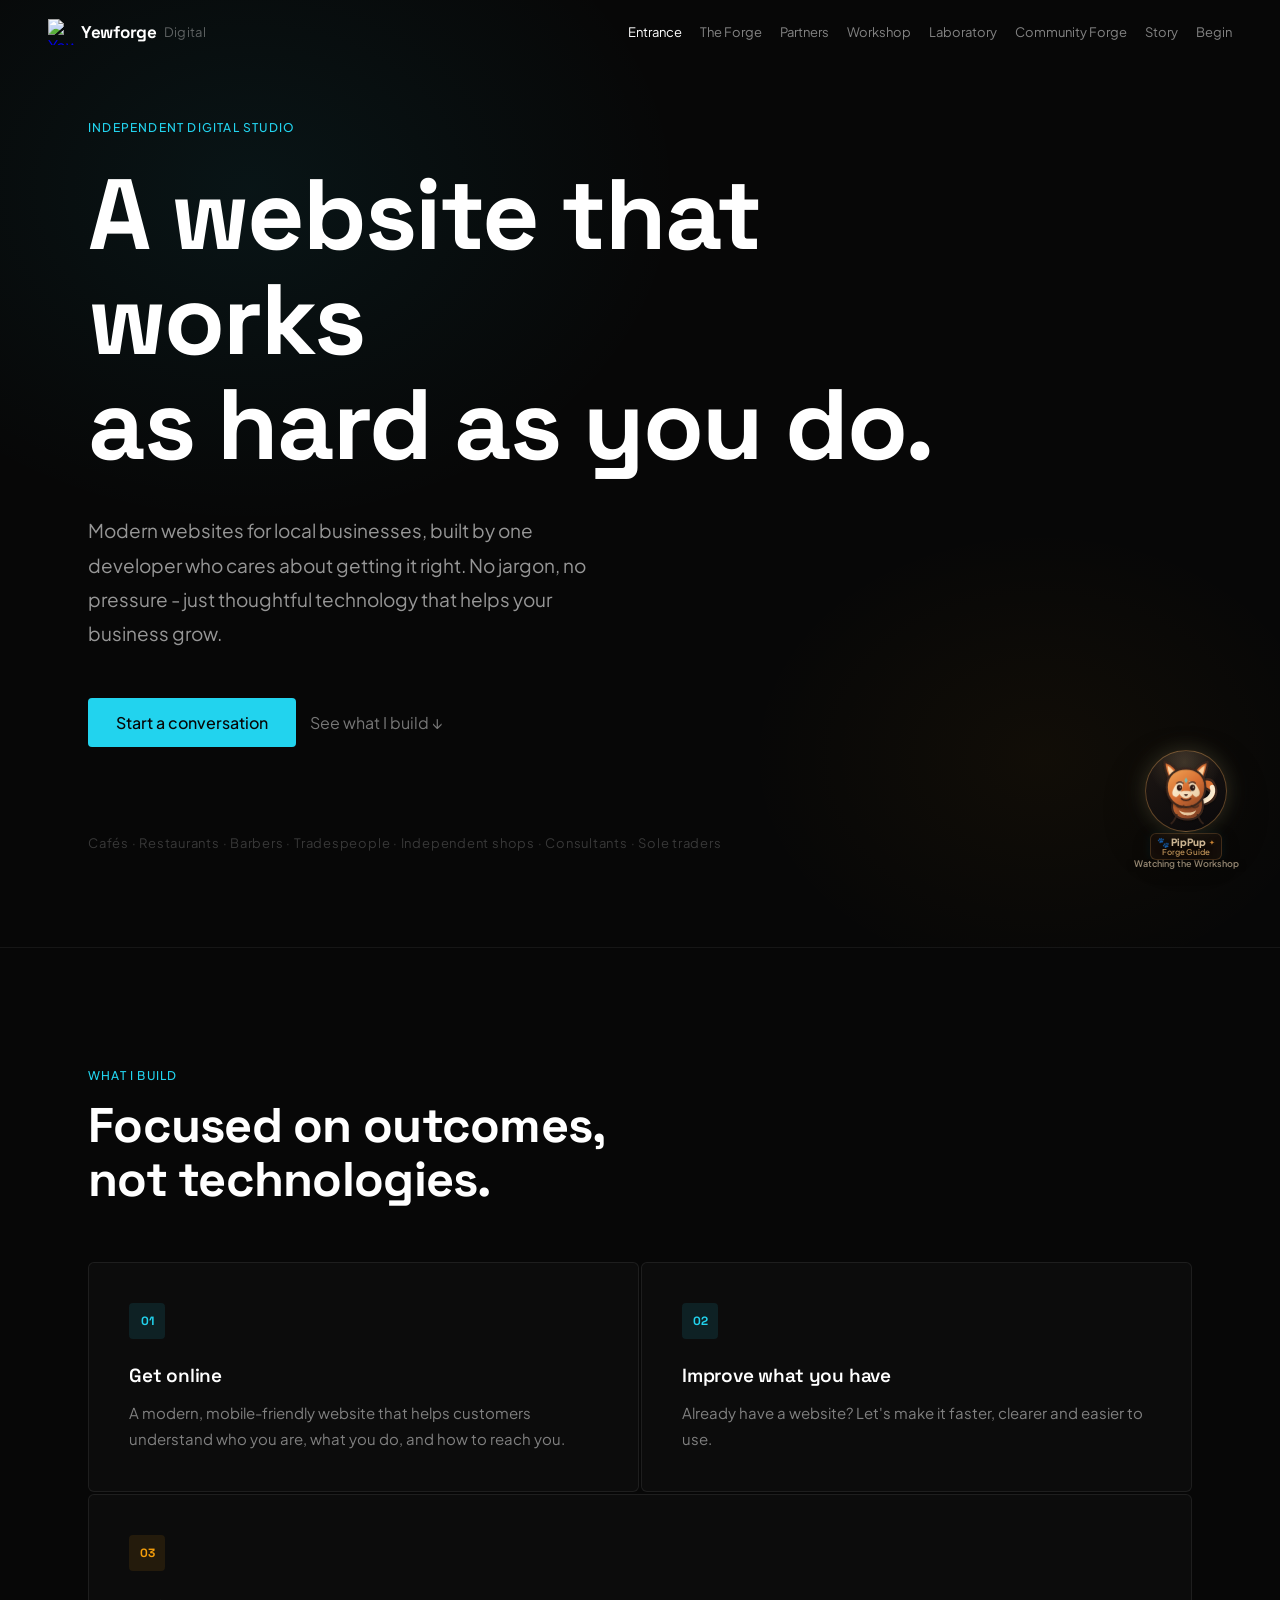
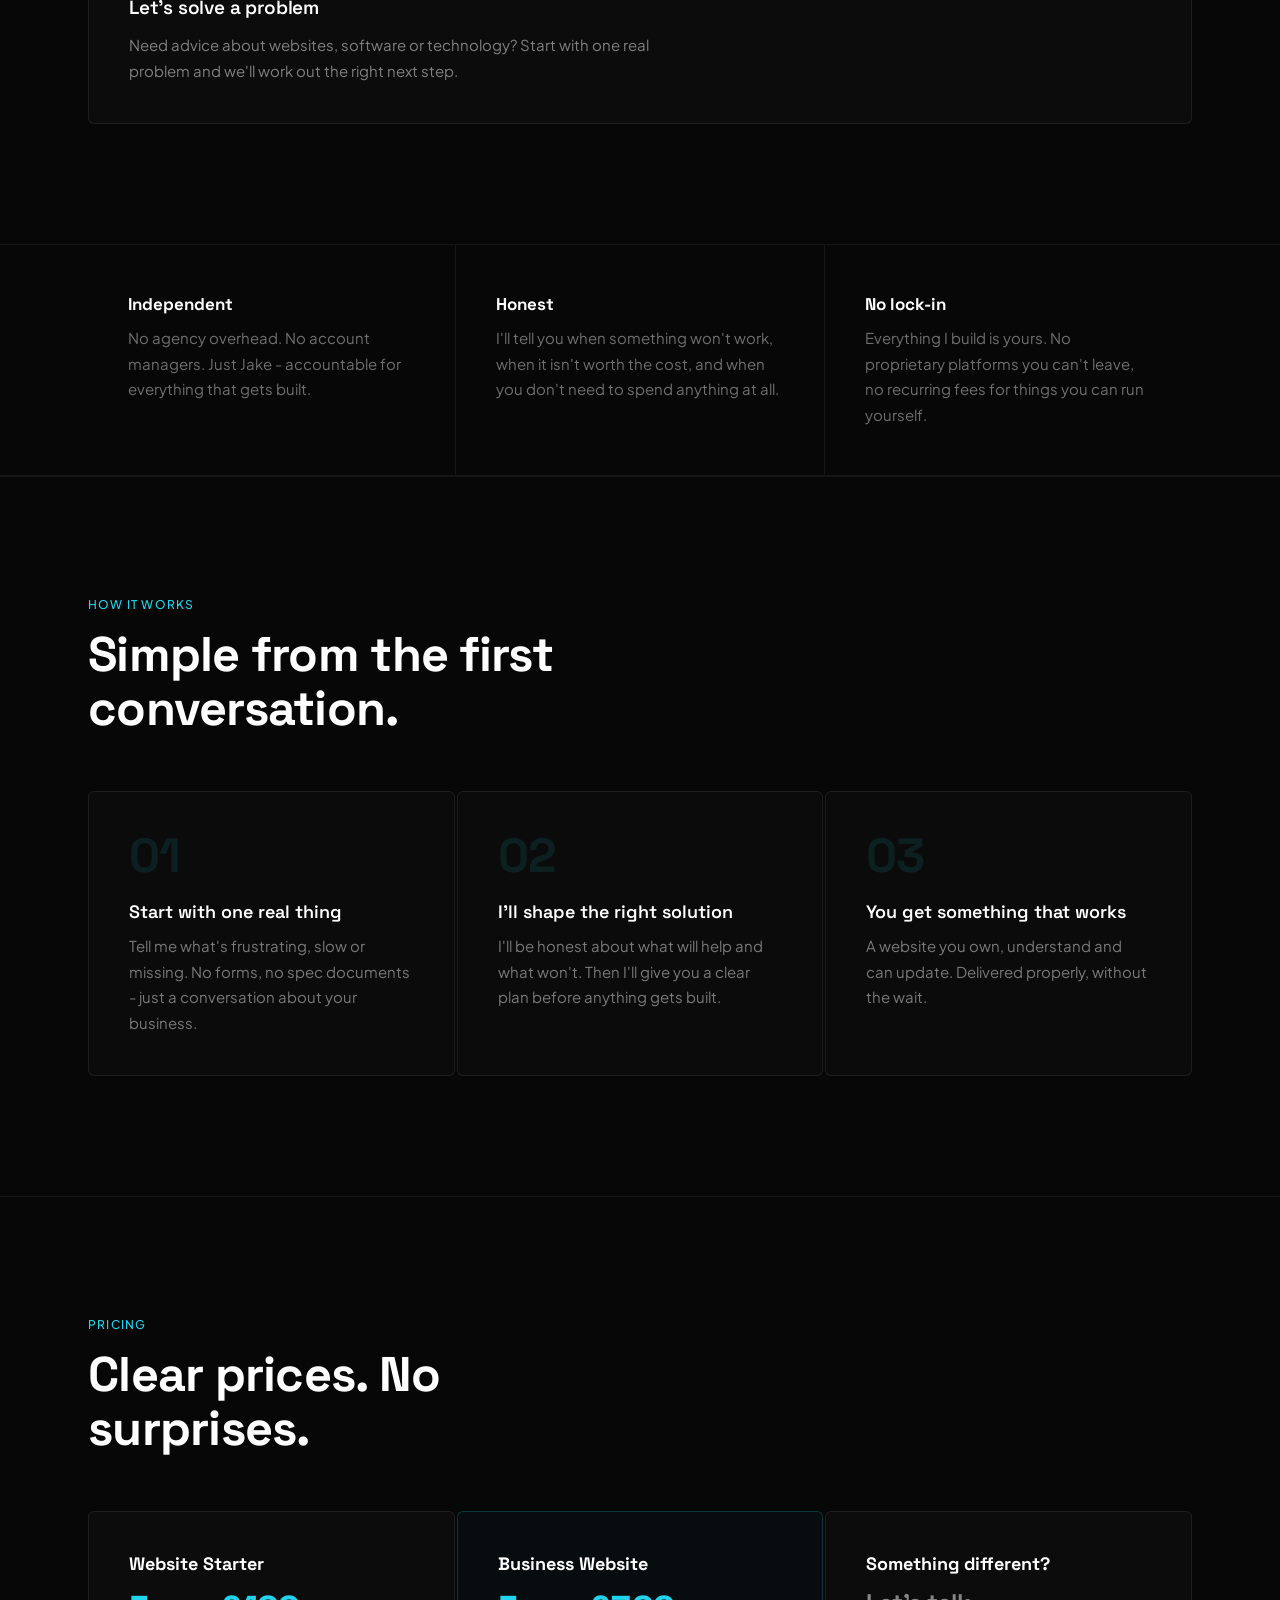
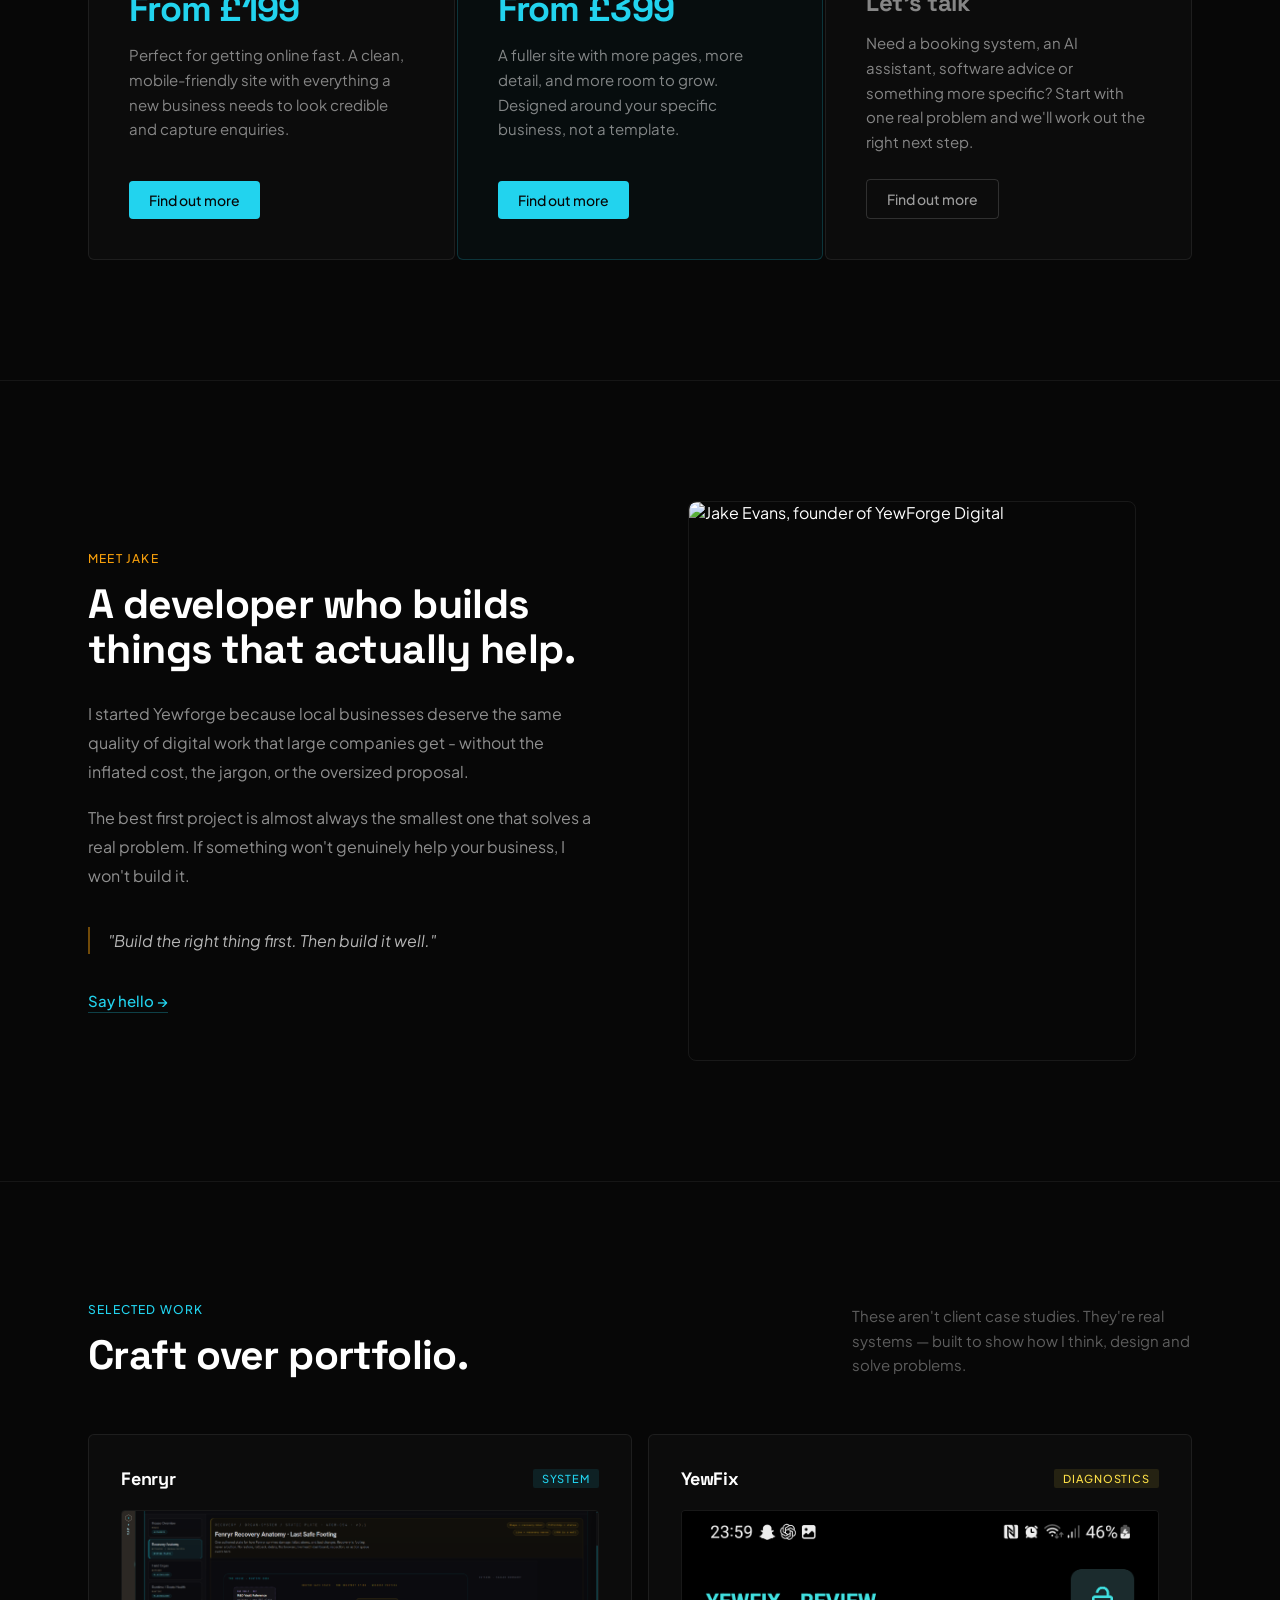
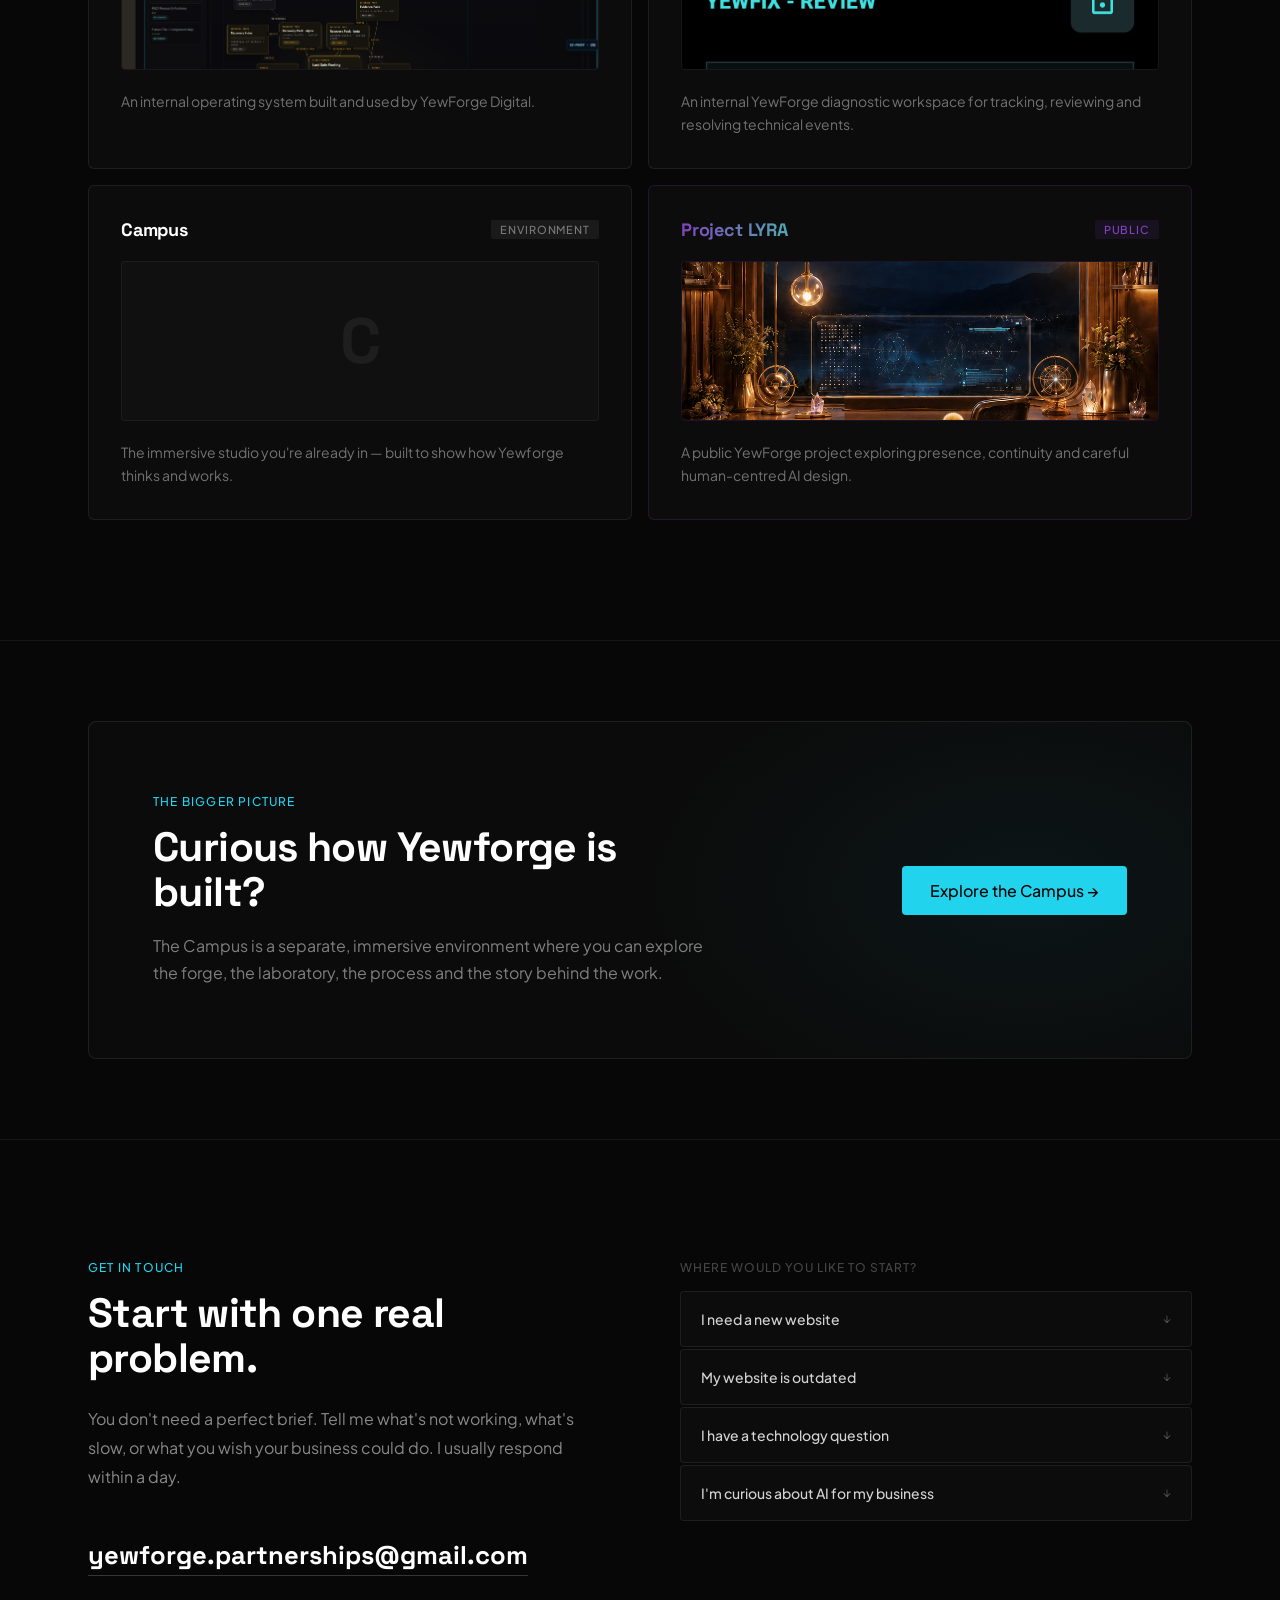
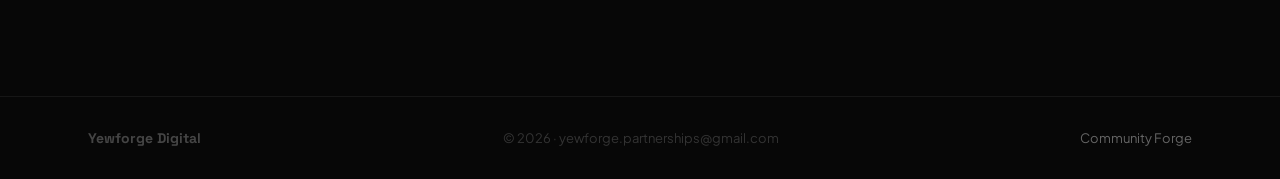
==== commit 09e3faf6: "Add Community Forge, PipPup guide, and nomination flow" ====
--- a/index.html
+++ b/index.html
@@ -1,776 +1,1689 @@
-﻿<!DOCTYPE html>
+<!DOCTYPE html>
+
 <html lang="en">
+
 <head>
   <meta charset="UTF-8" />
   <meta name="viewport" content="width=device-width, initial-scale=1.0" />
-  <title>Yewforge Digital - Websites for local businesses</title>
-  <meta name="description" content="Modern websites for local businesses, built by Jake at Yewforge Digital. No jargon, no pressure - practical technology that helps your business grow." />
+  <title>YewForge Digital | Websites, AI Tools &amp; Business Software</title>
+  <meta name="description" content="Practical websites, AI tools and business software for local businesses across the United Kingdom, built by Jake Evans at YewForge Digital." />
+  <link rel="icon" href="favicon.ico" sizes="any">
+  <link rel="icon" type="image/png" sizes="32x32" href="favicon-32x32.png">
+  <link rel="icon" type="image/png" sizes="16x16" href="favicon-16x16.png">
+  <link rel="apple-touch-icon" href="apple-touch-icon.png">
+  <link rel="canonical" href="https://yewforge-digital.co.uk/" />
+  <meta property="og:title" content="YewForge Digital | Websites, AI Tools &amp; Business Software" />
+  <meta property="og:description" content="Practical websites, AI tools and business software for local businesses across the United Kingdom, built by Jake Evans at YewForge Digital." />
+  <meta property="og:url" content="https://yewforge-digital.co.uk/" />
+  <meta property="og:type" content="website" />
+  <meta property="og:image" content="https://yewforge-digital.co.uk/assets/yewforge-og-image.png" />
+  <meta name="twitter:card" content="summary_large_image" />
+  <meta name="twitter:title" content="YewForge Digital | Websites, AI Tools &amp; Business Software" />
+  <meta name="twitter:description" content="Practical websites, AI tools and business software for local businesses across the United Kingdom, built by Jake Evans at YewForge Digital." />
+  <meta name="twitter:image" content="https://yewforge-digital.co.uk/assets/yewforge-og-image.png" />
+  <script type="application/ld+json">
+{
+  "@context": "https://schema.org",
+  "@type": "ProfessionalService",
+  "name": "YewForge Digital",
+  "founder": {
+    "@type": "Person",
+    "name": "Jake Evans"
+  },
+  "url": "https://yewforge-digital.co.uk",
+  "sameAs": [
+    "https://x.com/YewForgeDigital",
+    "https://www.instagram.com/yewforgedigital/"
+  ],
+  "areaServed": "United Kingdom",
+  "description": "Practical websites, AI tools and business software for local businesses."
+}
+  </script>
+
   <link rel="preconnect" href="https://fonts.googleapis.com" />
+
   <link rel="preconnect" href="https://fonts.gstatic.com" crossorigin />
+
   <link href="https://fonts.googleapis.com/css2?family=Space+Grotesk:wght@400;500;600;700&family=Plus+Jakarta+Sans:ital,wght@0,300;0,400;0,500;0,600;1,400&display=swap" rel="stylesheet" />
+
   <style>
+
     *, *::before, *::after { box-sizing: border-box; margin: 0; padding: 0; }
+
     html { scroll-behavior: smooth; }
+
     body {
+
       background: #070707;
+
       color: #ffffff;
+
       font-family: 'Plus Jakarta Sans', system-ui, sans-serif;
+
       -webkit-font-smoothing: antialiased;
+
       -moz-osx-font-smoothing: grayscale;
+
     }
 
     .container { max-width: 1200px; margin: 0 auto; padding: 0 48px; }
+
     .section    { padding: 120px 0; border-top: 1px solid rgba(255,255,255,0.06); }
+
     .section--sm { padding: 80px 0; border-top: 1px solid rgba(255,255,255,0.06); }
 
     .nav {
+
       position: fixed; top: 0; left: 0; right: 0; z-index: 200;
+
       height: 64px; display: flex; align-items: center; justify-content: space-between;
+
       padding: 0 48px;
+
       transition: background 0.4s, border-color 0.4s;
+
       border-bottom: 1px solid transparent;
+
     }
+
     .nav.scrolled {
+
       background: rgba(7,7,7,0.9);
+
       backdrop-filter: blur(18px);
+
       -webkit-backdrop-filter: blur(18px);
+
       border-bottom-color: rgba(255,255,255,0.07);
+
     }
-    .nav-brand { text-decoration: none; display: flex; align-items: baseline; gap: 4px; }
+
+    .nav-brand { text-decoration: none; display: flex; align-items: center; gap: 7px; }
+
+    .nav-brand-mark { width: 26px; height: 26px; object-fit: contain; display: block; flex: 0 0 auto; }
+
     .nav-brand-name { font-family: 'Space Grotesk', sans-serif; font-weight: 700; font-size: 17px; color: #fff; letter-spacing: -0.015em; }
+
     .nav-brand-sub  { font-family: 'Plus Jakarta Sans', sans-serif; font-weight: 400; font-size: 13px; color: rgba(255,255,255,0.35); letter-spacing: 0.02em; }
-    .nav-links { display: flex; align-items: center; gap: 32px; }
-    .nav-link { font-family: 'Plus Jakarta Sans', sans-serif; font-size: 14px; color: rgba(255,255,255,0.5); text-decoration: none; transition: color 0.2s; }
+
+    .nav-links { display: flex; align-items: center; gap: 18px; min-width: 0; }
+
+    .nav-link { font-family: 'Plus Jakarta Sans', sans-serif; font-size: 13px; color: rgba(255,255,255,0.5); text-decoration: none; transition: color 0.2s; white-space: nowrap; }
+
     .nav-link:hover { color: #fff; }
+
+    .nav-link[aria-current="page"] { color: #fff; }
+
     .btn-primary {
+
       font-family: 'Plus Jakarta Sans', sans-serif; font-size: 14px; font-weight: 500;
+
       color: #070707; background: #22d3ee; padding: 9px 20px; border-radius: 4px;
+
       text-decoration: none; transition: background 0.2s; white-space: nowrap;
+
     }
+
     .btn-primary:hover { background: #67e8f9; }
+
     .btn-primary--lg { font-size: 16px; padding: 14px 28px; }
 
     .hero { min-height: 100vh; position: relative; overflow: hidden; display: flex; align-items: center; }
+
     .hero-bg { position: absolute; inset: 0; pointer-events: none; overflow: hidden; }
+
     .hero-bg-cyan   { position: absolute; width: 900px; height: 700px; top: -160px; left: -200px; background: radial-gradient(ellipse, rgba(34,211,238,0.065) 0%, transparent 68%); }
+
     .hero-bg-amber  { position: absolute; width: 640px; height: 500px; bottom: -60px; right: -80px; background: radial-gradient(ellipse, rgba(245,158,11,0.045) 0%, transparent 65%); }
+
     .hero-inner     { position: relative; z-index: 1; width: 100%; }
+
     .hero-eyebrow   { font-family: 'Plus Jakarta Sans', sans-serif; font-size: 12px; font-weight: 500; letter-spacing: 0.10em; text-transform: uppercase; color: #22d3ee; margin-bottom: 28px; }
+
     .hero-h1        { font-family: 'Space Grotesk', sans-serif; font-weight: 700; font-size: clamp(52px,7.8vw,108px); line-height: 1.05; letter-spacing: -0.02em; color: #fff; margin: 0 0 36px; max-width: 960px; }
+
     .hero-lead      { font-family: 'Plus Jakarta Sans', sans-serif; font-size: clamp(16px,1.6vw,19px); line-height: 1.8; color: rgba(255,255,255,0.58); max-width: 500px; margin: 0 0 48px; }
+
     .hero-ctas      { display: flex; gap: 14px; align-items: center; flex-wrap: wrap; }
+
     .btn-ghost      { font-family: 'Plus Jakarta Sans', sans-serif; font-size: 16px; color: rgba(255,255,255,0.45); text-decoration: none; display: flex; align-items: center; gap: 6px; transition: color 0.2s; }
+
     .btn-ghost:hover { color: #fff; }
+
     .hero-sub       { font-family: 'Plus Jakarta Sans', sans-serif; font-size: 13px; color: rgba(255,255,255,0.2); margin-top: 88px; letter-spacing: 0.06em; }
 
     .eyebrow        { font-family: 'Plus Jakarta Sans', sans-serif; font-size: 12px; font-weight: 500; letter-spacing: 0.10em; text-transform: uppercase; color: #22d3ee; margin-bottom: 16px; }
+
     .eyebrow--amber { color: #f59e0b; }
+
     .section-h2     { font-family: 'Space Grotesk', sans-serif; font-weight: 700; font-size: clamp(30px,3.8vw,52px); letter-spacing: -0.015em; color: #fff; line-height: 1.1; }
+
     .section-h2--sm { font-size: clamp(28px,3.2vw,44px); }
 
     .grid-2       { display: grid; grid-template-columns: 1fr 1fr; gap: 2px; }
+
     .grid-3       { display: grid; grid-template-columns: repeat(3,1fr); gap: 2px; }
+
     .grid-2col    { display: grid; grid-template-columns: 1fr 1fr; gap: 80px; align-items: start; }
+
     .grid-2col--center { align-items: center; gap: 96px; }
 
     .card         { background: rgba(255,255,255,0.025); border: 1px solid rgba(255,255,255,0.07); border-radius: 6px; padding: 40px; transition: border-color 0.25s, background 0.25s; }
+
     .card:hover   { border-color: rgba(34,211,238,0.28); background: rgba(34,211,238,0.025); }
+
     .card--amber:hover { border-color: rgba(245,158,11,0.28); background: rgba(245,158,11,0.02); }
+
     .card-icon    { width: 36px; height: 36px; border-radius: 4px; display: flex; align-items: center; justify-content: center; margin-bottom: 24px; }
+
     .card-icon--cyan  { background: rgba(34,211,238,0.1); }
+
     .card-icon--amber { background: rgba(245,158,11,0.1); }
+
     .card-icon span   { font-family: 'Space Grotesk', sans-serif; font-weight: 700; font-size: 12px; }
+
     .card-icon--cyan span  { color: #22d3ee; }
+
     .card-icon--amber span { color: #f59e0b; }
+
     .card-h3      { font-family: 'Space Grotesk', sans-serif; font-weight: 600; font-size: 19px; letter-spacing: -0.01em; color: #fff; margin: 0 0 12px; }
+
     .card-body    { font-family: 'Plus Jakarta Sans', sans-serif; font-size: 15px; line-height: 1.7; color: rgba(255,255,255,0.48); margin: 0; }
 
     .trust-row  { display: flex; align-items: stretch; }
+
     .trust-cell { flex: 1; padding: 48px 40px; border-right: 1px solid rgba(255,255,255,0.06); }
+
     .trust-cell:last-child { border-right: none; }
+
     .trust-title { font-family: 'Space Grotesk', sans-serif; font-weight: 700; font-size: 17px; color: #fff; margin: 0 0 10px; }
+
     .trust-body  { font-family: 'Plus Jakarta Sans', sans-serif; font-size: 15px; line-height: 1.7; color: rgba(255,255,255,0.42); margin: 0; }
 
     .process-grid  { display: grid; grid-template-columns: repeat(3,1fr); gap: 2px; margin-top: 56px; }
+
     .process-card  { padding: 40px; border: 1px solid rgba(255,255,255,0.07); border-radius: 6px; background: rgba(255,255,255,0.02); }
+
     .process-num   { font-family: 'Space Grotesk', sans-serif; font-weight: 700; font-size: 48px; color: rgba(34,211,238,0.1); line-height: 1; margin-bottom: 20px; letter-spacing: -0.02em; }
+
     .process-title { font-family: 'Space Grotesk', sans-serif; font-weight: 600; font-size: 18px; color: #fff; margin: 0 0 10px; }
+
     .process-body  { font-family: 'Plus Jakarta Sans', sans-serif; font-size: 15px; line-height: 1.7; color: rgba(255,255,255,0.45); margin: 0; }
 
     .pricing-grid  { display: grid; grid-template-columns: repeat(3,1fr); gap: 2px; margin-top: 56px; }
+
     .pricing-card  { padding: 40px; border: 1px solid rgba(255,255,255,0.07); border-radius: 6px; background: rgba(255,255,255,0.025); display: flex; flex-direction: column; gap: 16px; transition: border-color 0.25s, background 0.25s; }
+
     .pricing-card:hover { border-color: rgba(34,211,238,0.28); background: rgba(34,211,238,0.025); }
+
     .pricing-card--featured { border-color: rgba(34,211,238,0.2); background: rgba(34,211,238,0.03); }
+
     .pricing-label { font-family: 'Space Grotesk', sans-serif; font-weight: 700; font-size: 18px; color: #fff; }
+
     .pricing-price { font-family: 'Space Grotesk', sans-serif; font-weight: 700; font-size: 36px; color: #22d3ee; letter-spacing: -0.02em; line-height: 1; }
+
     .pricing-price--chat { font-size: 24px; color: rgba(255,255,255,0.5); }
+
     .pricing-body  { font-family: 'Plus Jakarta Sans', sans-serif; font-size: 15px; line-height: 1.65; color: rgba(255,255,255,0.5); margin: 0; flex: 1; }
+
     .pricing-cta   { display: inline-block; font-family: 'Plus Jakarta Sans', sans-serif; font-size: 14px; font-weight: 500; color: #070707; background: #22d3ee; padding: 10px 20px; border-radius: 4px; text-decoration: none; transition: background 0.2s; align-self: flex-start; margin-top: 8px; cursor: pointer; border: none; }
+
     .pricing-cta:hover { background: #67e8f9; }
+
     .pricing-cta--ghost { background: transparent; color: rgba(255,255,255,0.6); border: 1px solid rgba(255,255,255,0.15); }
+
     .pricing-cta--ghost:hover { background: rgba(255,255,255,0.06); color: #fff; }
 
     .jake-photo-wrap  { aspect-ratio: 4/5; max-height: 560px; background: rgba(255,255,255,0.03); border: 1px solid rgba(255,255,255,0.07); border-radius: 8px; display: flex; flex-direction: column; align-items: center; justify-content: center; gap: 14px; position: relative; overflow: hidden; }
+
     .jake-monogram    { width: 72px; height: 72px; border-radius: 50%; background: rgba(245,158,11,0.1); border: 1px solid rgba(245,158,11,0.2); display: flex; align-items: center; justify-content: center; }
+
     .jake-monogram span { font-family: 'Space Grotesk', sans-serif; font-weight: 700; font-size: 28px; color: rgba(245,158,11,0.5); }
+
     .jake-photo-label { font-family: 'Plus Jakarta Sans', sans-serif; font-size: 12px; color: rgba(255,255,255,0.18); letter-spacing: 0.04em; }
+
     .jake-amber-glow  { position: absolute; bottom: -24px; right: -24px; width: 180px; height: 180px; background: radial-gradient(ellipse, rgba(245,158,11,0.12) 0%, transparent 70%); pointer-events: none; }
+
     .jake-blockquote  { border-left: 2px solid rgba(245,158,11,0.45); padding-left: 18px; margin: 0 0 36px; }
+
     .jake-blockquote p { font-family: 'Plus Jakarta Sans', sans-serif; font-size: 16px; line-height: 1.7; color: rgba(255,255,255,0.7); font-style: italic; margin: 0; }
+
     .jake-link        { font-family: 'Plus Jakarta Sans', sans-serif; font-size: 15px; font-weight: 500; color: #22d3ee; text-decoration: none; border-bottom: 1px solid rgba(34,211,238,0.28); padding-bottom: 2px; transition: border-color 0.2s; }
+
     .jake-link:hover  { border-color: rgba(34,211,238,0.7); }
 
     .work-card        { background: rgba(255,255,255,0.025); border: 1px solid rgba(255,255,255,0.07); border-radius: 6px; padding: 32px; display: flex; flex-direction: column; gap: 20px; transition: border-color 0.25s; }
+
     .work-card--cyan:hover   { border-color: rgba(34,211,238,0.3); }
+
     .work-card--banana:hover { border-color: rgba(253,224,71,0.3); }
+
     .work-card--white:hover  { border-color: rgba(255,255,255,0.2); }
+
     .work-card-header { display: flex; align-items: center; justify-content: space-between; gap: 12px; }
+
     .work-card-title  { font-family: 'Space Grotesk', sans-serif; font-weight: 700; font-size: 18px; color: #fff; letter-spacing: -0.01em; }
+
     .work-badge       { font-family: 'Plus Jakarta Sans', sans-serif; font-size: 11px; font-weight: 500; letter-spacing: 0.08em; text-transform: uppercase; padding: 3px 9px; border-radius: 2px; white-space: nowrap; }
+
     .work-badge--cyan   { color: #22d3ee; background: rgba(34,211,238,0.1); }
+
     .work-badge--banana { color: #fde047; background: rgba(253,224,71,0.1); }
+
     .work-badge--muted  { color: rgba(255,255,255,0.42); background: rgba(255,255,255,0.06); }
+
     .work-preview     { height: 120px; border-radius: 4px; border: 1px solid rgba(255,255,255,0.05); display: flex; align-items: center; justify-content: center; }
+
     .work-preview--cyan   { background: linear-gradient(135deg,rgba(34,211,238,0.07) 0%,transparent 55%),rgba(255,255,255,0.02); }
+
     .work-preview--banana { background: linear-gradient(135deg,rgba(253,224,71,0.07) 0%,transparent 55%),rgba(255,255,255,0.02); }
+
     .work-preview--white  { background: linear-gradient(135deg,rgba(255,255,255,0.05) 0%,transparent 55%),rgba(255,255,255,0.02); }
+
     .work-glyph       { font-family: 'Space Grotesk', sans-serif; font-weight: 700; font-size: 56px; letter-spacing: -0.02em; }
+
     .work-body        { font-family: 'Plus Jakarta Sans', sans-serif; font-size: 14px; line-height: 1.65; color: rgba(255,255,255,0.42); margin: 0; }
 
     .campus-card         { background: rgba(255,255,255,0.02); border: 1px solid rgba(255,255,255,0.08); border-radius: 8px; padding: 72px 64px; position: relative; overflow: hidden; display: flex; align-items: center; justify-content: space-between; gap: 48px; flex-wrap: wrap; }
+
     .campus-card-glow    { position: absolute; inset: 0; background: radial-gradient(ellipse 50% 100% at 85% 50%, rgba(34,211,238,0.05) 0%, transparent 70%); pointer-events: none; }
+
     .campus-card-content { position: relative; z-index: 1; max-width: 560px; }
 
     .contact-email       { font-family: 'Space Grotesk', sans-serif; font-weight: 700; font-size: clamp(17px,2vw,26px); color: #fff; text-decoration: none; border-bottom: 1px solid rgba(255,255,255,0.18); padding-bottom: 4px; display: inline-block; transition: color 0.2s, border-color 0.2s; }
+
     .contact-email:hover { color: #22d3ee; border-color: rgba(34,211,238,0.45); }
 
     .footer       { border-top: 1px solid rgba(255,255,255,0.06); }
+
     .footer-inner { display: flex; align-items: center; justify-content: space-between; gap: 16px; padding: 32px 48px; max-width: 1200px; margin: 0 auto; }
+
     .footer-brand { font-family: 'Space Grotesk', sans-serif; font-weight: 700; font-size: 14px; color: rgba(255,255,255,0.25); }
+
     .footer-copy  { font-family: 'Plus Jakarta Sans', sans-serif; font-size: 13px; color: rgba(255,255,255,0.18); }
+    .footer-link  { font-family: 'Plus Jakarta Sans', sans-serif; font-size: 13px; color: rgba(255,255,255,0.38); text-decoration: none; }
+    .footer-link:hover { color: rgba(255,255,255,0.72); }
 
     /* Pricing modal */
+
     #yw-modal { display: none; position: fixed; inset: 0; z-index: 500; padding: 20px; align-items: center; justify-content: center; }
+
     #yw-modal.open { display: flex; }
+
     #yw-modal-bg { position: absolute; inset: 0; background: rgba(0,0,0,0.78); backdrop-filter: blur(6px); -webkit-backdrop-filter: blur(6px); cursor: pointer; }
+
     #yw-modal-panel { position: relative; z-index: 1; background: #111213; border: 1px solid rgba(255,255,255,0.1); border-radius: 8px; max-width: 540px; width: 100%; max-height: 90vh; overflow-y: auto; padding: 48px; transform: translateY(18px); opacity: 0; transition: transform 0.32s cubic-bezier(0.16,1,0.3,1), opacity 0.32s ease; }
+
     #yw-modal.open #yw-modal-panel { transform: translateY(0); opacity: 1; }
+
     #yw-modal-close { position: absolute; top: 14px; right: 14px; background: none; border: none; color: rgba(255,255,255,0.35); font-size: 20px; line-height: 1; cursor: pointer; width: 32px; height: 32px; display: flex; align-items: center; justify-content: center; border-radius: 4px; transition: color 0.2s, background 0.2s; font-family: inherit; }
+
     #yw-modal-close:hover { color: #fff; background: rgba(255,255,255,0.06); }
+
     .modal-label { font-family: 'Space Grotesk', sans-serif; font-weight: 700; font-size: 20px; color: #fff; margin: 0 0 4px; }
+
     .modal-price { font-family: 'Space Grotesk', sans-serif; font-weight: 700; font-size: 30px; color: #22d3ee; letter-spacing: -0.02em; margin: 0 0 32px; }
+
     .modal-section { font-family: 'Plus Jakarta Sans', sans-serif; font-size: 11px; font-weight: 600; letter-spacing: 0.1em; text-transform: uppercase; color: rgba(255,255,255,0.3); margin: 0 0 10px; }
+
     .modal-list { list-style: none; margin: 0 0 24px; padding: 0; display: flex; flex-direction: column; gap: 7px; }
+
     .modal-list li { font-family: 'Plus Jakarta Sans', sans-serif; font-size: 15px; color: rgba(255,255,255,0.68); display: flex; gap: 10px; line-height: 1.5; }
+
     .modal-list li::before { content: '--'; color: #22d3ee; flex-shrink: 0; }
+
     .modal-text { font-family: 'Plus Jakarta Sans', sans-serif; font-size: 15px; line-height: 1.7; color: rgba(255,255,255,0.58); margin: 0 0 24px; }
+
     .modal-rule { border: none; border-top: 1px solid rgba(255,255,255,0.06); margin: 24px 0; }
+
     .modal-cta { display: inline-block; font-family: 'Plus Jakarta Sans', sans-serif; font-size: 15px; font-weight: 500; color: #070707; background: #22d3ee; padding: 13px 24px; border-radius: 4px; text-decoration: none; margin-top: 8px; transition: background 0.2s; }
+
     .modal-cta:hover { background: #67e8f9; }
 
     /* Expandable contact chips */
+
     .exp-chip { cursor: pointer; background: rgba(255,255,255,0.025); border: 1px solid rgba(255,255,255,0.07); border-radius: 4px; overflow: hidden; transition: border-color 0.2s; }
+
     .exp-chip:hover, .exp-chip:focus-within { border-color: rgba(34,211,238,0.25); }
+
     .exp-chip--amber:hover, .exp-chip--amber:focus-within { border-color: rgba(245,158,11,0.25); }
+
     .exp-chip-hd { display: flex; align-items: center; justify-content: space-between; gap: 12px; padding: 18px 20px; user-select: none; }
+
     .exp-chip-title { font-family: 'Plus Jakarta Sans', sans-serif; font-size: 14px; font-weight: 500; color: rgba(255,255,255,0.82); }
+
     .exp-chip-arrow { font-size: 12px; color: rgba(255,255,255,0.28); flex-shrink: 0; transition: transform 0.25s cubic-bezier(0.16,1,0.3,1); }
+
     .exp-chip.open .exp-chip-arrow { transform: rotate(180deg); }
+
     .exp-chip-bd { display: none; padding: 0 20px 18px; border-top: 1px solid rgba(255,255,255,0.05); }
+
     .exp-chip.open .exp-chip-bd { display: block; }
+
     .exp-chip-desc { font-family: 'Plus Jakarta Sans', sans-serif; font-size: 14px; line-height: 1.65; color: rgba(255,255,255,0.45); margin: 14px 0 12px; }
+
     .exp-chip-cta { font-family: 'Plus Jakarta Sans', sans-serif; font-size: 13px; font-weight: 500; color: #22d3ee; text-decoration: none; border-bottom: 1px solid rgba(34,211,238,0.25); padding-bottom: 1px; transition: border-color 0.2s; }
+
     .exp-chip-cta:hover { border-color: rgba(34,211,238,0.7); }
+
     .exp-chip--amber .exp-chip-cta { color: #f59e0b; border-color: rgba(245,158,11,0.25); }
+
     .exp-chip--amber .exp-chip-cta:hover { border-color: rgba(245,158,11,0.7); }
 
     @media (max-width: 960px) {
-      .nav-links          { display: none; }
+
+      .nav          { height: auto; min-height: 64px; align-items: flex-start; flex-wrap: wrap; padding-top: 10px; padding-bottom: 10px; }
+
+      .nav-links    { order: 2; display: flex; width: 100%; gap: 14px; overflow-x: auto; padding: 4px 0 2px; scrollbar-width: none; }
+
+      .nav-links::-webkit-scrollbar { display: none; }
+
+      .nav-link     { font-size: 13px; }
+
       .grid-2             { grid-template-columns: 1fr; }
+
       .grid-3             { grid-template-columns: 1fr; }
+
       .grid-2col          { grid-template-columns: 1fr; gap: 48px; }
+
       .grid-2col--center  { gap: 48px; }
+
       .process-grid       { grid-template-columns: 1fr; }
+
       .pricing-grid       { grid-template-columns: 1fr; }
+
       .trust-row          { flex-direction: column; }
+
       .trust-cell         { border-right: none; border-bottom: 1px solid rgba(255,255,255,0.06); }
+
       .trust-cell:last-child { border-bottom: none; }
+
       .campus-card        { flex-direction: column; padding: 48px 32px; }
+
       .jake-photo-wrap    { max-height: 320px; }
+
       .footer-inner       { flex-direction: column; align-items: flex-start; }
+
       .card[style*="grid-column"] { grid-column: auto !important; }
+
     }
+
     @media (max-width: 640px) {
+
       .container    { padding: 0 24px; }
+
       .hero-h1      { font-size: 44px; }
+
       .nav          { padding: 0 24px; }
+
+      .nav-brand-mark { width: 23px; height: 23px; }
+
       .footer-inner { padding: 28px 24px; }
+
       .campus-card  { padding: 36px 24px; }
+
     }
+
     @media (prefers-reduced-motion: reduce) {
+
       *, *::before, *::after { transition-duration: 0ms !important; animation-duration: 0ms !important; }
+
     }
+
   </style>
+  <link rel="stylesheet" href="css/pippup.css" />
+  <script src="js/pippup.js" defer></script>
 </head>
+
 <body>
 
+
+
 <nav class="nav" id="yw-nav">
-  <a class="nav-brand" href="#">
+
+  <a class="nav-brand" href="index.html">
+
+    <img class="nav-brand-mark" src="assets/yewforge_brand_icon.png" alt="YewForge Digital mark">
+
     <span class="nav-brand-name">Yewforge</span>
+
     <span class="nav-brand-sub">Digital</span>
+
   </a>
-  <div class="nav-links">
-    <a class="nav-link" href="#services">Services</a>
-    <a class="nav-link" href="#process">Process</a>
-    <a class="nav-link" href="#pricing">Pricing</a>
-    <a class="nav-link" href="#jake">About</a>
+
+    <div class="nav-links" aria-label="Campus rooms">
+
+    <a class="nav-link" href="index.html" aria-current="page">Entrance</a>
+
+    <a class="nav-link" href="forge.html">The Forge</a>
+
+    <a class="nav-link" href="forge-stack.html">Partners</a>
+
+    <a class="nav-link" href="workshop.html">Workshop</a>
+
+    <a class="nav-link" href="laboratory.html">Laboratory</a>
+
+    <a class="nav-link" href="community-forge.html">Community Forge</a>
+
+    <a class="nav-link" href="story.html">Story</a>
+
+    <a class="nav-link" href="begin.html">Begin</a>
+
   </div>
-  <a class="btn-primary" href="#contact">Get in touch</a>
+
 </nav>
 
+
+
 <section class="hero">
+
   <div class="hero-bg">
+
     <div class="hero-bg-cyan"></div>
+
     <div class="hero-bg-amber"></div>
+
   </div>
+
   <div class="hero-inner container" style="padding-top:120px;padding-bottom:96px;">
+
     <p class="hero-eyebrow" data-hero="0">Independent Digital Studio</p>
+
     <h1 class="hero-h1" data-hero="80">
+
       A website that works<br>
+
       as hard as you do.
+
     </h1>
+
     <p class="hero-lead" data-hero="160">
+
       Modern websites for local businesses, built by one developer who cares about getting it right. No jargon, no pressure - just thoughtful technology that helps your business grow.
+
     </p>
+
     <div class="hero-ctas" data-hero="240">
-      <a class="btn-primary btn-primary--lg" href="#contact">Start a conversation</a>
+
+      <a class="btn-primary btn-primary--lg" href="index.html#contact">Start a conversation</a>
+
       <a class="btn-ghost" href="#services">See what I build &darr;</a>
+
     </div>
+
     <p class="hero-sub" data-hero="400">
+
       Caf&eacute;s &middot; Restaurants &middot; Barbers &middot; Tradespeople &middot; Independent shops &middot; Consultants &middot; Sole traders
+
     </p>
+
   </div>
+
 </section>
 
+
+
 <section class="section" id="services">
+
   <div class="container">
+
     <div class="reveal" style="margin-bottom:56px;">
+
       <p class="eyebrow">What I build</p>
+
       <h2 class="section-h2" style="max-width:540px;">Focused on outcomes, not technologies.</h2>
+
     </div>
+
     <div class="grid-2">
+
       <div class="card reveal" data-delay="0">
+
         <div class="card-icon card-icon--cyan"><span>01</span></div>
+
         <h3 class="card-h3">Get online</h3>
+
         <p class="card-body">A modern, mobile-friendly website that helps customers understand who you are, what you do, and how to reach you.</p>
-      </div>
+
+      </div>
+
       <div class="card reveal" data-delay="70">
+
         <div class="card-icon card-icon--cyan"><span>02</span></div>
+
         <h3 class="card-h3">Improve what you have</h3>
+
         <p class="card-body">Already have a website? Let's make it faster, clearer and easier to use.</p>
-      </div>
+
+      </div>
+
       <div class="card card--amber reveal" data-delay="140" style="grid-column:1/-1;">
+
         <div class="card-icon card-icon--amber"><span>03</span></div>
+
         <h3 class="card-h3">Let's solve a problem</h3>
+
         <p class="card-body" style="max-width:560px;">Need advice about websites, software or technology? Start with one real problem and we'll work out the right next step.</p>
-      </div>
+
+      </div>
+
     </div>
+
   </div>
+
 </section>
 
+
+
 <section style="border-top:1px solid rgba(255,255,255,0.06);border-bottom:1px solid rgba(255,255,255,0.06);">
+
   <div class="container">
+
     <div class="trust-row reveal">
+
       <div class="trust-cell">
+
         <p class="trust-title">Independent</p>
+
         <p class="trust-body">No agency overhead. No account managers. Just Jake - accountable for everything that gets built.</p>
-      </div>
+
+      </div>
+
       <div class="trust-cell">
+
         <p class="trust-title">Honest</p>
+
         <p class="trust-body">I'll tell you when something won't work, when it isn't worth the cost, and when you don't need to spend anything at all.</p>
-      </div>
+
+      </div>
+
       <div class="trust-cell">
+
         <p class="trust-title">No lock-in</p>
+
         <p class="trust-body">Everything I build is yours. No proprietary platforms you can't leave, no recurring fees for things you can run yourself.</p>
-      </div>
+
+      </div>
+
     </div>
+
   </div>
+
 </section>
 
+
+
 <section class="section" id="process">
+
   <div class="container">
+
     <div class="reveal">
+
       <p class="eyebrow">How it works</p>
+
       <h2 class="section-h2" style="max-width:520px;">Simple from the first conversation.</h2>
+
     </div>
+
     <div class="process-grid">
+
       <div class="process-card reveal" data-delay="0">
+
         <div class="process-num">01</div>
+
         <p class="process-title">Start with one real thing</p>
+
         <p class="process-body">Tell me what's frustrating, slow or missing. No forms, no spec documents - just a conversation about your business.</p>
-      </div>
+
+      </div>
+
       <div class="process-card reveal" data-delay="80">
+
         <div class="process-num">02</div>
+
         <p class="process-title">I'll shape the right solution</p>
+
         <p class="process-body">I'll be honest about what will help and what won't. Then I'll give you a clear plan before anything gets built.</p>
-      </div>
+
+      </div>
+
       <div class="process-card reveal" data-delay="160">
+
         <div class="process-num">03</div>
+
         <p class="process-title">You get something that works</p>
+
         <p class="process-body">A website you own, understand and can update. Delivered properly, without the wait.</p>
-      </div>
+
+      </div>
+
     </div>
+
   </div>
+
 </section>
 
+
+
 <section class="section" id="pricing">
+
   <div class="container">
+
     <div class="reveal">
+
       <p class="eyebrow">Pricing</p>
+
       <h2 class="section-h2" style="max-width:480px;">Clear prices. No surprises.</h2>
+
     </div>
+
     <div class="pricing-grid">
+
       <div class="pricing-card reveal" data-delay="0">
+
         <p class="pricing-label">Website Starter</p>
+
         <p class="pricing-price">From &pound;199</p>
+
         <p class="pricing-body">Perfect for getting online fast. A clean, mobile-friendly site with everything a new business needs to look credible and capture enquiries.</p>
+
         <button class="pricing-cta" type="button" onclick="openModal('starter')">Find out more</button>
-      </div>
+
+      </div>
+
       <div class="pricing-card pricing-card--featured reveal" data-delay="80">
+
         <p class="pricing-label">Business Website</p>
+
         <p class="pricing-price">From &pound;399</p>
+
         <p class="pricing-body">A fuller site with more pages, more detail, and more room to grow. Designed around your specific business, not a template.</p>
+
         <button class="pricing-cta" type="button" onclick="openModal('business')">Find out more</button>
-      </div>
+
+      </div>
+
       <div class="pricing-card reveal" data-delay="160">
+
         <p class="pricing-label">Something different?</p>
+
         <p class="pricing-price pricing-price--chat">Let's talk</p>
+
         <p class="pricing-body">Need a booking system, an AI assistant, software advice or something more specific? Start with one real problem and we'll work out the right next step.</p>
+
         <button class="pricing-cta pricing-cta--ghost" type="button" onclick="openModal('custom')">Find out more</button>
-      </div>
+
+      </div>
+
     </div>
+
   </div>
+
 </section>
 
+
+
 <section class="section" id="jake">
+
   <div class="container">
+
     <div class="grid-2col grid-2col--center">
+
       <div>
+
         <p class="eyebrow eyebrow--amber reveal">Meet Jake</p>
+
         <h2 class="section-h2 section-h2--sm reveal" style="margin-bottom:28px;">A developer who builds things that actually help.</h2>
+
         <p style="font-family:'Plus Jakarta Sans',sans-serif;font-size:16px;line-height:1.8;color:rgba(255,255,255,0.55);margin:0 0 18px;" class="reveal">
+
           I started Yewforge because local businesses deserve the same quality of digital work that large companies get - without the inflated cost, the jargon, or the oversized proposal.
+
         </p>
+
         <p style="font-family:'Plus Jakarta Sans',sans-serif;font-size:16px;line-height:1.8;color:rgba(255,255,255,0.55);margin:0 0 36px;" class="reveal">
+
           The best first project is almost always the smallest one that solves a real problem. If something won't genuinely help your business, I won't build it.
+
         </p>
+
         <blockquote class="jake-blockquote reveal">
+
           <p>"Build the right thing first. Then build it well."</p>
+
         </blockquote>
-        <a class="jake-link reveal" href="#" data-mail="hello">Say hello &rarr;</a>
-      </div>
+
+        <a class="jake-link reveal" data-mail="hello">Say hello &rarr;</a>
+
+      </div>
+
       <div class="reveal">
+
         <div class="jake-photo-wrap" style="padding:0;background:transparent;">
-          <img src="assets/jake-yewforge-portrait.png" alt="Jake" style="width:100%;height:100%;object-fit:cover;object-position:top center;display:block;border-radius:8px;" />
+
+          <img src="assets/jake-yewforge-portrait.png" alt="Jake Evans, founder of YewForge Digital" style="width:100%;height:100%;object-fit:cover;object-position:top center;display:block;border-radius:8px;" />
+
         </div>
-      </div>
+
+      </div>
+
     </div>
+
   </div>
+
 </section>
 
+
+
 <section class="section" id="work">
+
   <div class="container">
+
     <div class="reveal" style="margin-bottom:56px;display:flex;align-items:flex-end;justify-content:space-between;gap:32px;flex-wrap:wrap;">
+
       <div>
+
         <p class="eyebrow">Selected work</p>
+
         <h2 class="section-h2 section-h2--sm">Craft over portfolio.</h2>
-      </div>
+
+      </div>
+
       <p style="font-family:'Plus Jakarta Sans',sans-serif;font-size:15px;color:rgba(255,255,255,0.35);max-width:340px;line-height:1.65;margin:0;">These aren't client case studies. They're real systems &mdash; built to show how I think, design and solve problems.</p>
+
     </div>
+
     <div style="display:grid;grid-template-columns:repeat(2,1fr);gap:16px;">
 
+
+
       <div class="work-card work-card--cyan reveal" data-delay="0" onclick="openProjectModal('fenryr')" style="cursor:pointer;">
+
         <div class="work-card-header">
+
           <span class="work-card-title">Fenryr</span>
+
           <span class="work-badge work-badge--cyan">System</span>
+
         </div>
+
         <div style="height:160px;border-radius:4px;border:1px solid rgba(255,255,255,0.05);overflow:hidden;margin-bottom:0;">
-          <img src="assets/fenryr-screenshot.png" alt="Fenryr preview" style="width:100%;height:100%;object-fit:cover;object-position:top left;display:block;" />
+
+          <img src="assets/fenryr-screenshot.png" alt="Fenryr internal operating system interface" style="width:100%;height:100%;object-fit:cover;object-position:top left;display:block;" />
+
         </div>
-        <p class="work-body">A governed operational companion for structured decision-making and evidence management.</p>
-      </div>
+
+        <p class="work-body">An internal operating system built and used by YewForge Digital.</p>
+
+      </div>
+
+
 
       <div class="work-card work-card--banana reveal" data-delay="80" onclick="openProjectModal('yewfix')" style="cursor:pointer;">
+
         <div class="work-card-header">
+
           <span class="work-card-title">YewFix</span>
+
           <span class="work-badge work-badge--banana">Diagnostics</span>
+
         </div>
+
         <div style="height:160px;border-radius:4px;border:1px solid rgba(255,255,255,0.05);overflow:hidden;margin-bottom:0;">
-          <img src="assets/yewfix-screenshot.png" alt="YewFix preview" style="width:100%;height:100%;object-fit:cover;object-position:top left;display:block;" />
+
+          <img src="assets/yewfix-screenshot.png" alt="YewFix diagnostic review interface" style="width:100%;height:100%;object-fit:cover;object-position:top left;display:block;" />
+
         </div>
-        <p class="work-body">A diagnostic workspace for tracking, reviewing and resolving technical events. Fast, bounded and efficient.</p>
-      </div>
+
+        <p class="work-body">An internal YewForge diagnostic workspace for tracking, reviewing and resolving technical events.</p>
+
+      </div>
+
+
 
       <div class="work-card work-card--white reveal" data-delay="160" onclick="openProjectModal('campus')" style="cursor:pointer;">
+
         <div class="work-card-header">
+
           <span class="work-card-title">Campus</span>
+
           <span class="work-badge work-badge--muted">Environment</span>
+
         </div>
-        <div style="height:160px;border-radius:4px;border:1px solid rgba(255,255,255,0.05);overflow:hidden;margin-bottom:0;">
-          <img src="screenshots/01-preview.png" alt="Campus preview" style="width:100%;height:100%;object-fit:cover;object-position:top left;display:block;" />
+
+        <div style="height:160px;border-radius:4px;border:1px solid rgba(255,255,255,0.05);overflow:hidden;margin-bottom:0;background:rgba(255,255,255,0.02);display:flex;align-items:center;justify-content:center;">
+
+          <span style="font-family:'Space Grotesk',sans-serif;font-weight:700;font-size:64px;color:rgba(255,255,255,0.06);letter-spacing:-0.02em;user-select:none;">C</span>
+
         </div>
+
         <p class="work-body">The immersive studio you're already in &mdash; built to show how Yewforge thinks and works.</p>
-      </div>
+
+      </div>
+
+
 
       <div class="work-card reveal" data-delay="240" onclick="openProjectModal('lyra')" style="cursor:pointer;border-color:rgba(168,85,247,0.14);">
+
         <div class="work-card-header">
+
           <span class="work-card-title" style="background:linear-gradient(90deg,rgba(168,85,247,0.75),rgba(103,221,237,0.75));-webkit-background-clip:text;-webkit-text-fill-color:transparent;background-clip:text;">Project LYRA</span>
-          <span class="work-badge" style="color:rgba(168,85,247,0.75);background:rgba(168,85,247,0.08);">Private</span>
+
+          <span class="work-badge" style="color:rgba(168,85,247,0.75);background:rgba(168,85,247,0.08);">Public</span>
+
         </div>
-        <div style="height:160px;border-radius:4px;border:1px solid rgba(168,85,247,0.1);overflow:hidden;position:relative;background:rgba(10,6,18,0.9);">
-          <img src="assets/project-lyra-hidden.png" alt="Project LYRA" style="width:100%;height:100%;object-fit:cover;object-position:center;display:block;filter:blur(8px) brightness(0.4) saturate(0.65);transform:scale(1.12);" />
-          <div style="position:absolute;inset:0;display:flex;align-items:center;justify-content:center;">
-            <span style="font-family:'Plus Jakarta Sans',sans-serif;font-size:11px;color:rgba(168,85,247,0.55);letter-spacing:0.12em;text-transform:uppercase;">Preview intentionally softened</span>
+
+        <div style="height:160px;border-radius:4px;border:1px solid rgba(168,85,247,0.1);overflow:hidden;position:relative;">
+
+          <img src="assets/project-lyra-hidden.png" alt="Project LYRA preview artwork" style="width:100%;height:100%;object-fit:cover;object-position:center;display:block;" />
+
+        </div>
+
+        <p class="work-body">A public YewForge project exploring presence, continuity and careful human-centred AI design.</p>
+
+      </div>
+
+
+
+    </div>
+
+  </div>
+
+</section>
+
+
+
+<section class="section--sm">
+
+  <div class="container">
+
+    <div class="campus-card reveal">
+
+      <div class="campus-card-glow"></div>
+
+      <div class="campus-card-content">
+
+        <p class="eyebrow">The bigger picture</p>
+
+        <h2 class="section-h2 section-h2--sm" style="margin-bottom:16px;">Curious how Yewforge is built?</h2>
+
+        <p style="font-family:'Plus Jakarta Sans',sans-serif;font-size:16px;line-height:1.7;color:rgba(255,255,255,0.48);margin:0;">
+
+          The Campus is a separate, immersive environment where you can explore the forge, the laboratory, the process and the story behind the work.
+
+        </p>
+
+      </div>
+
+      <a class="btn-primary btn-primary--lg" href="campus.html" style="position:relative;z-index:1;flex-shrink:0;">
+
+        Explore the Campus &rarr;
+
+      </a>
+
+    </div>
+
+  </div>
+
+</section>
+
+
+
+<section class="section" id="contact">
+
+  <div class="container">
+
+    <div class="grid-2col">
+
+      <div>
+
+        <p class="eyebrow reveal">Get in touch</p>
+
+        <h2 class="section-h2 section-h2--sm reveal" style="margin-bottom:24px;">Start with one real problem.</h2>
+
+        <p style="font-family:'Plus Jakarta Sans',sans-serif;font-size:16px;line-height:1.8;color:rgba(255,255,255,0.52);margin:0 0 48px;" class="reveal">
+
+          You don't need a perfect brief. Tell me what's not working, what's slow, or what you wish your business could do. I usually respond within a day.
+
+        </p>
+
+        <a class="contact-email reveal" data-mail="display"><span data-mail-text="1"></span></a>
+
+      </div>
+
+      <div class="reveal">
+
+        <p style="font-family:'Plus Jakarta Sans',sans-serif;font-size:12px;color:rgba(255,255,255,0.25);margin-bottom:16px;letter-spacing:0.08em;text-transform:uppercase;font-weight:500;">Where would you like to start?</p>
+
+        <div style="display:flex;flex-direction:column;gap:2px;">
+
+
+
+          <div class="exp-chip" role="button" tabindex="0" onclick="toggleChip(this)" onkeydown="if(event.key==='Enter'||event.key===' ')toggleChip(this)">
+
+            <div class="exp-chip-hd">
+
+              <span class="exp-chip-title">I need a new website</span>
+
+              <span class="exp-chip-arrow">&darr;</span>
+
+            </div>
+
+            <div class="exp-chip-bd">
+
+              <p class="exp-chip-desc">Best if you're starting from scratch - no existing site, or a brand new venture. I'll build something clean, fast and professional.</p>
+
+              <a class="exp-chip-cta" data-mail="new-site">Start this project &rarr;</a>
+
+            </div>
+
           </div>
+
+
+
+          <div class="exp-chip" role="button" tabindex="0" onclick="toggleChip(this)" onkeydown="if(event.key==='Enter'||event.key===' ')toggleChip(this)">
+
+            <div class="exp-chip-hd">
+
+              <span class="exp-chip-title">My website is outdated</span>
+
+              <span class="exp-chip-arrow">&darr;</span>
+
+            </div>
+
+            <div class="exp-chip-bd">
+
+              <p class="exp-chip-desc">Best if you already have a site but it feels old, slow, unclear or hard to update. I'll work out what needs fixing - and what doesn't.</p>
+
+              <a class="exp-chip-cta" data-mail="update">Start this project &rarr;</a>
+
+            </div>
+
+          </div>
+
+
+
+          <div class="exp-chip" role="button" tabindex="0" onclick="toggleChip(this)" onkeydown="if(event.key==='Enter'||event.key===' ')toggleChip(this)">
+
+            <div class="exp-chip-hd">
+
+              <span class="exp-chip-title">I have a technology question</span>
+
+              <span class="exp-chip-arrow">&darr;</span>
+
+            </div>
+
+            <div class="exp-chip-bd">
+
+              <p class="exp-chip-desc">Best for practical advice before spending money. Whether it's choosing tools, understanding options, or avoiding a bad decision - start here.</p>
+
+              <a class="exp-chip-cta" data-mail="advice">Start the conversation &rarr;</a>
+
+            </div>
+
+          </div>
+
+
+
+          <div class="exp-chip exp-chip--amber" role="button" tabindex="0" onclick="toggleChip(this)" onkeydown="if(event.key==='Enter'||event.key===' ')toggleChip(this)">
+
+            <div class="exp-chip-hd">
+
+              <span class="exp-chip-title">I'm curious about AI for my business</span>
+
+              <span class="exp-chip-arrow">&darr;</span>
+
+            </div>
+
+            <div class="exp-chip-bd">
+
+              <p class="exp-chip-desc">No hype, no gimmicks. This is about practical AI - assistants that answer real questions, tools that save real time. Exploratory and low-pressure.</p>
+
+              <a class="exp-chip-cta" data-mail="ai">Start the conversation &rarr;</a>
+
+            </div>
+
+          </div>
+
+
+
         </div>
-        <p class="work-body">A private companion project exploring presence, continuity and careful human-centred AI design.</p>
+
       </div>
 
     </div>
+
   </div>
+
 </section>
 
-<section class="section--sm">
-  <div class="container">
-    <div class="campus-card reveal">
-      <div class="campus-card-glow"></div>
-      <div class="campus-card-content">
-        <p class="eyebrow">The bigger picture</p>
-        <h2 class="section-h2 section-h2--sm" style="margin-bottom:16px;">Curious how Yewforge is built?</h2>
-        <p style="font-family:'Plus Jakarta Sans',sans-serif;font-size:16px;line-height:1.7;color:rgba(255,255,255,0.48);margin:0;">
-          The Campus is a separate, immersive environment where you can explore the forge, the laboratory, the process and the story behind the work.
-        </p>
-      </div>
-      <a class="btn-primary btn-primary--lg" href="campus.html" style="position:relative;z-index:1;flex-shrink:0;">
-        Explore the Campus &rarr;
-      </a>
-    </div>
+
+
+<footer class="footer">
+
+  <div class="footer-inner">
+
+    <span class="footer-brand">Yewforge Digital</span>
+
+    <span class="footer-copy">&copy; <span id="yr"></span> &middot; <span data-mail-footer="1"></span></span>
+
+    <a class="footer-link" href="community-forge.html">Community Forge</a>
+
   </div>
-</section>
-
-<section class="section" id="contact">
-  <div class="container">
-    <div class="grid-2col">
-      <div>
-        <p class="eyebrow reveal">Get in touch</p>
-        <h2 class="section-h2 section-h2--sm reveal" style="margin-bottom:24px;">Start with one real problem.</h2>
-        <p style="font-family:'Plus Jakarta Sans',sans-serif;font-size:16px;line-height:1.8;color:rgba(255,255,255,0.52);margin:0 0 48px;" class="reveal">
-          You don't need a perfect brief. Tell me what's not working, what's slow, or what you wish your business could do. I usually respond within a day.
-        </p>
-        <a class="contact-email reveal" href="#" data-mail="display"><span data-mail-text="1"></span></a>
-      </div>
-      <div class="reveal">
-        <p style="font-family:'Plus Jakarta Sans',sans-serif;font-size:12px;color:rgba(255,255,255,0.25);margin-bottom:16px;letter-spacing:0.08em;text-transform:uppercase;font-weight:500;">Where would you like to start?</p>
-        <div style="display:flex;flex-direction:column;gap:2px;">
-
-          <div class="exp-chip" role="button" tabindex="0" onclick="toggleChip(this)" onkeydown="if(event.key==='Enter'||event.key===' ')toggleChip(this)">
-            <div class="exp-chip-hd">
-              <span class="exp-chip-title">I need a new website</span>
-              <span class="exp-chip-arrow">&darr;</span>
-            </div>
-            <div class="exp-chip-bd">
-              <p class="exp-chip-desc">Best if you're starting from scratch - no existing site, or a brand new venture. I'll build something clean, fast and professional.</p>
-              <a class="exp-chip-cta" href="#" data-mail="new-site">Start this project &rarr;</a>
-            </div>
-          </div>
-
-          <div class="exp-chip" role="button" tabindex="0" onclick="toggleChip(this)" onkeydown="if(event.key==='Enter'||event.key===' ')toggleChip(this)">
-            <div class="exp-chip-hd">
-              <span class="exp-chip-title">My website is outdated</span>
-              <span class="exp-chip-arrow">&darr;</span>
-            </div>
-            <div class="exp-chip-bd">
-              <p class="exp-chip-desc">Best if you already have a site but it feels old, slow, unclear or hard to update. I'll work out what needs fixing - and what doesn't.</p>
-              <a class="exp-chip-cta" href="#" data-mail="update">Start this project &rarr;</a>
-            </div>
-          </div>
-
-          <div class="exp-chip" role="button" tabindex="0" onclick="toggleChip(this)" onkeydown="if(event.key==='Enter'||event.key===' ')toggleChip(this)">
-            <div class="exp-chip-hd">
-              <span class="exp-chip-title">I have a technology question</span>
-              <span class="exp-chip-arrow">&darr;</span>
-            </div>
-            <div class="exp-chip-bd">
-              <p class="exp-chip-desc">Best for practical advice before spending money. Whether it's choosing tools, understanding options, or avoiding a bad decision - start here.</p>
-              <a class="exp-chip-cta" href="#" data-mail="advice">Start the conversation &rarr;</a>
-            </div>
-          </div>
-
-          <div class="exp-chip exp-chip--amber" role="button" tabindex="0" onclick="toggleChip(this)" onkeydown="if(event.key==='Enter'||event.key===' ')toggleChip(this)">
-            <div class="exp-chip-hd">
-              <span class="exp-chip-title">I'm curious about AI for my business</span>
-              <span class="exp-chip-arrow">&darr;</span>
-            </div>
-            <div class="exp-chip-bd">
-              <p class="exp-chip-desc">No hype, no gimmicks. This is about practical AI - assistants that answer real questions, tools that save real time. Exploratory and low-pressure.</p>
-              <a class="exp-chip-cta" href="#" data-mail="ai">Start the conversation &rarr;</a>
-            </div>
-          </div>
-
-        </div>
-      </div>
-    </div>
+
+</footer>
+
+
+
+<div id="yw-modal" role="dialog" aria-modal="true" aria-labelledby="yw-modal-label">
+
+  <div id="yw-modal-bg" onclick="closeModal()"></div>
+
+  <div id="yw-modal-panel">
+
+    <button id="yw-modal-close" onclick="closeModal()" aria-label="Close">&times;</button>
+
+    <div id="yw-modal-body"></div>
+
   </div>
-</section>
-
-<footer class="footer">
-  <div class="footer-inner">
-    <span class="footer-brand">Yewforge Digital</span>
-    <span class="footer-copy">&copy; <span id="yr"></span> &middot; <span data-mail-footer="1"></span></span>
-  </div>
-</footer>
-
-<div id="yw-modal" role="dialog" aria-modal="true" aria-labelledby="yw-modal-label">
-  <div id="yw-modal-bg" onclick="closeModal()"></div>
-  <div id="yw-modal-panel">
-    <button id="yw-modal-close" onclick="closeModal()" aria-label="Close">&times;</button>
-    <div id="yw-modal-body"></div>
-  </div>
+
 </div>
 
+
+
 <script>
+
   var modalData = {
+
     starter: {
+
       label: "Website Starter",
+
       price: "From &pound;199",
+
       includes: ["One-page website", "Mobile-friendly design", "Clear contact section", "Basic SEO setup", "Help connecting your domain and hosting"],
+
       forWho: "New businesses, or anyone who needs a credible online presence quickly.",
+
       timeline: "Usually 3-5 working days once your content is ready.",
-      next: "Email Jake with your business name and a brief description of what you need. He'll reply within a day.",
+
+      next: "Email me with your business name and a brief description of what you need. I'll reply within a day.",
+
       mailKey: "starter"
+
     },
+
     business: {
+
       label: "Business Website",
+
       price: "From &pound;399",
+
       includes: ["Multiple pages", "Stronger structure and copy", "Service sections", "Clear contact flow", "Basic SEO setup", "Launch support"],
+
       forWho: "Businesses that need more detail, trust-building, or room to grow.",
+
       timeline: "Usually 1-2 weeks depending on scope.",
-      next: "Email Jake with a brief overview of your business and what the site needs to do. He'll come back with a simple plan.",
+
+      next: "Email me with a brief overview of your business and what the site needs to do. I'll come back with a simple plan.",
+
       mailKey: "business"
+
     },
+
     custom: {
+
       label: "Something different?",
+
       price: "Let's talk",
+
       includes: ["Advice on websites, tools, AI, booking systems, workflows, or small software ideas"],
+
       forWho: "Anyone who knows something needs improving but isn't sure what the right solution is yet.",
+
       timeline: "Start with a short conversation - no commitment required.",
-      next: "Email Jake with a brief description of the problem. He'll respond with honest thoughts and, if it makes sense, a suggested next step.",
+
+      next: "Email me with a brief description of the problem. I'll respond with honest thoughts and, if it makes sense, a suggested next step.",
+
       mailKey: "custom"
+
     }
+
   };
 
+
+
   function openModal(key) {
+
     var d = modalData[key];
+
     if (!d) return;
+
     var u = "yewforge.partnerships";
+
     var dm = "gmail.com";
+
     var subj = key === "starter" ? "?subject=Website%20Starter%20enquiry" : key === "business" ? "?subject=Business%20Website%20enquiry" : "?subject=Custom%20project%20enquiry";
+
     var href = "mail" + "to:" + u + "@" + dm + subj;
+
     var items = d.includes.map(function(i) { return "<li>" + i + "</li>"; }).join("");
+
     document.getElementById("yw-modal-body").innerHTML =
+
       "<p class='modal-label' id='yw-modal-label'>" + d.label + "</p>" +
+
       "<p class='modal-price'>" + d.price + "</p>" +
+
       "<p class='modal-section'>What's included</p>" +
+
       "<ul class='modal-list'>" + items + "</ul>" +
+
       "<p class='modal-section'>Who it's for</p>" +
+
       "<p class='modal-text'>" + d.forWho + "</p>" +
+
       "<p class='modal-section'>Typical timeline</p>" +
+
       "<p class='modal-text'>" + d.timeline + "</p>" +
+
       "<hr class='modal-rule'>" +
+
       "<p class='modal-section'>What happens next</p>" +
+
       "<p class='modal-text'>" + d.next + "</p>" +
-      "<a class='modal-cta' href='" + href + "'>Start this project &rarr;</a>";
+
+      "<a class='modal-cta' href='" + href + "'>Email me about this &rarr;</a>";
+
     var modal = document.getElementById("yw-modal");
+
     modal.classList.add("open");
+
     document.body.style.overflow = "hidden";
+
     setTimeout(function() { document.getElementById("yw-modal-close").focus(); }, 50);
+
   }
 
+
+
   function closeModal() {
+
     document.getElementById("yw-modal").classList.remove("open");
+
     document.body.style.overflow = "";
+
   }
 
+
+
   document.addEventListener("keydown", function(e) {
+
     if (e.key === "Escape") closeModal();
+
   });
 
+
+
   function toggleChip(el) {
+
     var isOpen = el.classList.contains("open");
+
     document.querySelectorAll(".exp-chip.open").forEach(function(c) { c.classList.remove("open"); });
+
     if (!isOpen) el.classList.add("open");
+
   }
 
+
+
   (function() {
+
     var u = "yewforge.partnerships";
+
     var d = "gmail.com";
+
     var e = u + "@" + d;
+
     var map = {
+
       "starter":  "?subject=Website%20Starter%20enquiry",
+
       "business": "?subject=Business%20Website%20enquiry",
+
       "custom":   "?subject=Custom%20project%20enquiry",
+
       "hello":    "?subject=Hello%20Jake",
+
       "display":  "",
+
       "new-site": "?subject=New%20website%20for%20my%20business",
+
       "update":   "?subject=My%20website%20needs%20updating",
+
       "advice":   "?subject=Technology%20advice",
+
       "ai":       "?subject=AI%20tools%20for%20my%20business"
+
     };
+
     document.querySelectorAll("[data-mail]").forEach(function(el) {
+
       var key = el.getAttribute("data-mail");
+
       el.href = "mail" + "to:" + e + (map[key] || "");
+
       if (key === "display") {
+
         var span = el.querySelector("[data-mail-text]");
+
         if (span) span.textContent = e;
+
       }
+
     });
+
     document.querySelectorAll("[data-mail-footer]").forEach(function(el) {
+
       el.textContent = e;
+
     });
+
     document.querySelectorAll("[data-mail-text]").forEach(function(el) {
+
       el.textContent = e;
+
     });
+
   })();
 
+
+
   document.getElementById("yr").textContent = new Date().getFullYear();
 
+
+
   var nav = document.getElementById("yw-nav");
+
   window.addEventListener("scroll", function() {
+
     if (window.scrollY > 48) {
+
       nav.classList.add("scrolled");
+
     } else {
+
       nav.classList.remove("scrolled");
+
     }
+
   }, { passive: true });
 
+
+
   document.querySelectorAll("[data-hero]").forEach(function(el) {
+
     var delay = parseInt(el.getAttribute("data-hero") || "0");
+
     el.style.opacity = "0";
+
     el.style.transform = "translateY(28px)";
+
     el.style.transition = "opacity 0.75s cubic-bezier(0.16,1,0.3,1), transform 0.75s cubic-bezier(0.16,1,0.3,1)";
+
     setTimeout(function() {
+
       el.style.opacity = "1";
+
       el.style.transform = "translateY(0)";
+
     }, delay + 80);
+
   });
 
+
+
   var reveals = document.querySelectorAll(".reveal");
+
   var observer = new IntersectionObserver(function(entries) {
+
     entries.forEach(function(entry) {
+
       if (!entry.isIntersecting) return;
+
       var el = entry.target;
+
       var delay = parseInt(el.getAttribute("data-delay") || "0");
+
       setTimeout(function() {
+
         el.style.opacity = "1";
+
         el.style.transform = "translateY(0)";
+
       }, delay);
+
       observer.unobserve(el);
+
     });
+
   }, { threshold: 0.1, rootMargin: "0px 0px -28px 0px" });
 
+
+
   reveals.forEach(function(el) {
+
     el.style.opacity = "0";
+
     el.style.transform = "translateY(22px)";
+
     el.style.transition = "opacity 0.65s cubic-bezier(0.16,1,0.3,1), transform 0.65s cubic-bezier(0.16,1,0.3,1)";
+
     observer.observe(el);
+
   });
 
+
+
   /* Project modals */
+
   var projectData = {
+
     fenryr: {
+
       title: "Fenryr",
-      badge: "Operational System",
-      summary: "A governed operational companion for structured decision-making, evidence management and project navigation. Built to bring calm authority to complex, high-stakes workflows.",
-      exploreHref: "#",
+
+      badge: "Internal Operating System &middot; Built by YewForge Digital",
+
+      summary: "I never set out to build an AI.\n\nI set out to build a better way of working.\n\nI was frustrated by expensive software, bloated subscriptions and tools that promised everything yet never quite worked the way I needed them to. Rather than forcing my workflow to fit someone else's software, I started building my own.\n\nFenryr is the result.\n\nHe's the internal operating system I use to organise projects, coordinate AI, manage evidence and help me build better solutions for clients. He's not a product I sell&mdash;he's one of the tools I use every day in the workshop.\n\nIf I can't find a tool that solves a problem properly, I build one.\n\nConsider me a digital blacksmith.\n\nInstead of heating steel and shaping it with a hammer, I forge software&mdash;crafting practical tools from code that solve real problems for real people.\n\nI believe good tools should disappear into good work. Fenryr exists to help me spend less time managing projects and more time solving the problems that matter.",
+
+      exploreHref: null,
+
+      disabledCta: null,
+
+      socials: null,
+
+      placeholders: ["Part of YewForge Digital", "Updates shared through YewForge Digital."]
+
+    },
+
+    yewfix: {
+
+      title: "YewFix",
+
+      badge: "Internal Diagnostics",
+
+      summary: "A fast, bounded diagnostic workspace for tracking, reviewing and resolving technical events. Internal to YewForge Digital.",
+
+      exploreHref: null,
+
+      socials: null,
+
+      note: "Internal YewForge system. No social channels."
+
+    },
+
+    campus: {
+
+      title: "Campus",
+
+      badge: "Digital Environment",
+
+      summary: "The immersive studio environment you're already inside. Designed to show how Yewforge Digital thinks, works and builds &mdash; as a living demonstration of the craft.",
+
+      exploreHref: "campus.html",
+
+      exploreLabel: "Enter the Campus",
+
+      socials: null
+
+    },
+
+    lyra: {
+
+      title: "Project LYRA",
+
+      badge: "Public YewForge project",
+
+      summary: "Project LYRA is a public YewForge project exploring presence, continuity and careful human-centred AI design.\n\nIts full shape is intentionally left mysterious. More will be shared gradually through its public channels once they are configured.",
+
+      images: ["assets/project-lyra-hidden.png"],
+
       socials: [
-        { label: "X", href: "#" },
-        { label: "Instagram", href: "#" },
-        { label: "Ko-fi", href: "#" }
+        { label: "X", href: "https://x.com/Lyra_becoming" },
+        { label: "Instagram", href: "https://www.instagram.com/lyra_becoming" }
       ]
-    },
-    yewfix: {
-      title: "YewFix",
-      badge: "Internal Diagnostics",
-      summary: "A fast, bounded diagnostic workspace for tracking, reviewing and resolving technical events. Internal to Yewforge &mdash; not publicly available.",
-      exploreHref: null,
-      socials: null,
-      note: "Internal diagnostics project. No social channels."
-    },
-    campus: {
-      title: "Campus",
-      badge: "Digital Environment",
-      summary: "The immersive studio environment you're already inside. Designed to show how Yewforge Digital thinks, works and builds &mdash; as a living demonstration of the craft.",
-      exploreHref: "campus.html",
-      socials: null
-    },
-    lyra: {
-      title: "Project LYRA",
-      badge: "Private companion project",
-      summary: "Project LYRA is a private companion project exploring presence, continuity and careful human-centred AI design.\n\nIt is not publicly documented in full. More will be shared gradually.",
-      kofi: "#",
-      images: ["assets/project-lyra-hidden.png", "assets/project-lyra-emerging.png"]
+
     }
+
   };
 
+
+
   function openProjectModal(key) {
+
     var d = projectData[key];
+
     if (!d) return;
+
     var html = "";
 
+
+
     if (key === "lyra") {
+
       html += "<p class='modal-label' id='yw-modal-label' style=\"background:linear-gradient(90deg,rgba(168,85,247,0.8),rgba(103,221,237,0.8));-webkit-background-clip:text;-webkit-text-fill-color:transparent;background-clip:text;\">" + d.title + "</p>";
+
       html += "<p style=\"font-family:'Plus Jakarta Sans',sans-serif;font-size:11px;font-weight:500;letter-spacing:0.09em;text-transform:uppercase;color:rgba(168,85,247,0.55);margin:0 0 28px;\">" + d.badge + "</p>";
-      html += "<div style='display:grid;grid-template-columns:1fr 1fr;gap:8px;margin-bottom:6px;'>";
-      html += "<div style='border-radius:4px;overflow:hidden;border:1px solid rgba(168,85,247,0.1);'><img src='" + d.images[0] + "' alt='LYRA' style='width:100%;height:140px;object-fit:cover;object-position:center;display:block;filter:blur(5px) brightness(0.45) saturate(0.6);transform:scale(1.1);' /></div>";
-      html += "<div style='border-radius:4px;overflow:hidden;border:1px solid rgba(168,85,247,0.1);'><img src='" + d.images[1] + "' alt='LYRA emerging' style='width:100%;height:140px;object-fit:cover;object-position:center;display:block;filter:blur(5px) brightness(0.45) saturate(0.6);transform:scale(1.1);' /></div>";
+
+      html += "<div style='display:flex;justify-content:center;margin-bottom:6px;'>";
+
+      html += "<div style='width:100%;max-width:420px;border-radius:4px;overflow:hidden;border:1px solid rgba(168,85,247,0.1);'><img src='" + d.images[0] + "' alt='Project LYRA preview artwork' onerror='this.parentNode.remove();' style='width:100%;height:140px;object-fit:cover;object-position:center;display:block;filter:blur(5px) brightness(0.45) saturate(0.6);transform:scale(1.1);' /></div>";
+
       html += "</div>";
+
       html += "<p style=\"font-family:'Plus Jakarta Sans',sans-serif;font-size:11px;color:rgba(255,255,255,0.18);text-align:center;margin:0 0 24px;letter-spacing:0.06em;\">Preview intentionally softened.</p>";
+
       html += "<hr class='modal-rule'>";
+
       var parts = d.summary.split("\n\n");
+
       for (var i = 0; i < parts.length; i++) {
+
         html += "<p class='modal-text'>" + parts[i] + "</p>";
+
       }
+
       html += "<hr class='modal-rule'>";
-      html += "<a class='modal-cta' href='" + d.kofi + "' style='background:rgba(168,85,247,0.12);color:rgba(200,160,255,0.9);border:1px solid rgba(168,85,247,0.25);'>Follow Project LYRA on Ko-fi &rarr;</a>";
-    } else {
-      html += "<p class='modal-label' id='yw-modal-label'>" + d.title + "</p>";
-      html += "<p style=\"font-family:'Plus Jakarta Sans',sans-serif;font-size:11px;font-weight:500;letter-spacing:0.09em;text-transform:uppercase;color:rgba(255,255,255,0.22);margin:0 0 24px;\">" + d.badge + "</p>";
-      html += "<p class='modal-text'>" + d.summary + "</p>";
-      if (d.note) {
-        html += "<p style=\"font-family:'Plus Jakarta Sans',sans-serif;font-size:13px;color:rgba(255,255,255,0.28);font-style:italic;margin:0 0 24px;\">" + d.note + "</p>";
-      }
-      html += "<hr class='modal-rule'>";
-      if (d.exploreHref) {
-        html += "<a class='modal-cta' href='" + d.exploreHref + "'>Explore &rsaquo;&rsaquo;</a>";
-      }
-      if (d.socials) {
-        html += "<div style='display:flex;gap:20px;margin-top:20px;flex-wrap:wrap;align-items:center;'>";
-        html += "<span style=\"font-family:'Plus Jakarta Sans',sans-serif;font-size:11px;color:rgba(255,255,255,0.22);letter-spacing:0.08em;text-transform:uppercase;\">Find Fenryr</span>";
-        for (var j = 0; j < d.socials.length; j++) {
-          html += "<a href='" + d.socials[j].href + "' style=\"font-family:'Plus Jakarta Sans',sans-serif;font-size:13px;color:rgba(255,255,255,0.42);text-decoration:none;border-bottom:1px solid rgba(255,255,255,0.12);padding-bottom:2px;transition:color 0.2s;\" onmouseover=\"this.style.color='#fff'\" onmouseout=\"this.style.color='rgba(255,255,255,0.42)'\">" + d.socials[j].label + " &rarr;</a>";
+
+      if (d.socials && d.socials.length) {
+        html += "<div style='display:flex;gap:20px;flex-wrap:wrap;align-items:center;'>";
+        html += "<span style=\"font-family:'Plus Jakarta Sans',sans-serif;font-size:11px;color:rgba(255,255,255,0.22);letter-spacing:0.08em;text-transform:uppercase;\">Public channels</span>";
+        for (var k = 0; k < d.socials.length; k++) {
+          html += "<a href='" + d.socials[k].href + "' style=\"font-family:'Plus Jakarta Sans',sans-serif;font-size:13px;color:rgba(255,255,255,0.42);text-decoration:none;border-bottom:1px solid rgba(255,255,255,0.12);padding-bottom:2px;transition:color 0.2s;\" onmouseover=\"this.style.color='#fff'\" onmouseout=\"this.style.color='rgba(255,255,255,0.42)'\">" + d.socials[k].label + " &rarr;</a>";
         }
         html += "</div>";
+      } else {
+        html += "<p style=\"font-family:'Plus Jakarta Sans',sans-serif;font-size:13px;color:rgba(255,255,255,0.28);margin:0;\">Social channels currently being prepared.</p>";
       }
+
+    } else {
+
+      html += "<p class='modal-label' id='yw-modal-label'>" + d.title + "</p>";
+
+      html += "<p style=\"font-family:'Plus Jakarta Sans',sans-serif;font-size:11px;font-weight:500;letter-spacing:0.09em;text-transform:uppercase;color:rgba(255,255,255,0.22);margin:0 0 24px;\">" + d.badge + "</p>";
+
+      var summaryParts = d.summary.split("\n\n");
+      for (var s = 0; s < summaryParts.length; s++) {
+        html += "<p class='modal-text'>" + summaryParts[s] + "</p>";
+      }
+
+      if (d.note) {
+
+        html += "<p style=\"font-family:'Plus Jakarta Sans',sans-serif;font-size:13px;color:rgba(255,255,255,0.28);font-style:italic;margin:0 0 24px;\">" + d.note + "</p>";
+
+      }
+
+      html += "<hr class='modal-rule'>";
+
+      if (d.exploreHref) {
+
+        html += "<a class='modal-cta' href='" + d.exploreHref + "'>" + (d.exploreLabel || "Explore") + " &rarr;</a>";
+
+      } else if (d.disabledCta) {
+
+        html += "<span class='modal-cta' aria-disabled='true' style='background:rgba(255,255,255,0.06);color:rgba(255,255,255,0.34);cursor:not-allowed;'>" + d.disabledCta + "</span>";
+
+      }
+
+      if (d.socials) {
+
+        html += "<div style='display:flex;gap:20px;margin-top:20px;flex-wrap:wrap;align-items:center;'>";
+
+        html += "<span style=\"font-family:'Plus Jakarta Sans',sans-serif;font-size:11px;color:rgba(255,255,255,0.22);letter-spacing:0.08em;text-transform:uppercase;\">Public channels</span>";
+
+        for (var j = 0; j < d.socials.length; j++) {
+
+          html += "<a href='" + d.socials[j].href + "' style=\"font-family:'Plus Jakarta Sans',sans-serif;font-size:13px;color:rgba(255,255,255,0.42);text-decoration:none;border-bottom:1px solid rgba(255,255,255,0.12);padding-bottom:2px;transition:color 0.2s;\" onmouseover=\"this.style.color='#fff'\" onmouseout=\"this.style.color='rgba(255,255,255,0.42)'\">" + d.socials[j].label + " &rarr;</a>";
+
+        }
+
+        html += "</div>";
+
+      } else if (d.placeholders) {
+
+        html += "<div style='display:flex;gap:12px;margin-top:20px;flex-wrap:wrap;align-items:center;'>";
+
+        html += "<span style=\"font-family:'Plus Jakarta Sans',sans-serif;font-size:11px;color:rgba(255,255,255,0.22);letter-spacing:0.08em;text-transform:uppercase;\">" + (key === "fenryr" ? "Fenryr access" : "Public channels") + "</span>";
+
+        for (var m = 0; m < d.placeholders.length; m++) {
+
+          html += "<span style=\"font-family:'Plus Jakarta Sans',sans-serif;font-size:13px;color:rgba(255,255,255,0.28);border:1px solid rgba(255,255,255,0.10);background:rgba(255,255,255,0.035);border-radius:4px;padding:9px 12px;\">" + d.placeholders[m] + "</span>";
+
+        }
+
+        html += "</div>";
+
+      }
+
     }
 
+
+
     document.getElementById("yw-modal-body").innerHTML = html;
+
     var modal = document.getElementById("yw-modal");
+
     modal.classList.add("open");
+
     document.body.style.overflow = "hidden";
+
     setTimeout(function() { document.getElementById("yw-modal-close").focus(); }, 50);
+
   }
+
 </script>
+
+<aside class="pippup-guide" data-pippup-guide>
+    <section class="pippup-panel" id="pippup-panel" aria-labelledby="pippup-title">
+      <div class="pippup-panel-header">
+        <p class="pippup-panel-title" id="pippup-title"><strong>Hi, I&rsquo;m PipPup &#128062;</strong><span>Need a paw finding the right forge?</span></p>
+        <button class="pippup-close" type="button" aria-label="Minimise PipPup guide" data-pippup-close>&times;</button>
+      </div>
+      <hr class="pippup-divider" aria-hidden="true" />
+      <section class="pippup-community" aria-labelledby="pippup-community-title">
+        <h2 class="pippup-community-title" id="pippup-community-title">&#127793; Community Forge</h2>
+        <p class="pippup-community-text">Come and meet this month&rsquo;s community spotlight.</p>
+        <p class="pippup-community-subtext">Good work deserves to be recognised.</p>
+        <a class="pippup-community-link" href="community-forge.html">Visit Community Forge</a>
+      </section>
+      <hr class="pippup-divider" aria-hidden="true" />
+      <nav class="pippup-actions" aria-label="PipPup guide links">
+        <a href="forge.html">Start a new website</a>
+        <a href="forge.html">Fix or improve a website</a>
+        <a href="index.html#work">Meet Fenryr</a>
+        <a href="story.html">Read the Forge Log</a>
+        <a href="index.html#contact">Say hello</a>
+      </nav>
+    </section>
+
+    <button class="pippup-toggle" type="button" aria-label="Open PipPup guide" aria-expanded="false" aria-controls="pippup-panel" data-pippup-toggle>
+      <svg class="pippup-mascot" viewBox="0 0 96 96" aria-hidden="true" focusable="false">
+        <defs>
+          <linearGradient id="pippup-coat" x1="22" y1="12" x2="70" y2="79" gradientUnits="userSpaceOnUse">
+            <stop stop-color="#f8b35f" />
+            <stop offset="0.5" stop-color="#d86f32" />
+            <stop offset="1" stop-color="#7b3f26" />
+          </linearGradient>
+          <linearGradient id="pippup-cream" x1="31" y1="36" x2="62" y2="72" gradientUnits="userSpaceOnUse">
+            <stop stop-color="#fff2d7" />
+            <stop offset="1" stop-color="#e9c99e" />
+          </linearGradient>
+          <filter id="pippup-soft-shadow" x="-22%" y="-22%" width="144%" height="144%">
+            <feDropShadow dx="0" dy="2" stdDeviation="1.4" flood-color="#000000" flood-opacity="0.28" />
+          </filter>
+          <filter id="pippup-glow" x="-30%" y="-30%" width="160%" height="160%">
+            <feGaussianBlur stdDeviation="1" result="blur" />
+            <feColorMatrix in="blur" type="matrix" values="0 0 0 0 0.13 0 0 0 0 0.83 0 0 0 0 0.93 0 0 0 0.28 0" />
+            <feBlend in="SourceGraphic" mode="screen" />
+          </filter>
+        </defs>
+
+        <path class="pippup-tail" d="M60 63 C76 70 91 57 86 42 C82 28 66 31 62 45 C70 42 78 45 81 51 C78 59 68 61 57 56" fill="#d86f32" stroke="#3a261d" stroke-width="3.1" stroke-linecap="round" stroke-linejoin="round" filter="url(#pippup-soft-shadow)" />
+        <path d="M82 43 C85 51 79 60 68 62" fill="none" stroke="#fff2d7" stroke-width="6.2" stroke-linecap="round" opacity="0.94" />
+        <g class="pippup-body">
+          <path d="M30 66 C31 54 39 45 50 45 C62 45 70 54 70 66 C70 78 62 85 50 85 C38 85 29 78 30 66Z" fill="url(#pippup-coat)" stroke="#3a261d" stroke-width="2.6" stroke-linejoin="round" filter="url(#pippup-soft-shadow)" />
+          <path d="M39 73 C43 77 57 77 61 73 C59 82 42 82 39 73Z" fill="url(#pippup-cream)" opacity="0.95" />
+          <path d="M36 79 C34 84 32 88 29 90 M63 79 C65 84 67 88 70 90" fill="none" stroke="#3a261d" stroke-width="2.5" stroke-linecap="round" opacity="0.82" />
+        </g>
+
+        <g class="pippup-head-idle">
+          <g class="pippup-head" filter="url(#pippup-soft-shadow)">
+            <path class="pippup-ear-left" d="M28 37 C23 27 20 18 20 10 C30 13 38 22 42 31 Z" fill="#d86f32" stroke="#3a261d" stroke-width="2.6" stroke-linejoin="round" />
+            <path d="M68 37 C73 27 76 18 76 10 C66 13 58 22 54 31 Z" fill="#d86f32" stroke="#3a261d" stroke-width="2.6" stroke-linejoin="round" />
+            <path d="M28 30 C25 24 24 18 24 15 C29 18 34 24 37 29 Z" fill="#ffd9a7" opacity="0.94" />
+            <path d="M68 30 C71 24 72 18 72 15 C67 18 62 24 59 29 Z" fill="#ffd9a7" opacity="0.94" />
+            <path d="M23 43 C23 27 35 19 48 19 C61 19 73 27 73 43 C73 58 62 69 48 69 C34 69 23 58 23 43Z" fill="url(#pippup-coat)" stroke="#3a261d" stroke-width="2.6" stroke-linejoin="round" />
+            <path d="M31 47 C34 39 39 35 44 36 C44 46 40 54 35 56 C31 55 29 52 31 47Z" fill="url(#pippup-cream)" opacity="0.98" />
+            <path d="M65 47 C62 39 57 35 52 36 C52 46 56 54 61 56 C65 55 67 52 65 47Z" fill="url(#pippup-cream)" opacity="0.98" />
+            <path d="M39 50 C42 47 54 47 57 50 C55 60 41 60 39 50Z" fill="url(#pippup-cream)" opacity="0.98" />
+            <path d="M36 38 C39 36 42 36 44 38" fill="none" stroke="#4a2c22" stroke-width="2" stroke-linecap="round" opacity="0.8" />
+            <path d="M52 38 C55 36 58 36 60 38" fill="none" stroke="#4a2c22" stroke-width="2" stroke-linecap="round" opacity="0.8" />
+            <g class="pippup-eye-lid">
+              <ellipse cx="39.5" cy="43.8" rx="3.4" ry="4" fill="#2a1712" />
+              <ellipse cx="56.5" cy="43.8" rx="3.4" ry="4" fill="#2a1712" />
+              <g class="pippup-gaze">
+                <circle cx="40.4" cy="43.1" r="0.82" fill="#fff7e8" />
+                <circle cx="57.4" cy="43.1" r="0.82" fill="#fff7e8" />
+              </g>
+            </g>
+            <path d="M45.5 52 L50.5 52 C50 55 46 55 45.5 52Z" fill="#3a2018" />
+            <path d="M42 58 C45 61 51 61 54 58" fill="none" stroke="#3a2018" stroke-width="1.9" stroke-linecap="round" />
+            <path class="pippup-rune" d="M48 30.5 L50.1 34.2 L48 37.9 L45.9 34.2 Z" fill="#22d3ee" opacity="0.64" filter="url(#pippup-glow)" />
+            <g class="pippup-accessory pippup-accessory--leaf" aria-hidden="true">
+              <path d="M42 25 C39 21 41 18 46 18 C47 22 45 24 42 25Z" fill="#86efac" stroke="#3a261d" stroke-width="1" />
+            </g>
+            <g class="pippup-accessory pippup-accessory--scarf" aria-hidden="true">
+              <path d="M34 61 C42 65 54 65 62 61" fill="none" stroke="#7c3aed" stroke-width="3.2" stroke-linecap="round" />
+            </g>
+            <g class="pippup-accessory pippup-accessory--bee" aria-hidden="true">
+              <circle cx="62" cy="28" r="2.2" fill="#facc15" stroke="#3a261d" stroke-width="0.8" />
+            </g>
+            <g class="pippup-accessory pippup-accessory--pride" aria-hidden="true">
+              <path d="M34 62 C42 66 54 66 62 62" fill="none" stroke="#f97316" stroke-width="2.7" stroke-linecap="round" />
+            </g>
+            <g class="pippup-accessory pippup-accessory--poppy" aria-hidden="true">
+              <circle cx="36" cy="28" r="2.4" fill="#dc2626" stroke="#3a261d" stroke-width="0.8" />
+            </g>
+          </g>
+        </g>
+        <path class="pippup-body" d="M36 67 C39 70 43 70 45 67 M55 67 C58 70 62 70 64 67" fill="none" stroke="#3a261d" stroke-width="2.1" stroke-linecap="round" opacity="0.7" />
+      </svg>
+    </button>
+    <span class="pippup-name" aria-hidden="true"><strong>&#128062; PipPup</strong><span>Forge Guide</span></span>
+    <span class="pippup-status" data-pippup-status aria-hidden="true"></span>
+  </aside>
 </body>
+
 </html>
 
-
--- a/css/pippup.css
+++ b/css/pippup.css
@@ -0,0 +1,523 @@
+.pippup-guide {
+      position: fixed;
+      right: clamp(16px, 3vw, 28px);
+      bottom: clamp(16px, 3vw, 28px);
+      z-index: 180;
+      display: grid;
+      justify-items: center;
+      gap: 1px;
+      font-family: "Plus Jakarta Sans", system-ui, -apple-system, BlinkMacSystemFont, "Segoe UI", sans-serif;
+      color: #fff8ed;
+      --pippup-eye-x: 0px;
+      --pippup-eye-y: 0px;
+      --pippup-head-x: 0deg;
+      --pippup-head-y: 0deg;
+    }
+
+    .pippup-guide * {
+      box-sizing: border-box;
+    }
+
+    .pippup-panel {
+      position: absolute;
+      right: 0;
+      bottom: calc(100% + 32px);
+      width: min(292px, calc(100vw - 32px));
+      padding: 16px;
+      border: 1px solid rgba(245, 174, 91, 0.34);
+      border-radius: 8px;
+      background:
+        radial-gradient(circle at 92% 12%, rgba(34, 211, 238, 0.08), transparent 34%),
+        linear-gradient(145deg, rgba(42, 28, 20, 0.94), rgba(15, 12, 11, 0.93)),
+        rgba(12, 9, 8, 0.92);
+      box-shadow:
+        0 22px 60px rgba(0, 0, 0, 0.48),
+        0 0 26px rgba(245, 174, 91, 0.14),
+        0 0 18px rgba(34, 211, 238, 0.06);
+      backdrop-filter: blur(16px) saturate(1.08);
+      opacity: 0;
+      visibility: hidden;
+      transform: translateY(8px) scale(0.98);
+      transform-origin: bottom right;
+      transition: opacity 180ms ease, transform 180ms ease, visibility 180ms ease;
+    }
+
+    .pippup-guide.is-open .pippup-panel {
+      opacity: 1;
+      visibility: visible;
+      transform: translateY(0) scale(1);
+    }
+
+    .pippup-panel-header {
+      display: flex;
+      align-items: start;
+      justify-content: space-between;
+      gap: 12px;
+      margin-bottom: 12px;
+    }
+
+    .pippup-divider {
+      height: 1px;
+      margin: 12px 0;
+      border: 0;
+      background: linear-gradient(90deg, transparent, rgba(245, 174, 91, 0.34), rgba(34, 211, 238, 0.14), transparent);
+    }
+
+    .pippup-community {
+      padding: 11px;
+      border: 1px solid rgba(134, 239, 172, 0.16);
+      border-radius: 7px;
+      background:
+        radial-gradient(circle at 8% 12%, rgba(134, 239, 172, 0.08), transparent 34%),
+        rgba(18, 13, 10, 0.42);
+    }
+
+    .pippup-community-title {
+      margin: 0 0 6px;
+      color: rgba(255, 232, 196, 0.96);
+      font-size: 12px;
+      font-weight: 800;
+      line-height: 1.2;
+    }
+
+    .pippup-community-text,
+    .pippup-community-subtext {
+      margin: 0;
+      color: rgba(255, 238, 210, 0.84);
+      font-size: 11px;
+      font-weight: 500;
+      line-height: 1.35;
+    }
+
+    .pippup-community-subtext {
+      margin-top: 4px;
+      color: rgba(255, 220, 167, 0.62);
+      font-size: 10px;
+    }
+
+    .pippup-community-link {
+      display: inline-flex;
+      align-items: center;
+      gap: 6px;
+      min-height: 32px;
+      margin-top: 9px;
+      padding: 7px 10px;
+      border: 1px solid rgba(134, 239, 172, 0.2);
+      border-radius: 6px;
+      background: rgba(134, 239, 172, 0.08);
+      color: rgba(255, 242, 215, 0.94);
+      font-size: 11px;
+      font-weight: 700;
+      line-height: 1.15;
+      text-decoration: none;
+      transition: transform 160ms ease, border-color 160ms ease, background 160ms ease, color 160ms ease;
+    }
+
+    .pippup-community-link::after {
+      content: "";
+      width: 5px;
+      height: 5px;
+      border-top: 1px solid currentColor;
+      border-right: 1px solid currentColor;
+      transform: rotate(45deg);
+      opacity: 0.66;
+    }
+
+    .pippup-community-link:hover,
+    .pippup-community-link:focus-visible {
+      transform: translateX(2px);
+      border-color: rgba(134, 239, 172, 0.36);
+      background: rgba(134, 239, 172, 0.12);
+      color: #fffaf0;
+      outline: none;
+    }
+
+    .pippup-panel-title {
+      margin: 0;
+      max-width: 220px;
+      font-size: 13px;
+      font-weight: 600;
+      line-height: 1.35;
+      letter-spacing: 0;
+      color: rgba(255, 242, 215, 0.97);
+      text-shadow: 0 1px 10px rgba(0, 0, 0, 0.34);
+    }
+
+    .pippup-panel-title strong {
+      display: block;
+      margin-bottom: 2px;
+      color: rgba(255, 225, 180, 0.98);
+      font-size: 14px;
+      font-weight: 700;
+    }
+
+    .pippup-panel-title span {
+      display: block;
+      color: rgba(255, 238, 210, 0.9);
+      font-weight: 600;
+    }
+
+    .pippup-close {
+      display: inline-grid;
+      place-items: center;
+      width: 30px;
+      height: 30px;
+      flex: 0 0 auto;
+      border: 1px solid rgba(255, 220, 167, 0.16);
+      border-radius: 6px;
+      background: rgba(255, 231, 194, 0.07);
+      color: rgba(255, 231, 194, 0.78);
+      cursor: pointer;
+      font-size: 18px;
+      line-height: 1;
+      transition: border-color 160ms ease, color 160ms ease, background 160ms ease;
+    }
+
+    .pippup-close:hover,
+    .pippup-close:focus-visible {
+      border-color: rgba(34, 211, 238, 0.34);
+      background: rgba(245, 174, 91, 0.13);
+      color: #fff8ed;
+    }
+
+    .pippup-actions {
+      display: grid;
+      gap: 8px;
+    }
+
+    .pippup-actions a {
+      display: flex;
+      align-items: center;
+      justify-content: space-between;
+      min-height: 38px;
+      padding: 9px 11px;
+      border: 1px solid rgba(255, 220, 167, 0.16);
+      border-radius: 6px;
+      background: rgba(15, 11, 10, 0.48);
+      color: rgba(255, 238, 210, 0.9);
+      text-decoration: none;
+      font-size: 13px;
+      font-weight: 500;
+      line-height: 1.2;
+      transition: transform 160ms ease, border-color 160ms ease, background 160ms ease, color 160ms ease;
+    }
+
+    .pippup-actions a::after {
+      content: "";
+      width: 6px;
+      height: 6px;
+      border-top: 1px solid currentColor;
+      border-right: 1px solid currentColor;
+      transform: rotate(45deg);
+      opacity: 0.6;
+    }
+
+    .pippup-actions a:hover,
+    .pippup-actions a:focus-visible {
+      transform: translateX(2px);
+      border-color: rgba(34, 211, 238, 0.32);
+      background: rgba(245, 174, 91, 0.14);
+      color: #fffaf0;
+      outline: none;
+    }
+
+    .pippup-toggle {
+      display: grid;
+      place-items: center;
+      width: 82px;
+      height: 82px;
+      padding: 0;
+      border: 1px solid rgba(245, 174, 91, 0.34);
+      border-radius: 50%;
+      background:
+        radial-gradient(circle at 48% 14%, rgba(255, 219, 159, 0.17), transparent 45%),
+        linear-gradient(150deg, rgba(31, 24, 20, 0.98), rgba(9, 8, 10, 0.98));
+      box-shadow:
+        0 0 20px rgba(245, 174, 91, 0.18),
+        0 0 30px rgba(34, 211, 238, 0.07),
+        0 18px 40px rgba(0, 0, 0, 0.38);
+      cursor: pointer;
+      transform: translateZ(0);
+      transition: transform 180ms ease, border-color 180ms ease, box-shadow 180ms ease;
+    }
+
+    .pippup-toggle:hover,
+    .pippup-toggle:focus-visible {
+      border-color: rgba(255, 203, 128, 0.58);
+      box-shadow:
+        0 0 24px rgba(245, 174, 91, 0.28),
+        0 0 38px rgba(34, 211, 238, 0.1),
+        0 18px 40px rgba(0, 0, 0, 0.42);
+      outline: none;
+      transform: translateY(-2px);
+    }
+
+    .pippup-guide.is-open .pippup-toggle {
+      transform: translate(5px, 2px);
+    }
+
+    .pippup-guide.is-open .pippup-toggle:hover,
+    .pippup-guide.is-open .pippup-toggle:focus-visible,
+    .pippup-guide.is-attending .pippup-toggle {
+      transform: translate(6px, 0);
+      box-shadow:
+        0 0 24px rgba(245, 174, 91, 0.25),
+        0 0 28px rgba(34, 211, 238, 0.1),
+        0 18px 40px rgba(0, 0, 0, 0.42);
+    }
+
+    .pippup-name {
+      display: grid;
+      gap: 0;
+      max-width: 74px;
+      padding: 3px 6px;
+      border: 1px solid rgba(245, 174, 91, 0.22);
+      border-radius: 6px;
+      background: rgba(28, 18, 13, 0.72);
+      box-shadow: 0 0 10px rgba(34, 211, 238, 0.07), 0 7px 18px rgba(0, 0, 0, 0.26);
+      color: rgba(255, 238, 210, 0.94);
+      font-size: 8px;
+      font-weight: 500;
+      line-height: 1.05;
+      letter-spacing: 0;
+      text-align: center;
+      pointer-events: none;
+      text-shadow: 0 1px 8px rgba(0, 0, 0, 0.42);
+    }
+
+    .pippup-name strong {
+      color: rgba(255, 226, 184, 0.98);
+      font-size: 10px;
+      font-weight: 800;
+      line-height: 1.05;
+    }
+
+    .pippup-name strong::after {
+      content: "\2726";
+      display: inline-block;
+      width: auto;
+      height: auto;
+      margin-left: 3px;
+      color: rgba(255, 166, 64, 0.9);
+      font-size: 7px;
+      line-height: 1;
+      text-shadow: 0 0 5px rgba(245, 174, 91, 0.18);
+      vertical-align: 0.16em;
+    }
+
+    .pippup-name span {
+      color: rgba(255, 197, 119, 0.78);
+      font-size: 8px;
+      font-weight: 600;
+    }
+
+    .pippup-status {
+      display: block;
+      width: 132px;
+      max-width: 132px;
+      min-height: 13px;
+      margin-top: -2px;
+      color: rgba(255, 231, 194, 0.58);
+      font-size: 9px;
+      font-weight: 600;
+      line-height: 1.2;
+      letter-spacing: 0;
+      text-align: center;
+      overflow: hidden;
+      text-overflow: ellipsis;
+      white-space: nowrap;
+      text-shadow: 0 1px 8px rgba(0, 0, 0, 0.36);
+      pointer-events: none;
+    }
+
+    .pippup-mascot {
+      width: 74px;
+      height: 74px;
+      overflow: visible;
+    }
+
+    .pippup-head {
+      transform-box: fill-box;
+      transform-origin: 50% 58%;
+      transform: rotateX(var(--pippup-head-y)) rotateZ(var(--pippup-head-x));
+      transition: transform 120ms ease-out;
+    }
+
+    .pippup-head-idle {
+      transform-box: fill-box;
+      transform-origin: 50% 58%;
+      animation: pippup-head-tilt 8.5s ease-in-out infinite;
+    }
+
+    .pippup-body {
+      transform-box: fill-box;
+      transform-origin: 50% 82%;
+      transition: transform 420ms ease;
+    }
+
+    .pippup-gaze {
+      transform: translate(var(--pippup-eye-x), var(--pippup-eye-y));
+      transition: transform 120ms ease-out;
+    }
+
+    .pippup-eye-lid {
+      transform-box: fill-box;
+      transform-origin: 50% 50%;
+      animation: pippup-blink 7.2s ease-in-out infinite;
+    }
+
+    .pippup-ear-left {
+      transform-box: fill-box;
+      transform-origin: 74% 82%;
+      animation: pippup-ear-twitch 5.8s ease-in-out infinite;
+    }
+
+    .pippup-tail {
+      transform-box: fill-box;
+      transform-origin: 18% 78%;
+      animation: pippup-tail-flick 5.2s ease-in-out infinite;
+    }
+
+    .pippup-guide.is-attending .pippup-tail {
+      animation: pippup-tail-attend 900ms ease-in-out 1;
+    }
+
+    .pippup-guide.is-sitting .pippup-body {
+      transform: translateY(3px) scaleY(0.965);
+    }
+
+    .pippup-guide.is-sitting .pippup-head-idle {
+      animation: pippup-sit-head 3.2s ease-in-out 1;
+    }
+
+    .pippup-guide.is-sitting .pippup-tail {
+      animation: pippup-sit-tail 3.2s ease-in-out 1;
+    }
+
+    .pippup-rune {
+      animation: pippup-rune-glow 4.8s ease-in-out infinite;
+    }
+
+    .pippup-accessory {
+      display: none;
+      pointer-events: none;
+    }
+
+    .pippup-guide.pippup-theme-leaf .pippup-accessory--leaf,
+    .pippup-guide.pippup-theme-scarf .pippup-accessory--scarf,
+    .pippup-guide.pippup-theme-bee .pippup-accessory--bee,
+    .pippup-guide.pippup-theme-pride .pippup-accessory--pride,
+    .pippup-guide.pippup-theme-poppy .pippup-accessory--poppy {
+      display: block;
+    }
+
+    @keyframes pippup-ear-twitch {
+      0%, 74%, 82%, 100% { transform: rotate(0deg); }
+      77% { transform: rotate(-5deg); }
+      80% { transform: rotate(3deg); }
+    }
+
+    @keyframes pippup-head-tilt {
+      0%, 100% { transform: rotate(0deg); }
+      42% { transform: rotate(-3deg); }
+      62% { transform: rotate(2.1deg); }
+    }
+
+    @keyframes pippup-tail-flick {
+      0%, 70%, 100% { transform: rotate(0deg); }
+      76% { transform: rotate(5deg); }
+      82% { transform: rotate(-2deg); }
+    }
+
+    @keyframes pippup-tail-attend {
+      0%, 100% { transform: rotate(0deg); }
+      45% { transform: rotate(6deg); }
+    }
+
+    @keyframes pippup-sit-head {
+      0%, 100% { transform: rotate(0deg); }
+      45%, 72% { transform: translateY(2px) rotate(-2.2deg); }
+    }
+
+    @keyframes pippup-sit-tail {
+      0%, 100% { transform: rotate(0deg); }
+      45%, 72% { transform: rotate(-4deg); }
+    }
+
+    @keyframes pippup-blink {
+      0%, 88%, 92%, 100% { transform: scaleY(1); }
+      90% { transform: scaleY(0.12); }
+    }
+
+    @keyframes pippup-rune-glow {
+      0%, 100% { opacity: 0.46; }
+      50% { opacity: 0.68; }
+    }
+
+    @media (max-width: 720px), (pointer: coarse) {
+      .pippup-guide {
+        right: 14px;
+        bottom: 14px;
+      }
+
+      .pippup-toggle {
+        width: 72px;
+        height: 72px;
+      }
+
+      .pippup-mascot {
+        width: 66px;
+        height: 66px;
+      }
+
+      .pippup-name {
+        max-width: 68px;
+        font-size: 7.5px;
+        padding: 3px 5px;
+      }
+
+      .pippup-name strong {
+        font-size: 9px;
+      }
+
+      .pippup-status {
+        width: 104px;
+        max-width: 104px;
+        font-size: 8px;
+      }
+
+      .pippup-head,
+      .pippup-head-idle,
+      .pippup-gaze {
+        transform: none;
+      }
+    }
+
+    @media (prefers-reduced-motion: reduce) {
+      .pippup-panel,
+      .pippup-toggle,
+      .pippup-name,
+      .pippup-status,
+      .pippup-body,
+      .pippup-head,
+      .pippup-head-idle,
+      .pippup-gaze,
+      .pippup-actions a,
+      .pippup-community-link {
+        transition: none;
+      }
+
+      .pippup-ear-left,
+      .pippup-tail,
+      .pippup-head-idle,
+      .pippup-eye-lid,
+      .pippup-rune {
+        animation: none;
+      }
+    }
+
+    @media (max-width: 380px) {
+      .pippup-status {
+        display: none;
+      }
+    }
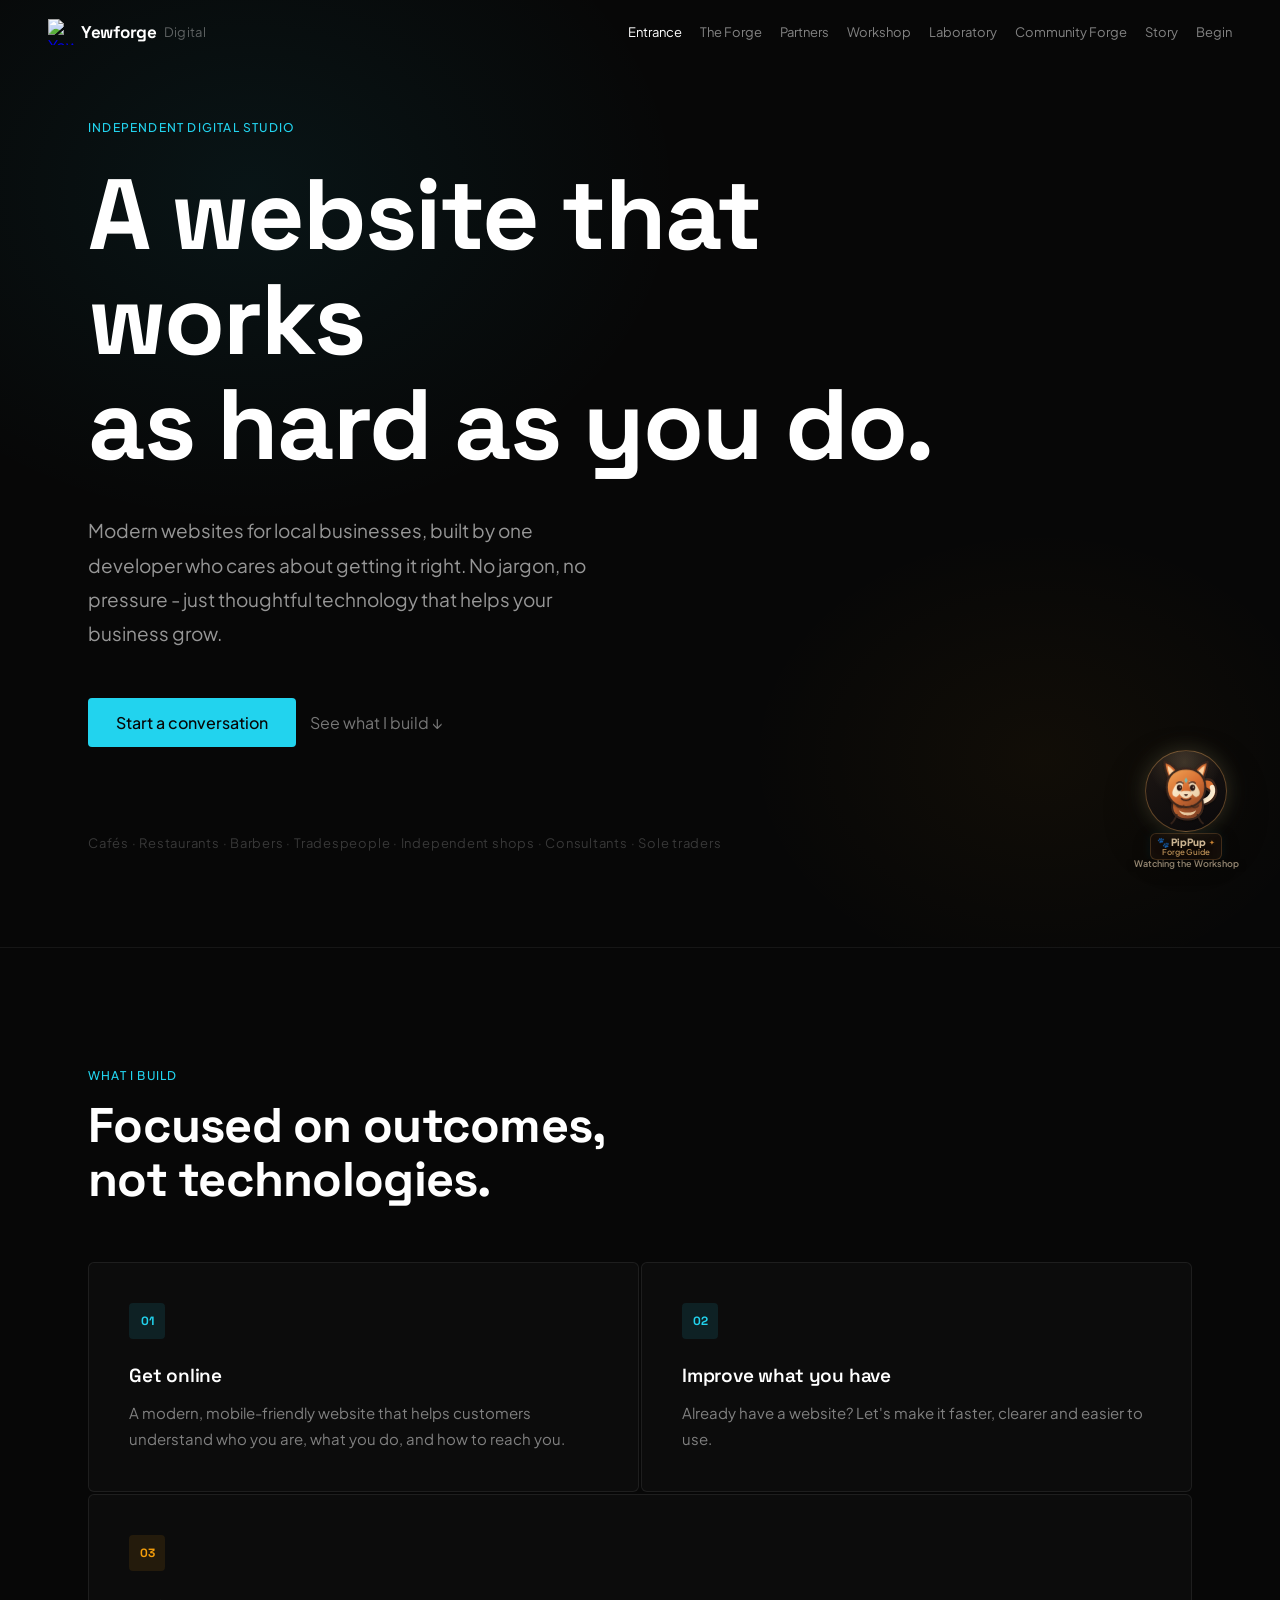
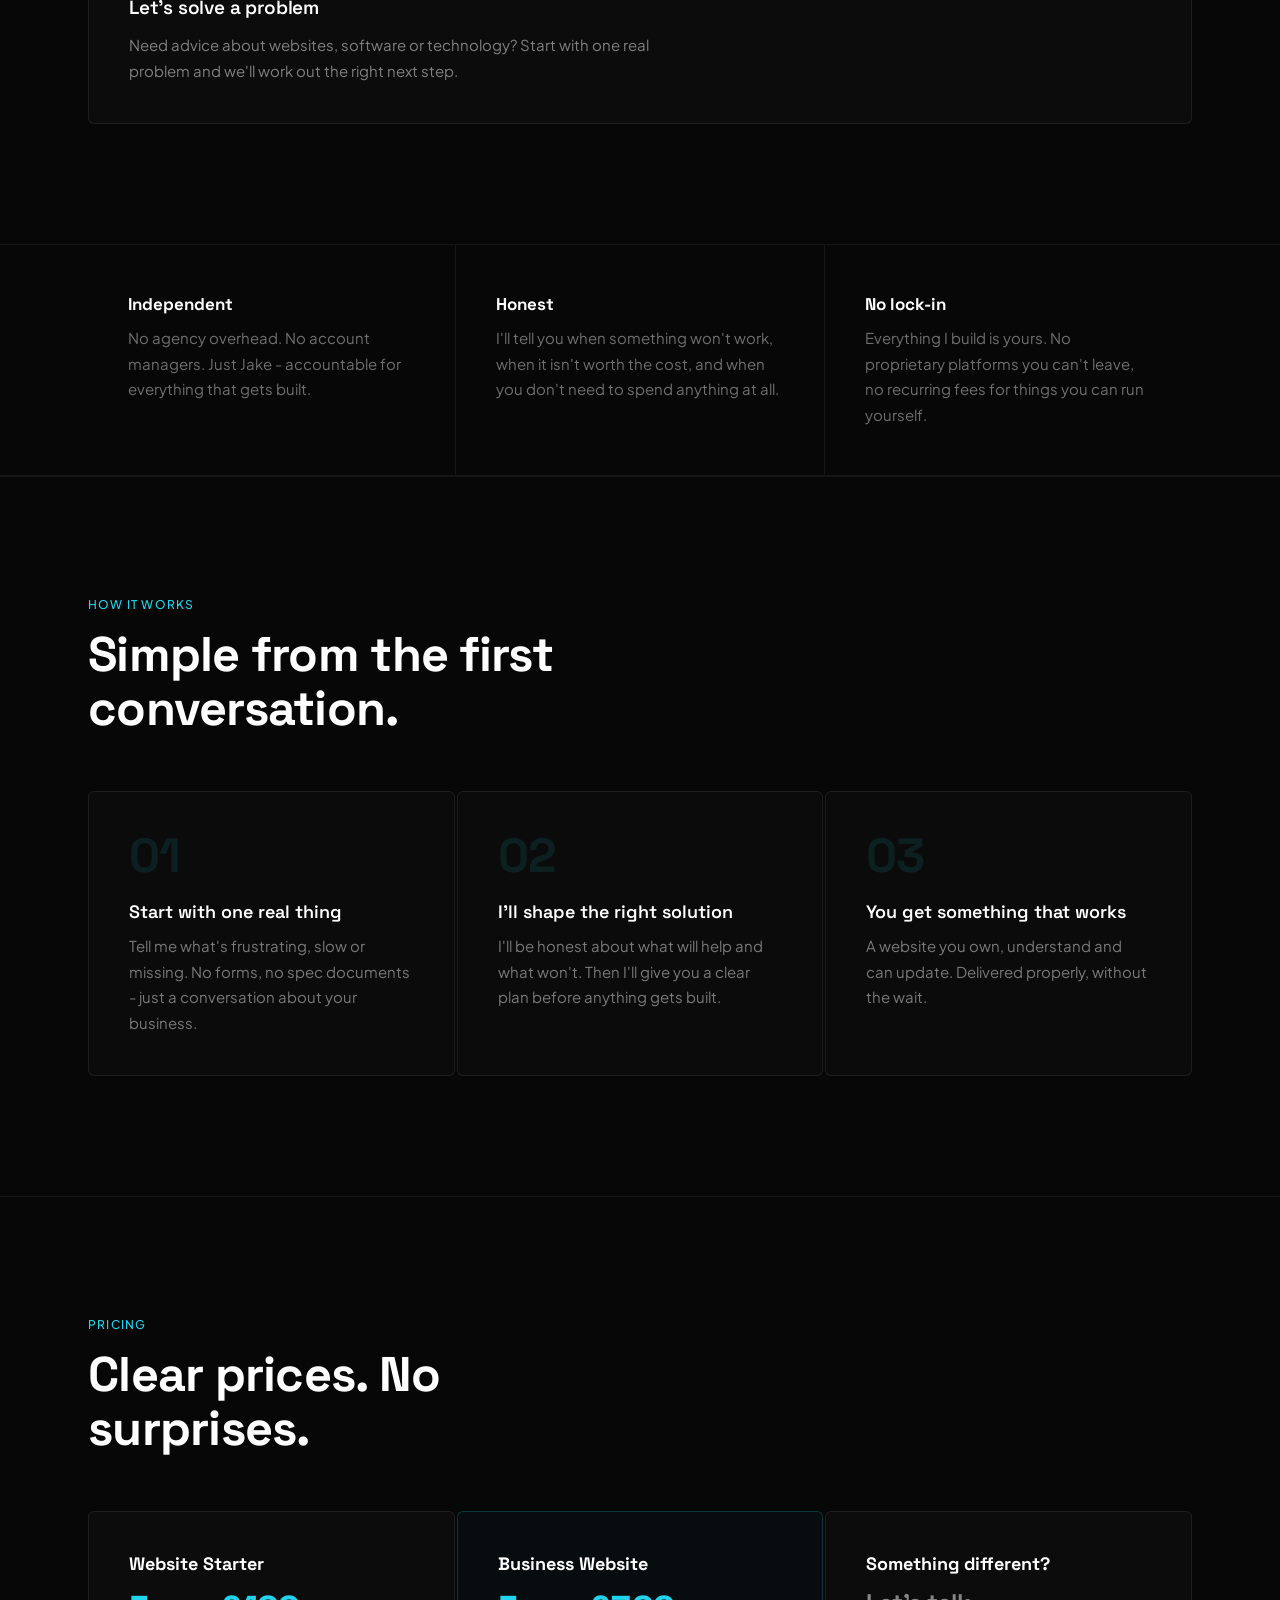
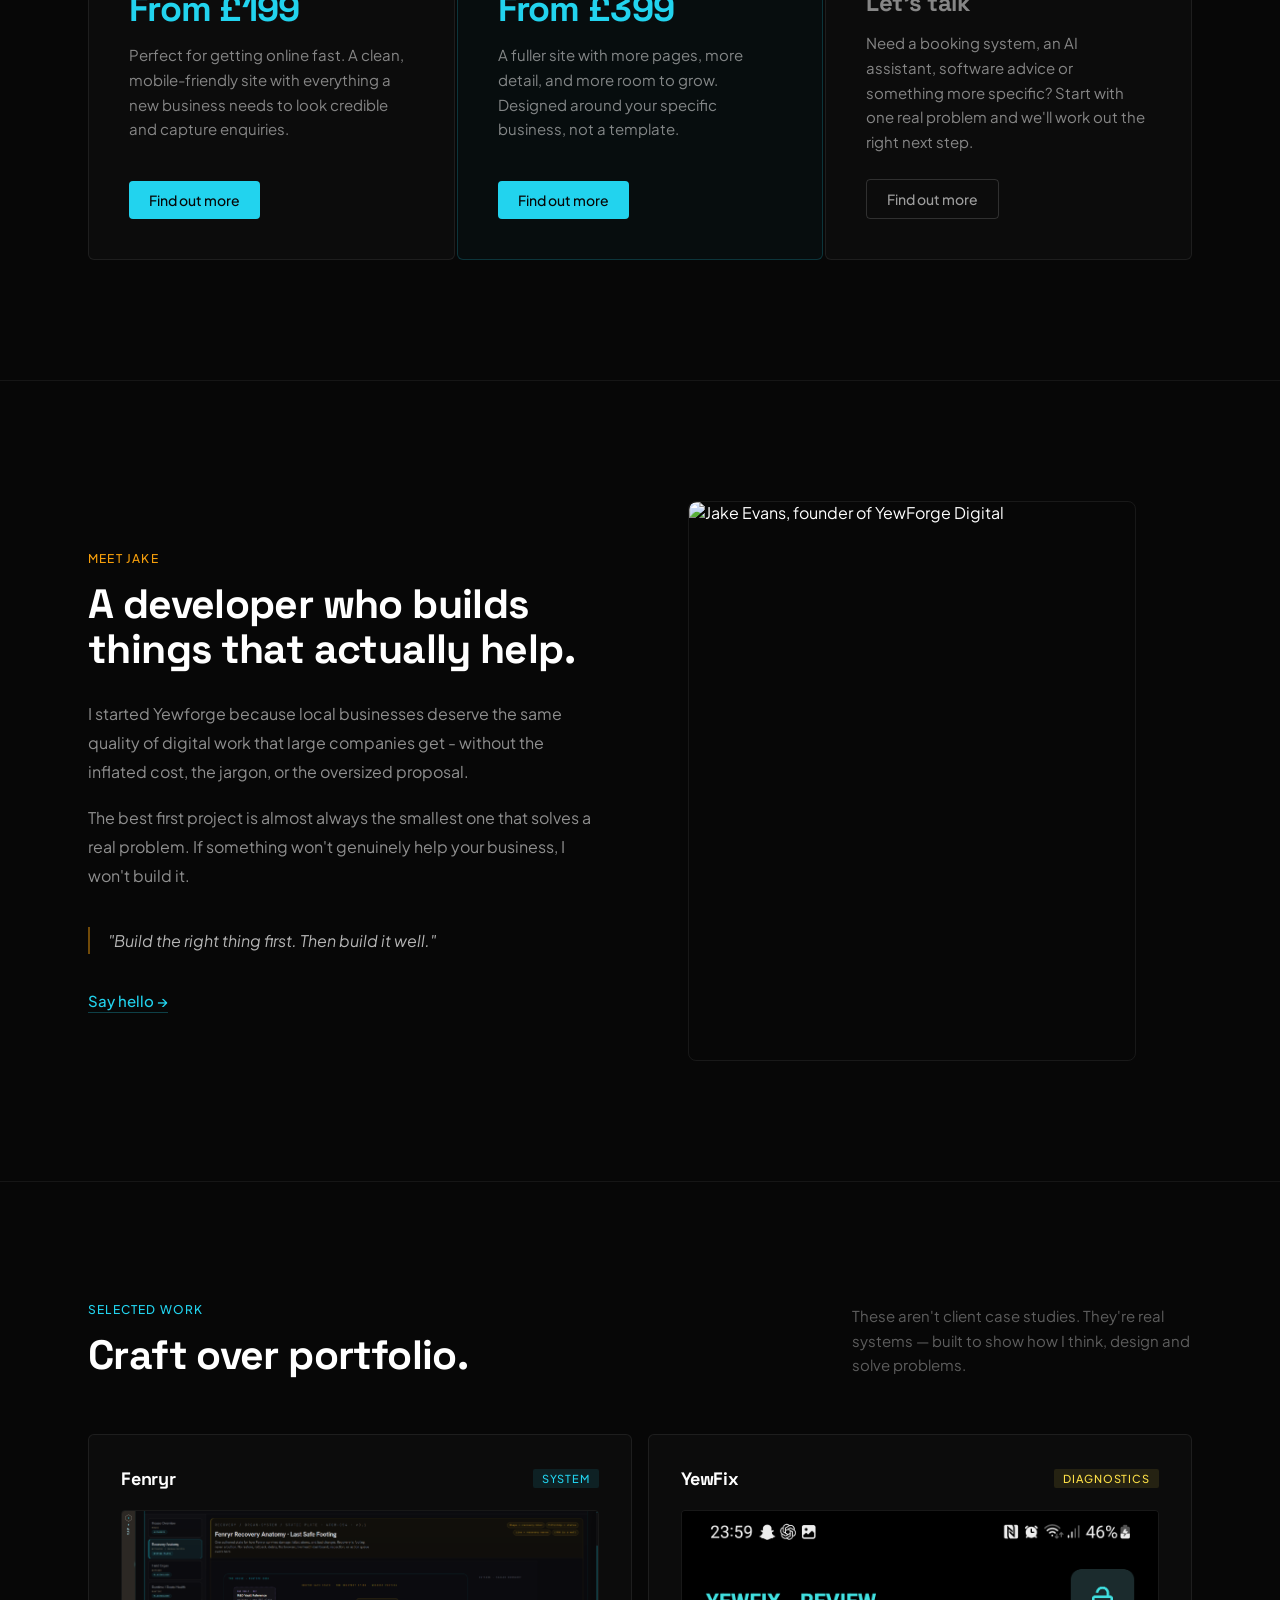
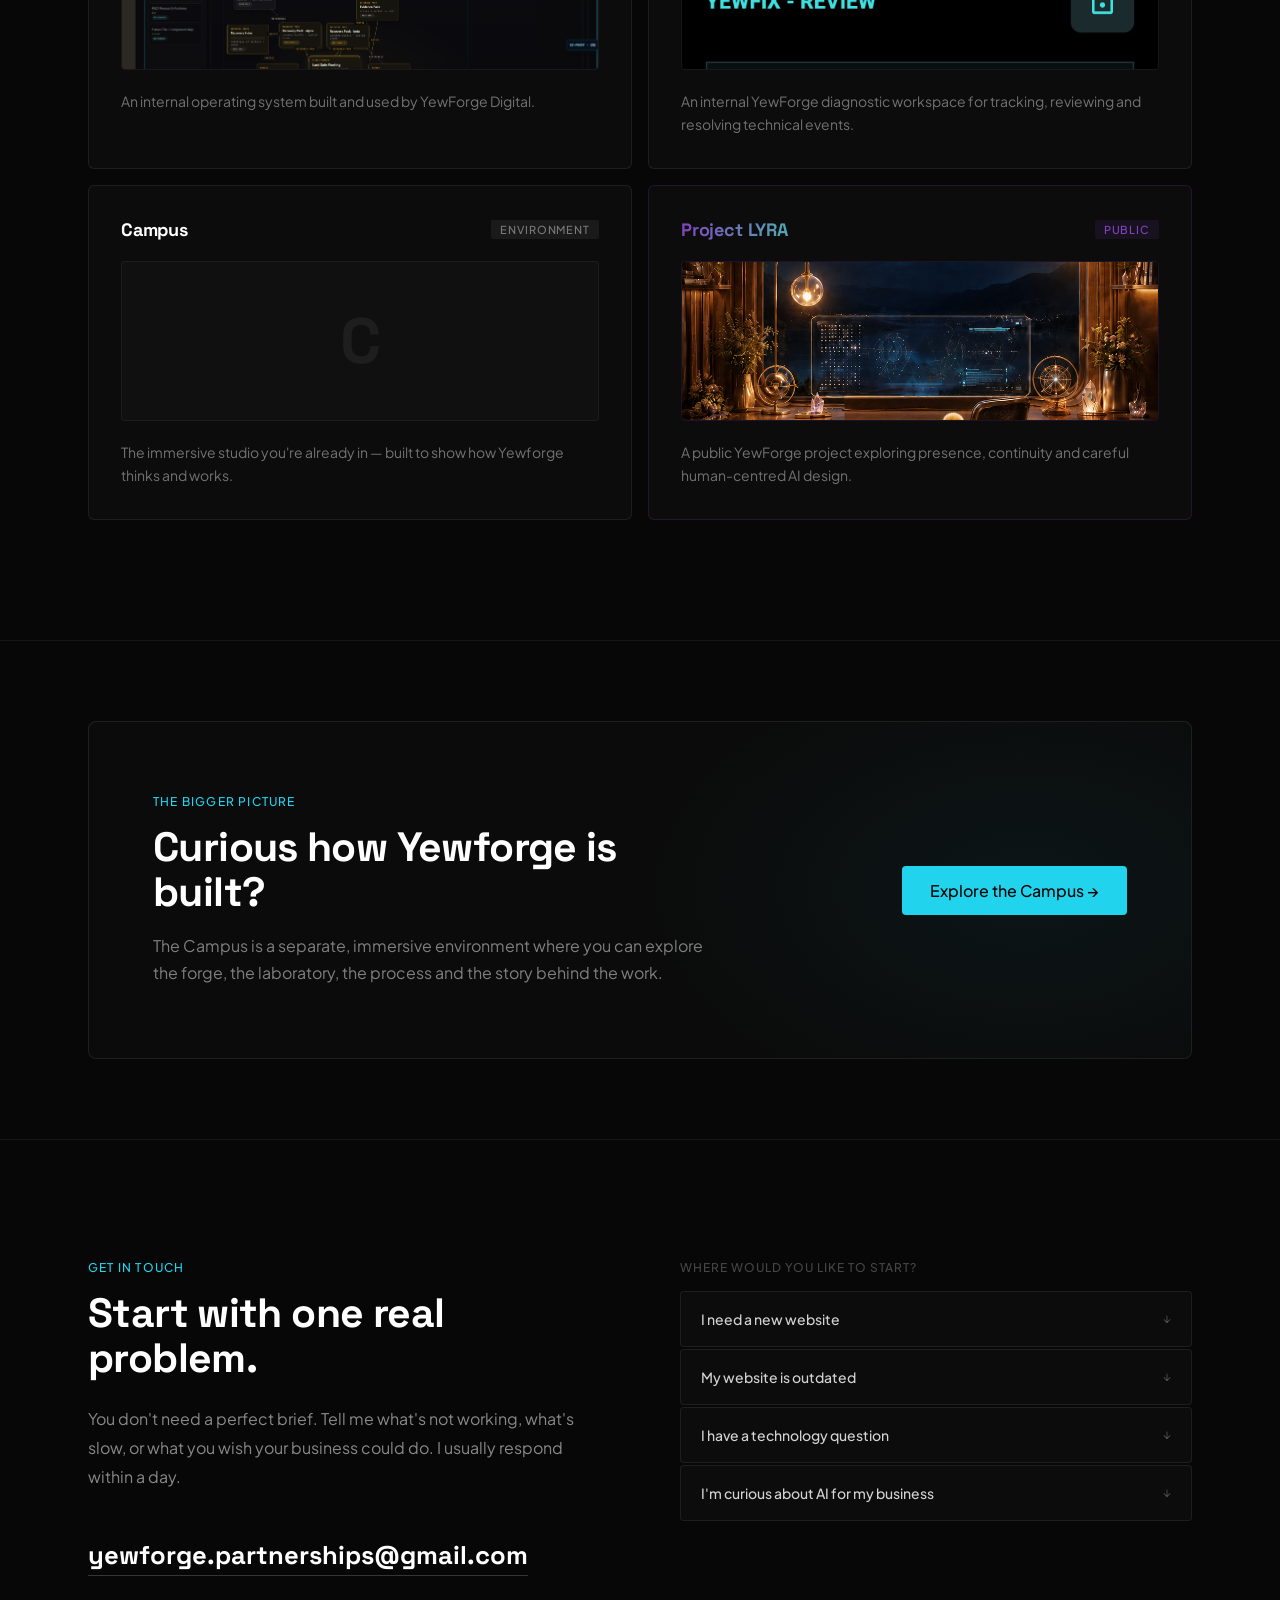
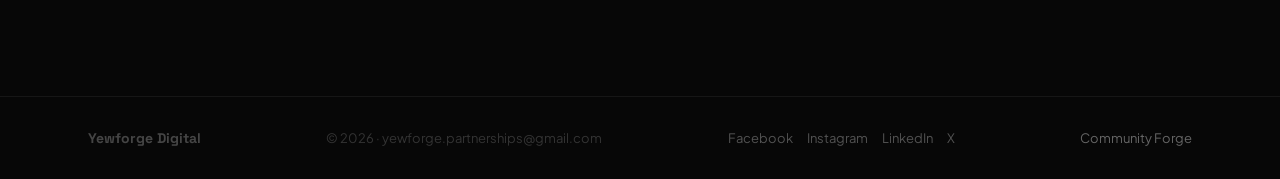
==== commit 99ac07ca: "Add LinkedIn to footer social links" ====
--- a/index.html
+++ b/index.html
@@ -303,6 +303,9 @@
     .footer-copy  { font-family: 'Plus Jakarta Sans', sans-serif; font-size: 13px; color: rgba(255,255,255,0.18); }
     .footer-link  { font-family: 'Plus Jakarta Sans', sans-serif; font-size: 13px; color: rgba(255,255,255,0.38); text-decoration: none; }
     .footer-link:hover { color: rgba(255,255,255,0.72); }
+    .footer-socials { display: inline-flex; align-items: center; gap: 14px; flex-wrap: wrap; }
+    .footer-socials a { font-family: 'Plus Jakarta Sans', sans-serif; font-size: 13px; color: rgba(255,255,255,0.30); text-decoration: none; }
+    .footer-socials a:hover, .footer-socials a:focus-visible { color: rgba(245,174,91,0.72); }
 
     /* Pricing modal */
 
@@ -1066,6 +1069,13 @@
     <span class="footer-brand">Yewforge Digital</span>
 
     <span class="footer-copy">&copy; <span id="yr"></span> &middot; <span data-mail-footer="1"></span></span>
+
+    <nav class="footer-socials" aria-label="YewForge social links">
+      <a href="https://www.facebook.com/YewForgeDigital" target="_blank" rel="noopener" aria-label="Facebook">Facebook</a>
+      <a href="https://www.instagram.com/yewforgedigital/" target="_blank" rel="noopener" aria-label="Instagram">Instagram</a>
+      <a href="https://www.linkedin.com/in/YewForgeDigital" target="_blank" rel="noopener" aria-label="LinkedIn">LinkedIn</a>
+      <a href="https://x.com/YewForgeDigital" target="_blank" rel="noopener" aria-label="X">X</a>
+    </nav>
 
     <a class="footer-link" href="community-forge.html">Community Forge</a>
 
